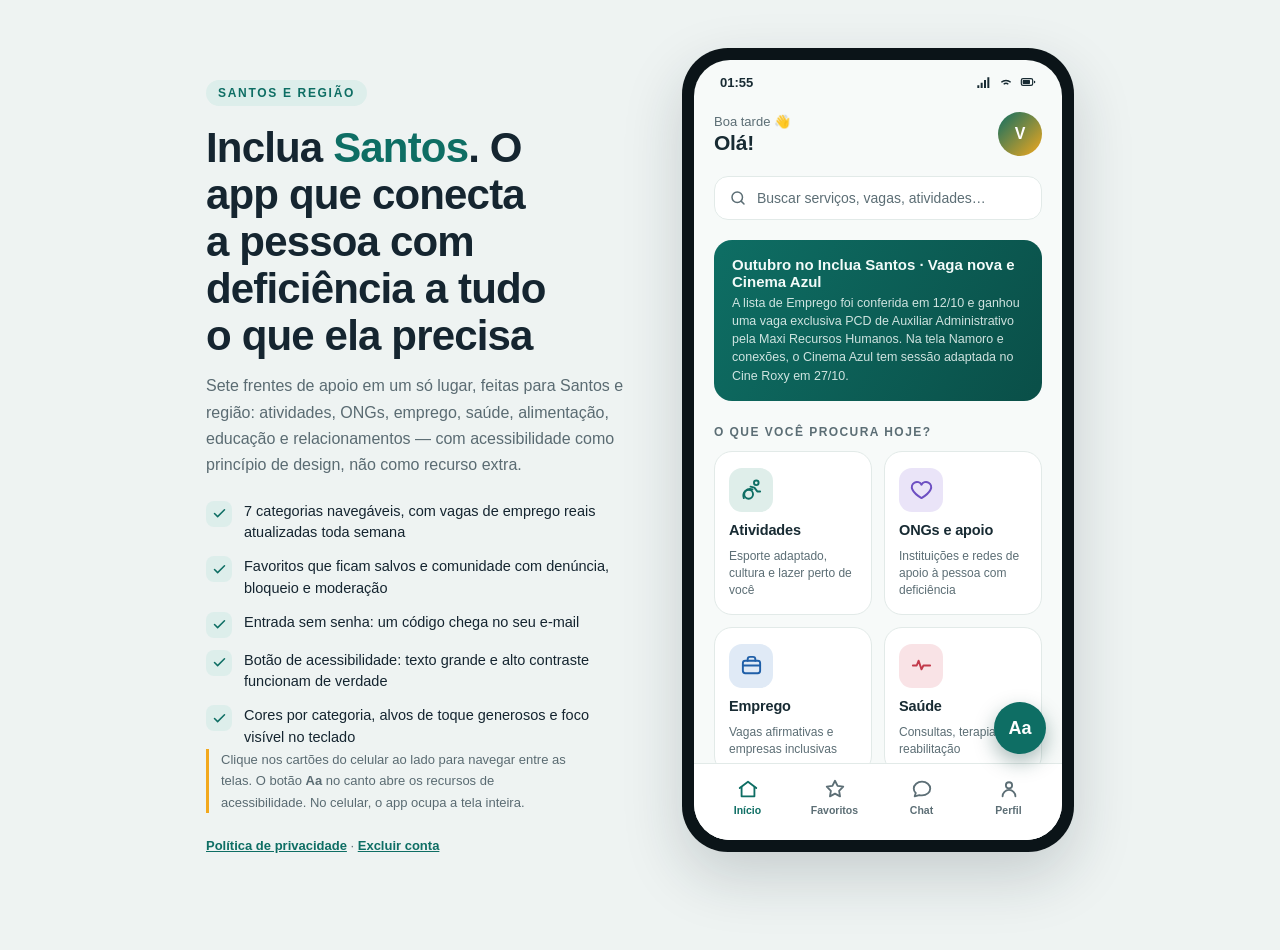
==== web/index.html @ 398074b0 "Versão web independente do Inclua Santos com Supabase - web/: o protótipo do artifact sem depender d" ====
<!doctype html>
<html lang="pt-BR">
<head>
<meta charset="utf-8">
<meta name="viewport" content="width=device-width, initial-scale=1, viewport-fit=cover">
<meta http-equiv="Content-Security-Policy" content="default-src 'self'; script-src 'self'; style-src 'self' 'unsafe-inline'; img-src 'self' data:; font-src 'self'; connect-src 'self' https://wfjssbmezfjyvngfvfmu.supabase.co wss://wfjssbmezfjyvngfvfmu.supabase.co; object-src 'none'; frame-src 'none'; base-uri 'self'; form-action 'self'">
<title>Inclua Santos</title>
<meta name="description" content="App gratuito que reúne atividades, ONGs, vagas de emprego, saúde, alimentação, cursos e conexões para pessoas com deficiência em Santos e região.">
<meta name="theme-color" content="#0E6E64">
<link rel="manifest" href="manifest.webmanifest">
<link rel="icon" href="icons/icon.svg" type="image/svg+xml">
<link rel="icon" href="icons/favicon-32.png" sizes="32x32" type="image/png">
<link rel="apple-touch-icon" href="icons/apple-touch-icon.png">
<link rel="stylesheet" href="css/app.css">
<script src="js/inicio.js"></script>
</head>
<body>
<div class="stage">
  <div class="intro">
    <span class="eyebrow">Santos e região</span>
    <h1>Inclua <em>Santos</em>. O app que conecta a pessoa com deficiência a tudo o que ela precisa</h1>
    <p>Sete frentes de apoio em um só lugar, feitas para Santos e região: atividades, ONGs, emprego, saúde, alimentação, educação e relacionamentos — com acessibilidade como princípio de design, não como recurso extra.</p>
    <ul class="feature-list">
      <li><span class="dot"><svg viewBox="0 0 24 24" fill="none" stroke="currentColor" stroke-width="2.4" stroke-linecap="round" stroke-linejoin="round"><path d="M20 6 9 17l-5-5"/></svg></span>7 categorias navegáveis, com vagas de emprego reais atualizadas toda semana</li>
      <li><span class="dot"><svg viewBox="0 0 24 24" fill="none" stroke="currentColor" stroke-width="2.4" stroke-linecap="round" stroke-linejoin="round"><path d="M20 6 9 17l-5-5"/></svg></span>Favoritos que ficam salvos e comunidade com denúncia, bloqueio e moderação</li>
      <li><span class="dot"><svg viewBox="0 0 24 24" fill="none" stroke="currentColor" stroke-width="2.4" stroke-linecap="round" stroke-linejoin="round"><path d="M20 6 9 17l-5-5"/></svg></span>Entrada sem senha: um código chega no seu e-mail</li>
      <li><span class="dot"><svg viewBox="0 0 24 24" fill="none" stroke="currentColor" stroke-width="2.4" stroke-linecap="round" stroke-linejoin="round"><path d="M20 6 9 17l-5-5"/></svg></span>Botão de acessibilidade: texto grande e alto contraste funcionam de verdade</li>
      <li><span class="dot"><svg viewBox="0 0 24 24" fill="none" stroke="currentColor" stroke-width="2.4" stroke-linecap="round" stroke-linejoin="round"><path d="M20 6 9 17l-5-5"/></svg></span>Cores por categoria, alvos de toque generosos e foco visível no teclado</li>
    </ul>
    <p class="hint">Clique nos cartões do celular ao lado para navegar entre as telas. O botão <strong>Aa</strong> no canto abre os recursos de acessibilidade. No celular, o app ocupa a tela inteira.</p>
    <p class="links-legais"><a href="privacidade.html">Política de privacidade</a> · <a href="excluir-conta.html">Excluir conta</a></p>
  </div>

  <div class="phone">
    <div class="screen-wrap" id="app">
      <div class="statusbar">
        <span id="hora-status">9:41</span>
        <span class="icons">
          <svg viewBox="0 0 24 24" fill="currentColor"><path d="M2 17h3v4H2zM7 13h3v8H7zM12 9h3v12h-3zM17 5h3v16h-3z"/></svg>
          <svg viewBox="0 0 24 24" fill="none" stroke="currentColor" stroke-width="2"><path d="M5 12.5C8.9 8.8 15.1 8.8 19 12.5M8.5 15.5c2-1.9 5-1.9 7 0M12 18.5h.01"/></svg>
          <svg viewBox="0 0 24 24" fill="currentColor"><rect x="2" y="7" width="17" height="10" rx="2.5" fill="none" stroke="currentColor" stroke-width="1.8"/><rect x="4" y="9" width="11" height="6" rx="1"/><path d="M21 10v4a2 2 0 0 0 0-4z"/></svg>
        </span>
      </div>

      <div class="screens">

        <!-- HOME -->
        <section class="screen active" id="scr-home" aria-label="Tela inicial">
          <div class="home-head">
            <div>
              <p class="hello">Boa tarde 👋</p>
              <p class="name" id="home-name">Olá!</p>
            </div>
            <button class="avatar" id="home-initial" aria-label="Abrir meu perfil" data-go="scr-perfil">V</button>
          </div>

          <div class="search" role="search">
            <svg viewBox="0 0 24 24" fill="none" stroke="currentColor" stroke-width="2" stroke-linecap="round"><circle cx="11" cy="11" r="7"/><path d="m20 20-3.5-3.5"/></svg>
            Buscar serviços, vagas, atividades…
          </div>

          <div class="banner">
            <strong>Outubro no Inclua Santos · Vaga nova e Cinema Azul</strong>
            <span>A lista de Emprego foi conferida em 12/10 e ganhou uma vaga exclusiva PCD de Auxiliar Administrativo pela Maxi Recursos Humanos. Na tela Namoro e conexões, o Cinema Azul tem sessão adaptada no Cine Roxy em 27/10.</span>
          </div>

          <p class="section-label">O que você procura hoje?</p>
          <div class="grid">
            <button class="cat" data-go="scr-ativ">
              <span class="ic" style="background:var(--c-ativ-bg); color:var(--c-ativ)">
                <svg viewBox="0 0 24 24" fill="none" stroke="currentColor" stroke-width="2" stroke-linecap="round" stroke-linejoin="round"><circle cx="17" cy="5" r="2.4"/><path d="M4 21a7 7 0 0 1 9-9"/><circle cx="9" cy="17" r="4.6"/><path d="M11 9l4 1 3 4h3"/></svg>
              </span>
              <h3>Atividades</h3>
              <p>Esporte adaptado, cultura e lazer perto de você</p>
            </button>
            <button class="cat" data-go="scr-ong">
              <span class="ic" style="background:var(--c-ong-bg); color:var(--c-ong)">
                <svg viewBox="0 0 24 24" fill="none" stroke="currentColor" stroke-width="2" stroke-linecap="round" stroke-linejoin="round"><path d="M12 21s-7.5-4.6-9.5-9A5.2 5.2 0 0 1 12 7a5.2 5.2 0 0 1 9.5 5c-2 4.4-9.5 9-9.5 9z"/></svg>
              </span>
              <h3>ONGs e apoio</h3>
              <p>Instituições e redes de apoio à pessoa com deficiência</p>
            </button>
            <button class="cat" data-go="scr-emp">
              <span class="ic" style="background:var(--c-emp-bg); color:var(--c-emp)">
                <svg viewBox="0 0 24 24" fill="none" stroke="currentColor" stroke-width="2" stroke-linecap="round" stroke-linejoin="round"><rect x="3" y="7" width="18" height="13" rx="2.5"/><path d="M8 7V5.5A2.5 2.5 0 0 1 10.5 3h3A2.5 2.5 0 0 1 16 5.5V7M3 12h18"/></svg>
              </span>
              <h3>Emprego</h3>
              <p>Vagas afirmativas e empresas inclusivas</p>
            </button>
            <button class="cat" data-go="scr-sau">
              <span class="ic" style="background:var(--c-sau-bg); color:var(--c-sau)">
                <svg viewBox="0 0 24 24" fill="none" stroke="currentColor" stroke-width="2" stroke-linecap="round" stroke-linejoin="round"><path d="M3 12h4l2-5 3 9 2-4h7"/></svg>
              </span>
              <h3>Saúde</h3>
              <p>Consultas, terapias e reabilitação</p>
            </button>
            <button class="cat" data-go="scr-ali">
              <span class="ic" style="background:var(--c-ali-bg); color:var(--c-ali)">
                <svg viewBox="0 0 24 24" fill="none" stroke="currentColor" stroke-width="2" stroke-linecap="round" stroke-linejoin="round"><path d="M12 20c-5 0-8-3-8-8 0-3 2-6 5-6 2 0 3 1 3 1s1-1 3-1c3 0 5 3 5 6 0 5-3 8-8 8z"/><path d="M12 7c0-2 1-3.5 3-4"/></svg>
              </span>
              <h3>Alimentação</h3>
              <p>Nutrição, restaurantes acessíveis e cestas</p>
            </button>
            <button class="cat" data-go="scr-edu">
              <span class="ic" style="background:var(--c-edu-bg); color:var(--c-edu)">
                <svg viewBox="0 0 24 24" fill="none" stroke="currentColor" stroke-width="2" stroke-linecap="round" stroke-linejoin="round"><path d="m12 4 10 5-10 5L2 9l10-5z"/><path d="M6 11.5V16c0 1.5 2.7 3 6 3s6-1.5 6-3v-4.5"/><path d="M22 9v5"/></svg>
              </span>
              <h3>Faculdades e cursos</h3>
              <p>Formação com acessibilidade e cotas</p>
            </button>
            <button class="cat wide" data-go="scr-nam">
              <span class="ic" style="background:var(--c-nam-bg); color:var(--c-nam)">
                <svg viewBox="0 0 24 24" fill="none" stroke="currentColor" stroke-width="2" stroke-linecap="round" stroke-linejoin="round"><path d="M12 21s-7.5-4.6-9.5-9A5.2 5.2 0 0 1 12 7a5.2 5.2 0 0 1 9.5 5c-2 4.4-9.5 9-9.5 9z"/><path d="m9 12 2 2 4-4"/></svg>
              </span>
              <span class="txt">
                <h3>Namoro e conexões</h3>
                <p>Um espaço seguro e respeitoso para conhecer pessoas</p>
              </span>
              <span class="chev"><svg viewBox="0 0 24 24" fill="none" stroke="currentColor" stroke-width="2.2" stroke-linecap="round" stroke-linejoin="round"><path d="m9 6 6 6-6 6"/></svg></span>
            </button>
          </div>
        </section>

        <!-- ATIVIDADES -->
        <section class="screen" id="scr-ativ" aria-label="Atividades">
          <header class="detail-head" style="background:linear-gradient(130deg,var(--c-ativ),#0A544C)">
            <div class="toprow">
              <button class="back" data-go="scr-home" aria-label="Voltar">
                <svg viewBox="0 0 24 24" fill="none" stroke="currentColor" stroke-width="2.4" stroke-linecap="round" stroke-linejoin="round"><path d="M15 6l-6 6 6 6"/></svg>
              </button>
              <h2>Atividades</h2>
            </div>
            <p>Esporte, cultura e lazer adaptados em Santos, com local acessível confirmado.</p>
            <div class="chips"><span class="chip">Praia</span><span class="chip">Gratuitas</span><span class="chip">Esporte</span><span class="chip">Cultura</span></div>
          </header>

          <p class="section-label">Atividades disponíveis</p>
          <div class="grid">
            <a data-fav data-fav-id="ativ-surf-prefeitura" class="cat" href="https://www.santos.sp.gov.br/?q=portal/escola-de-surfe-adaptado" target="_blank" rel="noopener">
              <span class="ic" style="background:var(--c-ativ-bg); color:var(--c-ativ)">
                <svg viewBox="0 0 24 24" fill="none" stroke="currentColor" stroke-width="2" stroke-linecap="round" stroke-linejoin="round"><path d="M20 4C12 6 6.5 11.5 4 20 12 18 17.5 12.5 20 4z"/><path d="m8 16 8-8"/></svg>
              </span>
              <h3>Surf Adaptado · Prefeitura de Santos</h3>
              <p>Aulas gratuitas na praia com equipe de apoio e pranchas adaptadas</p>
            </a>
            <a data-fav data-fav-id="ativ-surf-unifesp" class="cat" href="https://unifesp.br/campus/san7/todos-informes/3560-projeto-surfe-adaptado-esta-selecionando-bolsistas" target="_blank" rel="noopener">
              <span class="ic" style="background:var(--c-ativ-bg); color:var(--c-ativ)">
                <svg viewBox="0 0 24 24" fill="none" stroke="currentColor" stroke-width="2" stroke-linecap="round" stroke-linejoin="round"><path d="M2 17c2-2.5 4-2.5 6 0s4 2.5 6 0 4-2.5 6 0"/><path d="M13 12c3.5-1 6-3.5 7-8-4.5 1-7 3.5-8 7"/><path d="m9 15 4-4"/></svg>
              </span>
              <h3>Surf Adaptado · Unifesp</h3>
              <p>Projeto de extensão universitária com acompanhamento de profissionais</p>
            </a>
            <a data-fav data-fav-id="ativ-teatro-tamtam" class="cat" href="https://tamtam.art.br/radio-tamtam/" target="_blank" rel="noopener">
              <span class="ic" style="background:var(--c-ativ-bg); color:var(--c-ativ)">
                <svg viewBox="0 0 24 24" fill="none" stroke="currentColor" stroke-width="2" stroke-linecap="round" stroke-linejoin="round"><path d="M4 4h9v7.5A4.5 4.5 0 0 1 8.5 16 4.5 4.5 0 0 1 4 11.5V4z"/><path d="M11 8h9v7.5A4.5 4.5 0 0 1 15.5 20 4.5 4.5 0 0 1 11 15.5V8z" fill="var(--app-bg)"/><path d="M13.8 12h.01M17.8 12h.01M14.5 16.5c.8.7 2.2.7 3 0"/><path d="M6.2 7.5h.01M10.2 7.5h.01"/></svg>
              </span>
              <h3>Teatro TamTam</h3>
              <p>Oficinas e montagens teatrais inclusivas abertas à comunidade</p>
            </a>
            <a data-fav data-fav-id="ativ-musica-tamtam" class="cat" href="https://tamtam.art.br/radio-tamtam/" target="_blank" rel="noopener">
              <span class="ic" style="background:var(--c-ativ-bg); color:var(--c-ativ)">
                <svg viewBox="0 0 24 24" fill="none" stroke="currentColor" stroke-width="2" stroke-linecap="round" stroke-linejoin="round"><circle cx="7" cy="16" r="3.6"/><circle cx="17" cy="16" r="3.6"/><path d="M7 12.4V5l10-1.6V12"/></svg>
              </span>
              <h3>Musicalização TamTam</h3>
              <p>Aulas de música e percussão com instrumentos adaptados</p>
            </a>
          </div>
        </section>

        <!-- ONG -->
        <section class="screen" id="scr-ong" aria-label="ONGs e apoio">
          <header class="detail-head" style="background:linear-gradient(130deg,var(--c-ong),#4B3391)">
            <div class="toprow">
              <button class="back" data-go="scr-home" aria-label="Voltar">
                <svg viewBox="0 0 24 24" fill="none" stroke="currentColor" stroke-width="2.4" stroke-linecap="round" stroke-linejoin="round"><path d="M15 6l-6 6 6 6"/></svg>
              </button>
              <h2>ONGs e apoio</h2>
            </div>
            <p>Instituições e redes de apoio à pessoa com deficiência na sua região.</p>
            <div class="chips"><span class="chip">Santos e região</span><span class="chip">Acolhimento</span><span class="chip">Voluntariado</span><span class="chip">Doações</span></div>
          </header>

          <p class="section-label">Instituições</p>
          <div class="grid">
            <a data-fav data-fav-id="ong-tamtam" class="cat" href="https://tamtam.art.br/radio-tamtam/" target="_blank" rel="noopener">
              <span class="ic" style="background:var(--c-ong-bg); color:var(--c-ong)">
                <svg viewBox="0 0 24 24" fill="none" stroke="currentColor" stroke-width="2" stroke-linecap="round" stroke-linejoin="round"><circle cx="7" cy="16" r="3.6"/><circle cx="17" cy="16" r="3.6"/><path d="M7 12.4V5l10-1.6V12"/></svg>
              </span>
              <h3>TamTam</h3>
              <p>Arte, música e cultura como caminho de inclusão</p>
            </a>
            <a data-fav data-fav-id="ong-instituto-autismo" class="cat" href="https://institutoautismobrasil.com.br/" target="_blank" rel="noopener">
              <span class="ic" style="background:var(--c-ong-bg); color:var(--c-ong)">
                <svg viewBox="0 0 24 24" fill="none" stroke="currentColor" stroke-width="2" stroke-linecap="round" stroke-linejoin="round"><path d="M12 12c-2-3-4.5-4.5-6.5-3.2s-2 5.1 0 6.4S10 15 12 12zm0 0c2 3 4.5 4.5 6.5 3.2s2-5.1 0-6.4S14 9 12 12z"/></svg>
              </span>
              <h3>Instituto Autismo do Brasil</h3>
              <p>Apoio, orientação e terapias para pessoas autistas e famílias</p>
            </a>
            <a data-fav data-fav-id="ong-lar-mocas-cegas" class="cat" href="https://www.lmc.org.br/" target="_blank" rel="noopener">
              <span class="ic" style="background:var(--c-ong-bg); color:var(--c-ong)">
                <svg viewBox="0 0 24 24" fill="none" stroke="currentColor" stroke-width="2" stroke-linecap="round" stroke-linejoin="round"><path d="M2 12s3.5-6 10-6 10 6 10 6-3.5 6-10 6-10-6-10-6z"/><circle cx="12" cy="12" r="2.6"/></svg>
              </span>
              <h3>Lar das Moças Cegas</h3>
              <p>Reabilitação e autonomia para pessoas com deficiência visual</p>
            </a>
            <a data-fav data-fav-id="ong-apae-santos" class="cat" href="https://www.apaesantos.org.br/" target="_blank" rel="noopener">
              <span class="ic" style="background:var(--c-ong-bg); color:var(--c-ong)">
                <svg viewBox="0 0 24 24" fill="none" stroke="currentColor" stroke-width="2" stroke-linecap="round" stroke-linejoin="round"><circle cx="12" cy="12" r="2.4"/><path d="M12 9.6C10.8 7.5 11 4.5 12 3c1 1.5 1.2 4.5 0 6.6zM14.1 10.8c1.4-2 4.1-3.2 5.9-3.1-.6 1.7-2.9 3.7-5.3 4zM14.1 13.2c2.4.3 4.7 2.3 5.3 4-1.8.1-4.5-1.1-5.9-3.1zM12 14.4c1.2 2.1 1 5.1 0 6.6-1-1.5-1.2-4.5 0-6.6zM9.9 13.2c-1.4 2-4.1 3.2-5.9 3.1.6-1.7 2.9-3.7 5.3-4zM9.9 10.8c-2.4-.3-4.7-2.3-5.3-4 1.8-.1 4.5 1.1 5.9 3.1z"/></svg>
              </span>
              <h3>Apae Santos</h3>
              <p>Atendimento à pessoa com deficiência intelectual e múltipla</p>
            </a>
          </div>

          <p class="section-label">Como ajudar</p>
          <div class="items" style="margin-top:0">
            <button class="item" type="button" data-go="scr-ajudar">
              <span class="ic" style="background:var(--c-ong-bg); color:var(--c-ong)"><svg viewBox="0 0 24 24" fill="none" stroke="currentColor" stroke-width="2" stroke-linecap="round" stroke-linejoin="round"><path d="M12 21s-7.5-4.6-9.5-9A5.2 5.2 0 0 1 12 7a5.2 5.2 0 0 1 9.5 5c-2 4.4-9.5 9-9.5 9z"/></svg></span>
              <span>
                <h4>Seja voluntário ou doe</h4>
                <p>As quatro instituições recebem voluntários e doações — escolha uma e saiba como participar</p>
                <span class="tag" style="background:var(--c-ong-bg); color:var(--c-ong)">Participe</span>
              </span>
            </button>
          </div>
        </section>

        <!-- SEJA VOLUNTÁRIO OU DOE -->
        <section class="screen" id="scr-ajudar" aria-label="Seja voluntário ou doe">
          <header class="detail-head" style="background:linear-gradient(130deg,var(--c-ong),#4B3391)">
            <div class="toprow">
              <button class="back" type="button" data-go="scr-ong" aria-label="Voltar">
                <svg viewBox="0 0 24 24" fill="none" stroke="currentColor" stroke-width="2.4" stroke-linecap="round" stroke-linejoin="round"><path d="M15 6l-6 6 6 6"/></svg>
              </button>
              <h2>Seja voluntário ou doe</h2>
            </div>
            <p>Escolha uma instituição e como quer ajudar. Doações vão direto para a instituição.</p>
            <div class="chips"><span class="chip">Doação no canal oficial</span><span class="chip">Inscrição em 1 minuto</span></div>
          </header>

          <p class="section-label" id="ong-rotulo">1. Escolha a instituição</p>
          <div class="ong-opcoes" role="radiogroup" aria-labelledby="ong-rotulo">
            <label class="ong-opcao"><input type="radio" name="ong" value="tamtam"> TamTam</label>
            <label class="ong-opcao"><input type="radio" name="ong" value="autismo"> Instituto Autismo do Brasil</label>
            <label class="ong-opcao"><input type="radio" name="ong" value="lmc"> Lar das Moças Cegas</label>
            <label class="ong-opcao"><input type="radio" name="ong" value="apae"> Apae Santos</label>
          </div>

          <p class="section-label">2. Como você quer ajudar?</p>
          <div class="tabs" role="tablist" aria-label="Forma de ajudar" style="margin-top:0">
            <button class="tab" type="button" role="tab" id="tab-doar" aria-selected="true" aria-controls="panel-doar">
              <svg viewBox="0 0 24 24" fill="none" stroke="currentColor" stroke-width="2" stroke-linecap="round" stroke-linejoin="round" aria-hidden="true"><path d="M12 21s-7.5-4.6-9.5-9A5.2 5.2 0 0 1 12 7a5.2 5.2 0 0 1 9.5 5c-2 4.4-9.5 9-9.5 9z"/></svg>
              Doar
            </button>
            <button class="tab" type="button" role="tab" id="tab-vol" aria-selected="false" aria-controls="panel-vol">
              <svg viewBox="0 0 24 24" fill="none" stroke="currentColor" stroke-width="2" stroke-linecap="round" stroke-linejoin="round" aria-hidden="true"><path d="M8 11V6.5a1.5 1.5 0 0 1 3 0V11M11 10V4.5a1.5 1.5 0 0 1 3 0V10M14 10V5.5a1.5 1.5 0 0 1 3 0V12"/><path d="M17 9.5a1.5 1.5 0 0 1 3 0V14a7 7 0 0 1-7 7h-1a6 6 0 0 1-5-2.7l-2.4-3.7a1.6 1.6 0 0 1 2.6-1.9L8 14"/></svg>
              Ser voluntário
            </button>
          </div>

          <div class="ajudar-painel" id="panel-doar" role="tabpanel" aria-labelledby="tab-doar">
            <p class="hint-sm" id="doar-escolha">Escolha uma instituição acima para ver como doar.</p>
            <div class="items" style="margin-top:0" data-doar="tamtam" hidden>
              <a class="item" href="https://tamtam.art.br/" target="_blank" rel="noopener">
                <span class="ic" style="background:var(--c-ong-bg); color:var(--c-ong)"><svg viewBox="0 0 24 24" fill="none" stroke="currentColor" stroke-width="2" stroke-linecap="round" stroke-linejoin="round"><circle cx="12" cy="12" r="9"/><path d="M3 12h18M12 3c2.5 2.6 3.8 5.6 3.8 9s-1.3 6.4-3.8 9c-2.5-2.6-3.8-5.6-3.8-9S9.5 5.6 12 3z"/></svg></span>
                <span><h4>Apoie pelo site oficial do TamTam</h4><p>Veja no site do Projeto TamTam como doar ou apoiar a associação · Fonte: tamtam.art.br</p></span>
                <span class="ext" aria-hidden="true"><svg viewBox="0 0 24 24" fill="none" stroke="currentColor" stroke-width="2" stroke-linecap="round" stroke-linejoin="round"><path d="M14 4h6v6M20 4l-9 9"/><path d="M19 13v6a2 2 0 0 1-2 2H6a2 2 0 0 1-2-2V8a2 2 0 0 1 2-2h6"/></svg></span>
              </a>
              <a class="item" href="https://tamtam.art.br/transparencia/" target="_blank" rel="noopener">
                <span class="ic" style="background:var(--c-ong-bg); color:var(--c-ong)"><svg viewBox="0 0 24 24" fill="none" stroke="currentColor" stroke-width="2" stroke-linecap="round" stroke-linejoin="round"><path d="M6 3h8l4 4v14H6z"/><path d="M14 3v4h4M9 12h6M9 16h6"/></svg></span>
                <span><h4>Prestação de contas</h4><p>A página de transparência mostra os projetos e as verbas da associação · Fonte: tamtam.art.br</p></span>
                <span class="ext" aria-hidden="true"><svg viewBox="0 0 24 24" fill="none" stroke="currentColor" stroke-width="2" stroke-linecap="round" stroke-linejoin="round"><path d="M14 4h6v6M20 4l-9 9"/><path d="M19 13v6a2 2 0 0 1-2 2H6a2 2 0 0 1-2-2V8a2 2 0 0 1 2-2h6"/></svg></span>
              </a>
            </div>
            <div class="items" style="margin-top:0" data-doar="autismo" hidden>
              <a class="item" href="https://institutoautismobrasil.com.br/" target="_blank" rel="noopener">
                <span class="ic" style="background:var(--c-ong-bg); color:var(--c-ong)"><svg viewBox="0 0 24 24" fill="none" stroke="currentColor" stroke-width="2" stroke-linecap="round" stroke-linejoin="round"><circle cx="12" cy="12" r="9"/><path d="M3 12h18M12 3c2.5 2.6 3.8 5.6 3.8 9s-1.3 6.4-3.8 9c-2.5-2.6-3.8-5.6-3.8-9S9.5 5.6 12 3z"/></svg></span>
                <span><h4>Doar pelo site oficial</h4><p>O site do instituto tem uma opção de doação e de apoio de empresas · Fonte: institutoautismobrasil.com.br</p></span>
                <span class="ext" aria-hidden="true"><svg viewBox="0 0 24 24" fill="none" stroke="currentColor" stroke-width="2" stroke-linecap="round" stroke-linejoin="round"><path d="M14 4h6v6M20 4l-9 9"/><path d="M19 13v6a2 2 0 0 1-2 2H6a2 2 0 0 1-2-2V8a2 2 0 0 1 2-2h6"/></svg></span>
              </a>
            </div>
            <div class="items" style="margin-top:0" data-doar="lmc" hidden>
              <a class="item" href="https://www.lmc.org.br/" target="_blank" rel="noopener">
                <span class="ic" style="background:var(--c-ong-bg); color:var(--c-ong)"><svg viewBox="0 0 24 24" fill="none" stroke="currentColor" stroke-width="2" stroke-linecap="round" stroke-linejoin="round"><rect x="3" y="3" width="7" height="7" rx="1"/><rect x="14" y="3" width="7" height="7" rx="1"/><rect x="3" y="14" width="7" height="7" rx="1"/><path d="M14 14h3v3h-3zM20 14v.01M14 20h.01M17 20h4v-3"/></svg></span>
                <span><h4>PIX pelo site oficial do Lar</h4><p>No site, abra a aba "Quero doar" e leia o QR Code com o app do seu banco · Fonte: BoqNews</p></span>
                <span class="ext" aria-hidden="true"><svg viewBox="0 0 24 24" fill="none" stroke="currentColor" stroke-width="2" stroke-linecap="round" stroke-linejoin="round"><path d="M14 4h6v6M20 4l-9 9"/><path d="M19 13v6a2 2 0 0 1-2 2H6a2 2 0 0 1-2-2V8a2 2 0 0 1 2-2h6"/></svg></span>
              </a>
              <a class="item" href="tel:+551332262760">
                <span class="ic" style="background:var(--c-ong-bg); color:var(--c-ong)"><svg viewBox="0 0 24 24" fill="none" stroke="currentColor" stroke-width="2" stroke-linecap="round" stroke-linejoin="round"><path d="M3 7.5 12 3l9 4.5v9L12 21l-9-4.5z"/><path d="M3 7.5 12 12l9-4.5M12 12v9"/></svg></span>
                <span><h4>Doe objetos para o Bazar do Lar</h4><p>Itens em bom estado: Rua Carvalho de Mendonça, 233, Vila Mathias, de segunda a sexta, das 8h30 às 17h30. Para agendar a retirada, ligue (13) 3226-2760 · Fonte: imprensa de Santos</p></span>
              </a>
            </div>
            <div class="items" style="margin-top:0" data-doar="apae" hidden>
              <a class="item" href="https://www.apaesantos.org.br/" target="_blank" rel="noopener">
                <span class="ic" style="background:var(--c-ong-bg); color:var(--c-ong)"><svg viewBox="0 0 24 24" fill="none" stroke="currentColor" stroke-width="2" stroke-linecap="round" stroke-linejoin="round"><circle cx="12" cy="12" r="9"/><path d="M3 12h18M12 3c2.5 2.6 3.8 5.6 3.8 9s-1.3 6.4-3.8 9c-2.5-2.6-3.8-5.6-3.8-9S9.5 5.6 12 3z"/></svg></span>
                <span><h4>Como doar: site oficial da Apae Santos</h4><p>Veja no site como doar, ou pergunte pelo e-mail apae@apaesantos.org.br · Fonte: apaesantos.org.br</p></span>
                <span class="ext" aria-hidden="true"><svg viewBox="0 0 24 24" fill="none" stroke="currentColor" stroke-width="2" stroke-linecap="round" stroke-linejoin="round"><path d="M14 4h6v6M20 4l-9 9"/><path d="M19 13v6a2 2 0 0 1-2 2H6a2 2 0 0 1-2-2V8a2 2 0 0 1 2-2h6"/></svg></span>
              </a>
            </div>
            <div class="items" style="margin-top:0" id="doar-stripe" hidden></div>
            <p class="hint-sm" id="doar-sem-stripe" hidden>Cartão de crédito pelo app: o botão aparece aqui quando a instituição enviar o link de pagamento dela (Stripe).</p>
            <p class="notice">O dinheiro vai direto para a instituição. O Inclua Santos não recebe doações nem vê dados do seu cartão. Desconfie de chave PIX enviada por mensagem: use só a do site oficial.</p>
            <p class="hint-sm">Formas de doar conferidas em 18/10/2026 em fontes públicas. Confirme no site da instituição antes de doar.</p>
          </div>

          <div class="ajudar-painel" id="panel-vol" role="tabpanel" aria-labelledby="tab-vol" hidden>
            <p class="hint-sm" id="vol-escolha">Escolha uma instituição acima para se inscrever.</p>
            <p class="notice" id="vol-indisponivel" hidden>Para se inscrever, <button class="btn-inline" type="button" data-entrar="voluntario">entre com seu e-mail</button>. Assim a equipe do app guarda sua inscrição e você acompanha o andamento aqui.</p>
            <form class="vol-form" id="vol-form" novalidate hidden>
              <p class="notice" data-vol-nota="lmc" hidden>No Lar das Moças Cegas, o voluntariado começa com uma visita monitorada, às quintas, às 15h, e uma conversa com o Serviço Social. Há vagas em esportes, música, dança, artesanato, leitura, eventos e bazar · Fonte: Juicy Santos</p>
              <div class="field">
                <label for="vol-nome">Seu nome</label>
                <input id="vol-nome" type="text" maxlength="60" autocomplete="name" required>
              </div>
              <div class="field">
                <label for="vol-contato">Como a instituição fala com você?</label>
                <input id="vol-contato" type="text" maxlength="80" autocomplete="tel" placeholder="WhatsApp, telefone ou e-mail" required>
              </div>
              <div class="field" role="group" aria-labelledby="vol-quando-rotulo">
                <p class="rotulo" id="vol-quando-rotulo">Quando você pode ajudar?</p>
                <div class="opcoes-check" id="vol-quando">
                  <label class="check-chip"><input type="checkbox" value="semana-manha"> Dias de semana, de manhã</label>
                  <label class="check-chip"><input type="checkbox" value="semana-tarde"> Dias de semana, à tarde</label>
                  <label class="check-chip"><input type="checkbox" value="semana-noite"> Dias de semana, à noite</label>
                  <label class="check-chip"><input type="checkbox" value="fim-de-semana"> Fins de semana</label>
                </div>
              </div>
              <div class="field" role="group" aria-labelledby="vol-como-rotulo">
                <p class="rotulo" id="vol-como-rotulo">Como você quer ajudar?</p>
                <div class="opcoes-check" id="vol-como">
                  <label class="check-chip"><input type="checkbox" value="atividades"> Atividades com as pessoas atendidas</label>
                  <label class="check-chip"><input type="checkbox" value="eventos"> Eventos e bazar</label>
                  <label class="check-chip"><input type="checkbox" value="divulgacao"> Divulgação e redes sociais</label>
                  <label class="check-chip"><input type="checkbox" value="administrativo"> Apoio administrativo</label>
                  <label class="check-chip"><input type="checkbox" value="outra"> Outra forma</label>
                </div>
              </div>
              <div class="field">
                <label for="vol-acess">Precisa de algum recurso de acessibilidade? (opcional)</label>
                <input id="vol-acess" type="text" maxlength="160" placeholder="Ex.: intérprete de Libras, local sem escada">
              </div>
              <div class="field">
                <label for="vol-msg">Quer contar mais alguma coisa? (opcional)</label>
                <textarea id="vol-msg" rows="3" maxlength="400"></textarea>
              </div>
              <p class="hint-sm">Ao enviar, seu nome, seu contato e suas respostas ficam com a equipe do Inclua Santos e vão para <strong id="vol-ong-nome">a instituição escolhida</strong>. Você apaga tudo em Perfil &gt; Apagar meus dados.</p>
              <p class="vol-erro" id="vol-erro" role="alert" hidden></p>
              <button class="fav-cta" type="submit" id="vol-enviar" style="margin-top:0; background:#5B3FB0; box-shadow:0 8px 20px rgba(75,51,145,.25)">Enviar inscrição</button>
            </form>
            <div class="sucesso" id="vol-ok" tabindex="-1" hidden>
              <svg viewBox="0 0 24 24" fill="none" stroke="currentColor" stroke-width="2" stroke-linecap="round" stroke-linejoin="round" aria-hidden="true"><circle cx="12" cy="12" r="10"/><path d="m7.5 12.5 3 3 6-6.5"/></svg>
              <h3>Inscrição enviada!</h3>
              <p id="vol-ok-texto"></p>
              <button class="btn-line sec" type="button" id="vol-nova">Fazer outra inscrição</button>
            </div>
            <div id="vol-minhas-bloco" hidden>
              <p class="section-label">Suas inscrições</p>
              <div class="items" style="margin-top:0" id="vol-minhas"></div>
            </div>
          </div>
        </section>

        <!-- EMPREGO -->
        <section class="screen" id="scr-emp" aria-label="Emprego">
          <header class="detail-head" style="background:linear-gradient(130deg,var(--c-emp),#154478)">
            <div class="toprow">
              <button class="back" data-go="scr-home" aria-label="Voltar">
                <svg viewBox="0 0 24 24" fill="none" stroke="currentColor" stroke-width="2.4" stroke-linecap="round" stroke-linejoin="round"><path d="M15 6l-6 6 6 6"/></svg>
              </button>
              <h2>Emprego</h2>
            </div>
            <p>Vagas para PCD em Santos-SP, reunidas dos principais sites de emprego.</p>
            <div class="chips"><span class="chip">Exclusivas PCD</span><span class="chip">Santos-SP</span><span class="chip">Revisado toda semana</span></div>
          </header>

          <p class="section-label">Vagas abertas · Santos-SP</p>
          <!-- ATUALIZACAO SEMANAL: troque apenas os links de vaga (elementos a.item) daqui de
               baixo, mantendo o mesmo padrao interno (span.ic + span com h4/p/span.tag + span.ext).
               Nao acrescente wrappers nem atributos novos: a estrela de favoritar e injetada em
               tempo de execucao pelo js/app.js, que reconhece "#lista-vagas a.item"
               por conta propria. -->
          <div class="items" style="margin-top:0" id="lista-vagas">
            <a class="item" href="https://www.bne.com.br/vaga-de-emprego-na-area-administrativo-em-santos-sp/auxiliar-administrativo/6090955" target="_blank" rel="noopener">
              <span class="ic" style="background:var(--c-emp-bg); color:var(--c-emp)"><svg viewBox="0 0 24 24" fill="none" stroke="currentColor" stroke-width="2" stroke-linecap="round" stroke-linejoin="round"><rect x="4" y="4" width="16" height="16" rx="2"/><path d="M9 9h6M9 13h6M9 17h3"/></svg></span>
              <span>
                <h4>Auxiliar Administrativo (Exclusiva PCD) · Maxi Recursos Humanos</h4>
                <p>Presencial · Santos-SP · Contrato efetivo · Salário a combinar · organização e arquivo de documentos, apoio administrativo e contas a pagar · Fonte: BNE</p>
                <span class="tag" style="background:var(--c-emp-bg); color:var(--c-emp)">Exclusiva PCD</span>
              </span>
              <span class="ext" aria-hidden="true"><svg viewBox="0 0 24 24" fill="none" stroke="currentColor" stroke-width="2" stroke-linecap="round" stroke-linejoin="round"><path d="M14 4h6v6M20 4l-9 9"/><path d="M19 13v6a2 2 0 0 1-2 2H6a2 2 0 0 1-2-2V8a2 2 0 0 1 2-2h6"/></svg></span>
            </a>
            <a class="item" href="https://br.linkedin.com/jobs/view/auxiliar-administrativo-santos-at-della-volpe-transportes-4366071344" target="_blank" rel="noopener">
              <span class="ic" style="background:var(--c-emp-bg); color:var(--c-emp)"><svg viewBox="0 0 24 24" fill="none" stroke="currentColor" stroke-width="2" stroke-linecap="round" stroke-linejoin="round"><path d="M12 2 2 7l10 5 10-5-10-5z"/><path d="M2 17l10 5 10-5"/><path d="M2 12l10 5 10-5"/></svg></span>
              <span>
                <h4>Auxiliar Administrativo (Exclusiva PCD) · Della Volpe Transportes</h4>
                <p>Presencial · Santos-SP · VT, VA, cesta básica, assistência médica (90% empresa), PLR, parceria Sest Senat · Fonte: LinkedIn</p>
                <span class="tag" style="background:var(--c-emp-bg); color:var(--c-emp)">Exclusiva PCD</span>
              </span>
              <span class="ext" aria-hidden="true"><svg viewBox="0 0 24 24" fill="none" stroke="currentColor" stroke-width="2" stroke-linecap="round" stroke-linejoin="round"><path d="M14 4h6v6M20 4l-9 9"/><path d="M19 13v6a2 2 0 0 1-2 2H6a2 2 0 0 1-2-2V8a2 2 0 0 1 2-2h6"/></svg></span>
            </a>
            <a class="item" href="https://esrh.selecty.com.br/vaga/1287/vaga-para-auxiliar-administrativo-rh-pcd-em-santos-sp" target="_blank" rel="noopener">
              <span class="ic" style="background:var(--c-emp-bg); color:var(--c-emp)"><svg viewBox="0 0 24 24" fill="none" stroke="currentColor" stroke-width="2" stroke-linecap="round" stroke-linejoin="round"><path d="M3 7l9-4 9 4-9 4-9-4z"/><path d="M3 7v10l9 4 9-4V7"/><path d="M12 11v10"/></svg></span>
              <span>
                <h4>Auxiliar Administrativo RH (PCD) · Selecty</h4>
                <p>Presencial · Santos-SP · recepção, controle de chaves e apoio administrativo · VR, VA, VT, Gympass · Fonte: Selecty</p>
                <span class="tag" style="background:var(--c-emp-bg); color:var(--c-emp)">Exclusiva PCD</span>
              </span>
              <span class="ext" aria-hidden="true"><svg viewBox="0 0 24 24" fill="none" stroke="currentColor" stroke-width="2" stroke-linecap="round" stroke-linejoin="round"><path d="M14 4h6v6M20 4l-9 9"/><path d="M19 13v6a2 2 0 0 1-2 2H6a2 2 0 0 1-2-2V8a2 2 0 0 1 2-2h6"/></svg></span>
            </a>
            <a class="item" href="https://www.infojobs.com.br/vaga-de-assistente-logistica-pcd-pessoa-deficiencia-santossp-em-sao-paulo__10040420.aspx" target="_blank" rel="noopener">
              <span class="ic" style="background:var(--c-emp-bg); color:var(--c-emp)"><svg viewBox="0 0 24 24" fill="none" stroke="currentColor" stroke-width="2" stroke-linecap="round" stroke-linejoin="round"><path d="M12 2 2 7l10 5 10-5-10-5z"/><path d="M2 17l10 5 10-5"/><path d="M2 12l10 5 10-5"/></svg></span>
              <span>
                <h4>Assistente de Logística (PCD) · Manpower</h4>
                <p>Presencial · Santos-SP · Salário R$ 2.500,00 · Assistência médica e odontológica, VT, VR, auxílio-creche · Fonte: Infojobs</p>
                <span class="tag" style="background:var(--c-emp-bg); color:var(--c-emp)">Exclusiva PCD</span>
              </span>
              <span class="ext" aria-hidden="true"><svg viewBox="0 0 24 24" fill="none" stroke="currentColor" stroke-width="2" stroke-linecap="round" stroke-linejoin="round"><path d="M14 4h6v6M20 4l-9 9"/><path d="M19 13v6a2 2 0 0 1-2 2H6a2 2 0 0 1-2-2V8a2 2 0 0 1 2-2h6"/></svg></span>
            </a>
            <a class="item" href="https://www.catho.com.br/vagas/auxiliar-de-laboratorio-pcd-santos-sp/30686255/" target="_blank" rel="noopener">
              <span class="ic" style="background:var(--c-emp-bg); color:var(--c-emp)"><svg viewBox="0 0 24 24" fill="none" stroke="currentColor" stroke-width="2" stroke-linecap="round" stroke-linejoin="round"><rect x="4" y="4" width="16" height="16" rx="2"/><path d="M9 9h6M9 13h6M9 17h3"/></svg></span>
              <span>
                <h4>Auxiliar de Laboratório (PCD) · Manpower</h4>
                <p>Presencial · Santos-SP · Salário a combinar · Fonte: Catho</p>
                <span class="tag" style="background:var(--c-emp-bg); color:var(--c-emp)">Vaga afirmativa PCD</span>
              </span>
              <span class="ext" aria-hidden="true"><svg viewBox="0 0 24 24" fill="none" stroke="currentColor" stroke-width="2" stroke-linecap="round" stroke-linejoin="round"><path d="M14 4h6v6M20 4l-9 9"/><path d="M19 13v6a2 2 0 0 1-2 2H6a2 2 0 0 1-2-2V8a2 2 0 0 1 2-2h6"/></svg></span>
            </a>
          </div>

          <p class="hint-sm" id="vagas-stamp" data-conferido="2026-10-12" data-oque="Lista de vagas" data-extra="Uma vaga pode encerrar a qualquer momento: se o link não abrir, ela já foi preenchida.">Lista de vagas conferida em 12/10/2026. Uma vaga pode encerrar a qualquer momento: se o link não abrir, ela já foi preenchida.</p>

          <p class="section-label">Vagas de agora</p>
          <div class="items" style="margin-top:0" id="lista-busca">
            <a class="item" href="https://www.vagas.com.br/vagas-de-deficientes-em-santos" target="_blank" rel="noopener">
              <span class="ic" style="background:var(--c-emp-bg); color:var(--c-emp)"><svg viewBox="0 0 24 24" fill="none" stroke="currentColor" stroke-width="2" stroke-linecap="round" stroke-linejoin="round"><circle cx="11" cy="11" r="7"/><path d="m20 20-3.5-3.5"/></svg></span>
              <span>
                <h4>Vagas.com · exclusivas PCD em Santos</h4>
                <p>Lista que o próprio site atualiza sozinha, sempre com o que está aberto hoje</p>
              </span>
              <span class="ext" aria-hidden="true"><svg viewBox="0 0 24 24" fill="none" stroke="currentColor" stroke-width="2" stroke-linecap="round" stroke-linejoin="round"><path d="M14 4h6v6M20 4l-9 9"/><path d="M19 13v6a2 2 0 0 1-2 2H6a2 2 0 0 1-2-2V8a2 2 0 0 1 2-2h6"/></svg></span>
            </a>
            <a class="item" href="https://www.pcd.com.br/vagas-para-pcd-em-santos-sp" target="_blank" rel="noopener">
              <span class="ic" style="background:var(--c-emp-bg); color:var(--c-emp)"><svg viewBox="0 0 24 24" fill="none" stroke="currentColor" stroke-width="2" stroke-linecap="round" stroke-linejoin="round"><circle cx="11" cy="11" r="7"/><path d="m20 20-3.5-3.5"/></svg></span>
              <span>
                <h4>PCD Online · vagas em Santos-SP</h4>
                <p>Portal só de vagas para pessoa com deficiência, atualizado direto pelas empresas</p>
              </span>
              <span class="ext" aria-hidden="true"><svg viewBox="0 0 24 24" fill="none" stroke="currentColor" stroke-width="2" stroke-linecap="round" stroke-linejoin="round"><path d="M14 4h6v6M20 4l-9 9"/><path d="M19 13v6a2 2 0 0 1-2 2H6a2 2 0 0 1-2-2V8a2 2 0 0 1 2-2h6"/></svg></span>
            </a>
            <a class="item" href="https://www.infojobs.com.br/vagas-de-emprego-pcd-em-santos,-sp.aspx" target="_blank" rel="noopener">
              <span class="ic" style="background:var(--c-emp-bg); color:var(--c-emp)"><svg viewBox="0 0 24 24" fill="none" stroke="currentColor" stroke-width="2" stroke-linecap="round" stroke-linejoin="round"><circle cx="11" cy="11" r="7"/><path d="m20 20-3.5-3.5"/></svg></span>
              <span>
                <h4>Infojobs · PCD em Santos-SP</h4>
                <p>Busca com filtro de deficiência já aplicado, incluindo home office</p>
              </span>
              <span class="ext" aria-hidden="true"><svg viewBox="0 0 24 24" fill="none" stroke="currentColor" stroke-width="2" stroke-linecap="round" stroke-linejoin="round"><path d="M14 4h6v6M20 4l-9 9"/><path d="M19 13v6a2 2 0 0 1-2 2H6a2 2 0 0 1-2-2V8a2 2 0 0 1 2-2h6"/></svg></span>
            </a>
          </div>
          <p class="hint-sm">Estes três links nunca envelhecem: eles mostram o que está aberto no momento em que você tocar.</p>

          <p class="section-label">Notícias e direitos</p>
          <div class="items" style="margin-top:0" id="lista-noticias">
            <a data-fav data-fav-id="not-mutirao-215-vagas-out-2026" class="item" href="https://www.santos.sp.gov.br/?q=noticia%2Fproximo-mutirao-do-emprego-de-santos-oferece-215-vagas-cartas-para-entrevistas-devem-ser-retiradas-ate-segunda" target="_blank" rel="noopener">
              <span class="ic" style="background:var(--c-emp-bg); color:var(--c-emp)"><svg viewBox="0 0 24 24" fill="none" stroke="currentColor" stroke-width="2" stroke-linecap="round" stroke-linejoin="round"><rect x="3" y="5" width="18" height="16" rx="2"/><path d="M16 3v4M8 3v4M3 10h18"/><path d="M8 14h3v3H8z"/></svg></span>
              <span>
                <h4>Mutirão do Emprego com 215 vagas na terça (20/10)</h4>
                <p>A partir das 9h no Resolve Aqui, Rua Amador Bueno, 249, Centro. Antes, retire a carta de encaminhamento no CPET, dentro do Poupatempo, até segunda (19/10), com carteira de trabalho, RG, CPF e comprovante de residência. As vagas são para todos, não só para PCD · Fonte: Prefeitura de Santos</p>
                <span class="tag" style="background:var(--c-emp-bg); color:var(--c-emp)">20 de outubro</span>
              </span>
              <span class="ext" aria-hidden="true"><svg viewBox="0 0 24 24" fill="none" stroke="currentColor" stroke-width="2" stroke-linecap="round" stroke-linejoin="round"><path d="M14 4h6v6M20 4l-9 9"/><path d="M19 13v6a2 2 0 0 1-2 2H6a2 2 0 0 1-2-2V8a2 2 0 0 1 2-2h6"/></svg></span>
            </a>
            <a data-fav data-fav-id="not-pei-sao-vicente" class="item" href="https://www.bs9.com.br/litoral/2026/10/05/sao-vicente-amplia-atendimento-do-polo-de-empregabilidade-inclusiva.html" target="_blank" rel="noopener">
              <span class="ic" style="background:var(--c-emp-bg); color:var(--c-emp)"><svg viewBox="0 0 24 24" fill="none" stroke="currentColor" stroke-width="2" stroke-linecap="round" stroke-linejoin="round"><path d="M12 21s-7-6.2-7-11.5a7 7 0 0 1 14 0C19 14.8 12 21 12 21z"/><circle cx="12" cy="9.5" r="2.5"/></svg></span>
              <span>
                <h4>Polo de Empregabilidade agora também atende em São Vicente</h4>
                <p>Em outubro, o Polo de Empregabilidade Inclusiva passou a receber pessoas com deficiência a partir de 16 anos às terças e quintas, na Rua José Bonifácio, 404, 8º andar, sala 81, Centro de São Vicente. Faz entrevista, indica vagas que combinam com o seu perfil e acompanha a adaptação no trabalho. Só com hora marcada pelo WhatsApp (13) 99140-9528 · Fonte: BS9</p>
                <span class="tag" style="background:var(--c-emp-bg); color:var(--c-emp)">Novidade de outubro</span>
              </span>
              <span class="ext" aria-hidden="true"><svg viewBox="0 0 24 24" fill="none" stroke="currentColor" stroke-width="2" stroke-linecap="round" stroke-linejoin="round"><path d="M14 4h6v6M20 4l-9 9"/><path d="M19 13v6a2 2 0 0 1-2 2H6a2 2 0 0 1-2-2V8a2 2 0 0 1 2-2h6"/></svg></span>
            </a>
            <a data-fav data-fav-id="not-pei-santos" class="item" href="https://www.pessoacomdeficiencia.sp.gov.br/pei-baixada-oferece-vagas-para-pessoas-com-deficiencia-conectando-empresas-e-candidatos/" target="_blank" rel="noopener">
              <span class="ic" style="background:var(--c-emp-bg); color:var(--c-emp)"><svg viewBox="0 0 24 24" fill="none" stroke="currentColor" stroke-width="2" stroke-linecap="round" stroke-linejoin="round"><circle cx="8" cy="9" r="2.6"/><circle cx="16" cy="9" r="2.6"/><path d="M3 19c0-2.8 2.2-5 5-5M21 19c0-2.8-2.2-5-5-5"/></svg></span>
              <span>
                <h4>Polo de Empregabilidade Inclusiva · apoio de graça em Santos</h4>
                <p>Avalia seu perfil, indica cursos e encaminha para vagas em empresas. Funciona no CPET, dentro do Poupatempo, no Centro. O atendimento presencial é com hora marcada: agende pelo WhatsApp (13) 99140-9528 · Fonte: Secretaria estadual dos Direitos da Pessoa com Deficiência</p>
                <span class="tag" style="background:var(--c-emp-bg); color:var(--c-emp)">Atendimento gratuito</span>
              </span>
              <span class="ext" aria-hidden="true"><svg viewBox="0 0 24 24" fill="none" stroke="currentColor" stroke-width="2" stroke-linecap="round" stroke-linejoin="round"><path d="M14 4h6v6M20 4l-9 9"/><path d="M19 13v6a2 2 0 0 1-2 2H6a2 2 0 0 1-2-2V8a2 2 0 0 1 2-2h6"/></svg></span>
            </a>
            <a data-fav data-fav-id="not-meu-emprego-inclusivo" class="item" href="http://empregoinclusivo.sedpcd.sp.gov.br/" target="_blank" rel="noopener">
              <span class="ic" style="background:var(--c-emp-bg); color:var(--c-emp)"><svg viewBox="0 0 24 24" fill="none" stroke="currentColor" stroke-width="2" stroke-linecap="round" stroke-linejoin="round"><circle cx="12" cy="12" r="9"/><path d="M3 12h18"/><path d="M12 3c2.5 2.6 2.5 15.4 0 18"/><path d="M12 3c-2.5 2.6-2.5 15.4 0 18"/></svg></span>
              <span>
                <h4>Cadastre seu currículo sem sair de casa</h4>
                <p>O programa estadual Meu Emprego Inclusivo atende pessoa com deficiência a partir de 16 anos que more no Estado de São Paulo. Você se cadastra pela internet e um técnico entra em contato. Tenha em mãos o laudo médico ou o comprovante de que começou o diagnóstico · Fonte: Governo do Estado de São Paulo</p>
                <span class="tag" style="background:var(--c-emp-bg); color:var(--c-emp)">Cadastro online</span>
              </span>
              <span class="ext" aria-hidden="true"><svg viewBox="0 0 24 24" fill="none" stroke="currentColor" stroke-width="2" stroke-linecap="round" stroke-linejoin="round"><path d="M14 4h6v6M20 4l-9 9"/><path d="M19 13v6a2 2 0 0 1-2 2H6a2 2 0 0 1-2-2V8a2 2 0 0 1 2-2h6"/></svg></span>
            </a>
            <a data-fav data-fav-id="not-cpet-carta" class="item" href="https://www.santos.sp.gov.br/?q=portal/centro-publico-de-emprego" target="_blank" rel="noopener">
              <span class="ic" style="background:var(--c-emp-bg); color:var(--c-emp)"><svg viewBox="0 0 24 24" fill="none" stroke="currentColor" stroke-width="2" stroke-linecap="round" stroke-linejoin="round"><path d="M4 21V9l8-6 8 6v12"/><path d="M4 21h16"/><rect x="9" y="13" width="6" height="8"/></svg></span>
              <span>
                <h4>Mutirão de emprego: a carta de encaminhamento sai no CPET</h4>
                <p>Santos faz mutirões durante o ano e a entrada é a carta retirada antes no CPET, dentro do Poupatempo — Rua João Pessoa, 246, Centro (há entrada também pela Rua Amador Bueno, 249). Leve carteira de trabalho, RG, CPF e comprovante de residência. Atende de segunda a sexta, das 9h às 17h, e aos sábados, das 9h às 13h · Fonte: Prefeitura de Santos</p>
                <span class="tag" style="background:var(--c-emp-bg); color:var(--c-emp)">Serviço da cidade</span>
              </span>
              <span class="ext" aria-hidden="true"><svg viewBox="0 0 24 24" fill="none" stroke="currentColor" stroke-width="2" stroke-linecap="round" stroke-linejoin="round"><path d="M14 4h6v6M20 4l-9 9"/><path d="M19 13v6a2 2 0 0 1-2 2H6a2 2 0 0 1-2-2V8a2 2 0 0 1 2-2h6"/></svg></span>
            </a>
            <a data-fav data-fav-id="not-carteira-pcd-santos" class="item" href="https://www.santos.sp.gov.br/?q=servico%2Fcarteira-da-pessoa-com-deficiencia" target="_blank" rel="noopener">
              <span class="ic" style="background:var(--c-emp-bg); color:var(--c-emp)"><svg viewBox="0 0 24 24" fill="none" stroke="currentColor" stroke-width="2" stroke-linecap="round" stroke-linejoin="round"><rect x="3" y="5" width="18" height="14" rx="2"/><circle cx="8.5" cy="11" r="2"/><path d="M5.5 16c.7-1.5 1.8-2.2 3-2.2s2.3.7 3 2.2"/><path d="M14.5 10h4M14.5 13.5h4"/></svg></span>
              <span>
                <h4>Carteira da Pessoa com Deficiência sai de graça em Santos</h4>
                <p>Documento gratuito, válido por cinco anos. O pedido é no Poupatempo, Rua João Pessoa, 246, com agendamento pelo site do Poupatempo. Leve foto 3x4, RG, CPF, comprovante de residência em Santos e o laudo médico com o CID — o mesmo laudo que as empresas pedem na vaga reservada para PCD · Fonte: Prefeitura de Santos</p>
                <span class="tag" style="background:var(--c-emp-bg); color:var(--c-emp)">Documento gratuito</span>
              </span>
              <span class="ext" aria-hidden="true"><svg viewBox="0 0 24 24" fill="none" stroke="currentColor" stroke-width="2" stroke-linecap="round" stroke-linejoin="round"><path d="M14 4h6v6M20 4l-9 9"/><path d="M19 13v6a2 2 0 0 1-2 2H6a2 2 0 0 1-2-2V8a2 2 0 0 1 2-2h6"/></svg></span>
            </a>
            <a data-fav data-fav-id="not-auxilio-inclusao" class="item" href="https://www.gov.br/inss/pt-br/direitos-e-deveres/beneficios-assistenciais/auxilio-inclusao-a-pessoa-com-deficiencia" target="_blank" rel="noopener">
              <span class="ic" style="background:var(--c-emp-bg); color:var(--c-emp)"><svg viewBox="0 0 24 24" fill="none" stroke="currentColor" stroke-width="2" stroke-linecap="round" stroke-linejoin="round"><path d="M12 3v18"/><path d="M5 7h14"/><path d="M7 7l-3 6h6zM17 7l-3 6h6z"/><path d="M8 21h8"/></svg></span>
              <span>
                <h4>Conseguiu carteira assinada? O BPC não é cancelado</h4>
                <p>Quem recebe BPC, tem deficiência moderada ou grave e é contratado com salário de até dois salários mínimos pode receber o auxílio-inclusão, de meio salário mínimo por mês (R$ 810,50 em 2026). Uma portaria do MDS com o INSS prevê a troca automática quando o INSS identifica o novo emprego; se ela não acontecer, peça no Meu INSS ou pelo telefone 135. O BPC fica suspenso, não cancelado, e pode voltar se você perder o emprego · Fonte: INSS e MDS</p>
                <span class="tag" style="background:var(--c-emp-bg); color:var(--c-emp)">Seus direitos</span>
              </span>
              <span class="ext" aria-hidden="true"><svg viewBox="0 0 24 24" fill="none" stroke="currentColor" stroke-width="2" stroke-linecap="round" stroke-linejoin="round"><path d="M14 4h6v6M20 4l-9 9"/><path d="M19 13v6a2 2 0 0 1-2 2H6a2 2 0 0 1-2-2V8a2 2 0 0 1 2-2h6"/></svg></span>
            </a>
            <a data-fav data-fav-id="not-trampolim-cursos" class="item" href="https://www.trampolim.sp.gov.br" target="_blank" rel="noopener">
              <span class="ic" style="background:var(--c-emp-bg); color:var(--c-emp)"><svg viewBox="0 0 24 24" fill="none" stroke="currentColor" stroke-width="2" stroke-linecap="round" stroke-linejoin="round"><path d="m12 4 10 5-10 5L2 9l10-5z"/><path d="M6 11.5V16c0 1.5 2.7 3 6 3s6-1.5 6-3v-4.5"/><path d="M22 9v5"/></svg></span>
              <span>
                <h4>Curso gratuito do Estado dá prioridade a quem é PCD</h4>
                <p>O portal Trampolim abre turmas gratuitas de qualificação várias vezes por ano, com inscrição pelo login gov.br. Quando há mais candidatos do que vagas, a pessoa com deficiência entra na frente no desempate. As turmas da Baixada nem sempre são em Santos — já houve em Praia Grande, Guarujá e São Vicente · Fonte: Governo do Estado de São Paulo</p>
                <span class="tag" style="background:var(--c-emp-bg); color:var(--c-emp)">Curso gratuito</span>
              </span>
              <span class="ext" aria-hidden="true"><svg viewBox="0 0 24 24" fill="none" stroke="currentColor" stroke-width="2" stroke-linecap="round" stroke-linejoin="round"><path d="M14 4h6v6M20 4l-9 9"/><path d="M19 13v6a2 2 0 0 1-2 2H6a2 2 0 0 1-2-2V8a2 2 0 0 1 2-2h6"/></svg></span>
            </a>
            <a data-fav data-fav-id="not-acordo-porto-2026" class="item" href="https://www.cbnsantos.com.br/noticias/noticias/acordo-amplia-capacitacao-de-empresas-portuarias-para-fortalecer-inclusao-de-pessoas-com-deficiencia-em-santos.html" target="_blank" rel="noopener">
              <span class="ic" style="background:var(--c-emp-bg); color:var(--c-emp)"><svg viewBox="0 0 24 24" fill="none" stroke="currentColor" stroke-width="2" stroke-linecap="round" stroke-linejoin="round"><path d="M4 5h13v14H4z"/><path d="M17 8h3v9a2 2 0 0 1-2 2h-1z"/><path d="M7 9h7M7 12h7M7 15h4"/></svg></span>
              <span>
                <h4>Porto de Santos vai treinar empresas para contratar PCD</h4>
                <p>Em agosto de 2026, a Secretaria estadual dos Direitos da Pessoa com Deficiência e o sindicato dos operadores portuários assinaram acordo para capacitar as empresas do porto em contratação inclusiva. O curso é para as empresas, não tem inscrição para trabalhador, mas sinaliza mais vagas PCD no porto adiante · Fonte: CBN Santos</p>
                <span class="tag" style="background:var(--c-emp-bg); color:var(--c-emp)">Novidade na cidade</span>
              </span>
              <span class="ext" aria-hidden="true"><svg viewBox="0 0 24 24" fill="none" stroke="currentColor" stroke-width="2" stroke-linecap="round" stroke-linejoin="round"><path d="M14 4h6v6M20 4l-9 9"/><path d="M19 13v6a2 2 0 0 1-2 2H6a2 2 0 0 1-2-2V8a2 2 0 0 1 2-2h6"/></svg></span>
            </a>
          </div>
          <p class="hint-sm" id="noticias-stamp" data-conferido="2026-10-17" data-oque="Notícias" data-extra="Serviços e direitos mudam: confirme no link antes de sair de casa.">Notícias conferidas em 17/10/2026. Serviços e direitos mudam: confirme no link antes de sair de casa.</p>

          <p class="section-label">Apoio ao candidato</p>
          <div class="items" style="margin-top:0">
            <a data-fav data-fav-id="emp-polo-inclusiva" class="item" href="https://www.santos.sp.gov.br/?q=noticia/mutirao-do-emprego-inedito-atende-290-pessoas-com-deficiencia-e-tem-instalacao-de-polo-de-empregabilidade-inclusiva-em-santos" target="_blank" rel="noopener">
              <span class="ic" style="background:var(--c-emp-bg); color:var(--c-emp)"><svg viewBox="0 0 24 24" fill="none" stroke="currentColor" stroke-width="2" stroke-linecap="round" stroke-linejoin="round"><path d="M3 21V8l7-5 7 5v13"/><path d="M3 21h18M8 21v-6h4v6"/></svg></span>
              <span>
                <h4>Polo de Empregabilidade Inclusiva</h4>
                <p>Serviço da Prefeitura de Santos com mutirões de emprego e cadastro de currículos para PCD</p>
                <span class="tag" style="background:var(--c-emp-bg); color:var(--c-emp)">Gratuito</span>
              </span>
              <span class="ext" aria-hidden="true"><svg viewBox="0 0 24 24" fill="none" stroke="currentColor" stroke-width="2" stroke-linecap="round" stroke-linejoin="round"><path d="M14 4h6v6M20 4l-9 9"/><path d="M19 13v6a2 2 0 0 1-2 2H6a2 2 0 0 1-2-2V8a2 2 0 0 1 2-2h6"/></svg></span>
            </a>
          </div>
        </section>

        <!-- SAÚDE -->
        <section class="screen" id="scr-sau" aria-label="Saúde">
          <header class="detail-head" style="background:linear-gradient(130deg,var(--c-sau),#8F2837)">
            <div class="toprow">
              <button class="back" data-go="scr-home" aria-label="Voltar">
                <svg viewBox="0 0 24 24" fill="none" stroke="currentColor" stroke-width="2.4" stroke-linecap="round" stroke-linejoin="round"><path d="M15 6l-6 6 6 6"/></svg>
              </button>
              <h2>Saúde</h2>
            </div>
            <p>Em breve: agendamento com profissionais que atendem PCD, presencial ou on-line.</p>
            <div class="chips"><span class="chip">Em breve</span><span class="chip">SUS</span><span class="chip">Convênios</span><span class="chip">Libras</span></div>
          </header>

          <p class="notice">Esta tela ainda está sendo preparada: o agendamento ainda não funciona. Você já pode salvar as especialidades nos Favoritos.</p>

          <p class="section-label">Especialidades</p>
          <div class="grid">
            <button data-fav data-fav-id="sau-psiquiatra" class="cat" data-toast="Em breve: agenda de Psiquiatria">
              <span class="ic" style="background:var(--c-sau-bg); color:var(--c-sau)">
                <svg viewBox="0 0 24 24" fill="none" stroke="currentColor" stroke-width="2" stroke-linecap="round" stroke-linejoin="round"><path d="M14 3a6 6 0 0 1 6 6c0 1.5-.5 2.7-1.3 3.7.2.7.3 1.5.3 2.3a6 6 0 0 1-6 6h-1v-3"/><path d="M14 3a6.5 6.5 0 0 0-8.8 8C4.4 12 4 13.2 4 14.5 4 17 6 19 8.5 19H12"/><path d="M10 9h4M12 7v4"/></svg>
              </span>
              <h3>Psiquiatra</h3>
              <p>Consultas e acompanhamento de medicação</p>
            </button>
            <button data-fav data-fav-id="sau-psicologo" class="cat" data-toast="Em breve: agenda de Psicologia">
              <span class="ic" style="background:var(--c-sau-bg); color:var(--c-sau)">
                <svg viewBox="0 0 24 24" fill="none" stroke="currentColor" stroke-width="2" stroke-linecap="round" stroke-linejoin="round"><path d="M21 11.5c0 4.1-4 7.5-9 7.5-1 0-2-.1-2.9-.4L4 20l1.2-3.6C3.8 15.1 3 13.4 3 11.5 3 7.4 7 4 12 4s9 3.4 9 7.5z"/><path d="M8.5 11.5h.01M12 11.5h.01M15.5 11.5h.01"/></svg>
              </span>
              <h3>Psicólogo</h3>
              <p>Terapia individual e em grupo, com valores sociais</p>
            </button>
            <button data-fav data-fav-id="sau-nutricionista" class="cat" data-toast="Em breve: agenda de Nutrição">
              <span class="ic" style="background:var(--c-sau-bg); color:var(--c-sau)">
                <svg viewBox="0 0 24 24" fill="none" stroke="currentColor" stroke-width="2" stroke-linecap="round" stroke-linejoin="round"><path d="M12 20c-5 0-8-3-8-8 0-3 2-6 5-6 2 0 3 1 3 1s1-1 3-1c3 0 5 3 5 6 0 5-3 8-8 8z"/><path d="M12 7c0-2 1-3.5 3-4"/></svg>
              </span>
              <h3>Nutricionista</h3>
              <p>Planos alimentares adaptados às suas necessidades</p>
            </button>
            <button data-fav data-fav-id="sau-terapia-ocupacional" class="cat" data-toast="Em breve: agenda de Terapia Ocupacional">
              <span class="ic" style="background:var(--c-sau-bg); color:var(--c-sau)">
                <svg viewBox="0 0 24 24" fill="none" stroke="currentColor" stroke-width="2" stroke-linecap="round" stroke-linejoin="round"><path d="M11 3h2a2 2 0 0 1 2 2v2h2a2 2 0 0 1 2 2v2h-2.2a2.3 2.3 0 0 0 0 4.6H19V21a2 2 0 0 1-2 2h-2v-2.2a2.3 2.3 0 0 0-4.6 0V23"/><path d="M11 3v2.2a2.3 2.3 0 0 1-4.6 0V3"/><path d="M3 9h2.2a2.3 2.3 0 0 1 0 4.6H3"/><path d="M3 9a2 2 0 0 1 2-2h4M3 13.6V19a2 2 0 0 0 2 2h5.4"/></svg>
              </span>
              <h3>Terapia ocupacional</h3>
              <p>Autonomia nas atividades do dia a dia</p>
            </button>
            <button data-fav data-fav-id="sau-fisioterapeuta" class="cat wide" data-toast="Em breve: agenda de Fisioterapia">
              <span class="ic" style="background:var(--c-sau-bg); color:var(--c-sau)">
                <svg viewBox="0 0 24 24" fill="none" stroke="currentColor" stroke-width="2" stroke-linecap="round" stroke-linejoin="round"><path d="M3 12h4l2-5 3 9 2-4h7"/></svg>
              </span>
              <span class="txt">
                <h3>Fisioterapeuta</h3>
                <p>Reabilitação e fortalecimento</p>
              </span>
              <span class="chev"><svg viewBox="0 0 24 24" fill="none" stroke="currentColor" stroke-width="2.2" stroke-linecap="round" stroke-linejoin="round"><path d="m9 6 6 6-6 6"/></svg></span>
            </button>
          </div>

          <p class="section-label">Em destaque</p>
          <div class="items" style="margin-top:0">
            <button data-fav data-fav-id="sau-teleconsulta" class="item" data-toast="Em breve: teleconsulta acessível">
              <span class="ic" style="background:var(--c-sau-bg); color:var(--c-sau)"><svg viewBox="0 0 24 24" fill="none" stroke="currentColor" stroke-width="2" stroke-linecap="round" stroke-linejoin="round"><rect x="4" y="3" width="16" height="18" rx="2.5"/><path d="M9 8h6M9 12h6M9 16h4"/></svg></span>
              <span>
                <h4>Teleconsulta acessível</h4>
                <p>Atendimento por vídeo com legenda automática e intérprete de Libras, em preparação</p>
                <span class="tag" style="background:var(--c-sau-bg); color:var(--c-sau)">Em breve</span>
              </span>
            </button>
          </div>
        </section>

        <!-- ALIMENTAÇÃO -->
        <section class="screen" id="scr-ali" aria-label="Alimentação">
          <header class="detail-head" style="background:linear-gradient(130deg,var(--c-ali),#38661F)">
            <div class="toprow">
              <button class="back" data-go="scr-home" aria-label="Voltar">
                <svg viewBox="0 0 24 24" fill="none" stroke="currentColor" stroke-width="2.4" stroke-linecap="round" stroke-linejoin="round"><path d="M15 6l-6 6 6 6"/></svg>
              </button>
              <h2>Alimentação</h2>
            </div>
            <p>Lugares para comer bem em Santos, com acessibilidade e opções para restrições alimentares.</p>
            <div class="chips"><span class="chip">Acessível</span><span class="chip">Sem glúten</span><span class="chip">Delivery</span></div>
          </header>

          <p class="section-label">Onde comer</p>
          <div class="grid">
            <a data-fav data-fav-id="ali-dai-costa" class="cat" href="https://dai-costa.goomer.app/" target="_blank" rel="noopener">
              <span class="ic" style="background:var(--c-ali-bg); color:var(--c-ali)">
                <svg viewBox="0 0 24 24" fill="none" stroke="currentColor" stroke-width="2" stroke-linecap="round" stroke-linejoin="round"><path d="M7 10a4 4 0 0 1 .3-3A4.5 4.5 0 0 1 12 5a4.5 4.5 0 0 1 4.7 2 4 4 0 0 1 .3 3"/><path d="M7 10a2.5 2.5 0 0 0-.5 5V19a1.5 1.5 0 0 0 1.5 1.5h8A1.5 1.5 0 0 0 17.5 19v-4a2.5 2.5 0 0 0-.5-5"/><path d="M6.5 16.5h11"/></svg>
              </span>
              <h3>Dai Costa</h3>
              <p>Restaurante com espaço acessível, cardápio adaptado e equipe treinada</p>
            </a>
            <a data-fav data-fav-id="ali-fateri-sem-gluten" class="cat" href="https://faterividasemgluten.menuintegrado.com.br/#/categorias/almoco" target="_blank" rel="noopener">
              <span class="ic" style="background:var(--c-ali-bg); color:var(--c-ali)">
                <svg viewBox="0 0 24 24" fill="none" stroke="currentColor" stroke-width="2" stroke-linecap="round" stroke-linejoin="round"><path d="M12 21v-9"/><path d="M12 12c-2.5 0-4.5-2-4.5-4.5C10 7.5 12 9.5 12 12zm0 0c2.5 0 4.5-2 4.5-4.5C14 7.5 12 9.5 12 12zm0-5c-2 0-3.5-1.6-3.5-3.5C10.5 3.5 12 5 12 7zm0 0c2 0 3.5-1.6 3.5-3.5C13.5 3.5 12 5 12 7zM12 17c-2.5 0-4.5-2-4.5-4.5"/><path d="m4 20 16-16" stroke-width="2.4"/></svg>
              </span>
              <h3>Fatéri Vida sem Glúten</h3>
              <p>Padaria e confeitaria 100% sem glúten, com opções sem lactose</p>
            </a>
          </div>
        </section>

        <!-- EDUCAÇÃO -->
        <section class="screen" id="scr-edu" aria-label="Faculdades e cursos">
          <header class="detail-head" style="background:linear-gradient(130deg,var(--c-edu),#7C4E00)">
            <div class="toprow">
              <button class="back" data-go="scr-home" aria-label="Voltar">
                <svg viewBox="0 0 24 24" fill="none" stroke="currentColor" stroke-width="2.4" stroke-linecap="round" stroke-linejoin="round"><path d="M15 6l-6 6 6 6"/></svg>
              </button>
              <h2>Faculdades e cursos</h2>
            </div>
            <p>Formação superior e profissionalizante em Santos, com estrutura acessível, cotas e bolsas.</p>
            <div class="chips"><span class="chip">Cotas PCD</span><span class="chip">Gratuito</span><span class="chip">Profissionalizante</span></div>
          </header>

          <p class="section-label">Instituições e programas</p>
          <div class="grid">
            <a data-fav data-fav-id="edu-pip-tea" class="cat" href="https://www.unisantos.br/clinicapsicologia/tea-inclusao-profissional/" target="_blank" rel="noopener">
              <span class="ic" style="background:var(--c-edu-bg); color:var(--c-edu)">
                <svg viewBox="0 0 24 24" fill="none" stroke="currentColor" stroke-width="2" stroke-linecap="round" stroke-linejoin="round"><rect x="3" y="8" width="18" height="12" rx="2"/><path d="M9 8V6.5A1.5 1.5 0 0 1 10.5 5h3A1.5 1.5 0 0 1 15 6.5V8"/><path d="M12 14c-1.2-1.8-2.7-2.7-3.9-1.9s-1.2 3 0 3.8 2.7-.1 3.9-1.9zm0 0c1.2 1.8 2.7 2.7 3.9 1.9s1.2-3 0-3.8-2.7.1-3.9 1.9z"/></svg>
              </span>
              <h3>PIP TEA · Inclusão Profissional</h3>
              <p>Preparação e inclusão no mercado de trabalho para pessoas autistas</p>
            </a>
            <a data-fav data-fav-id="edu-unifesp-santos" class="cat" href="https://unifesp.br/campus/san7/" target="_blank" rel="noopener">
              <span class="ic" style="background:var(--c-edu-bg); color:var(--c-edu)">
                <svg viewBox="0 0 24 24" fill="none" stroke="currentColor" stroke-width="2" stroke-linecap="round" stroke-linejoin="round"><path d="m12 4 10 5-10 5L2 9l10-5z"/><path d="M6 11.5V16c0 1.5 2.7 3 6 3s6-1.5 6-3v-4.5"/><path d="M22 9v5"/></svg>
              </span>
              <h3>Unifesp Santos</h3>
              <p>Universidade pública com cotas PCD e núcleo de acessibilidade</p>
            </a>
            <a data-fav data-fav-id="edu-senac-santos" class="cat wide" href="https://www.sp.senac.br/web/senac-santos" target="_blank" rel="noopener">
              <span class="ic" style="background:var(--c-edu-bg); color:var(--c-edu)">
                <svg viewBox="0 0 24 24" fill="none" stroke="currentColor" stroke-width="2" stroke-linecap="round" stroke-linejoin="round"><path d="M12 6c-1.5-1.5-3.5-2-6-2v14c2.5 0 4.5.5 6 2 1.5-1.5 3.5-2 6-2V4c-2.5 0-4.5.5-6 2z"/><path d="M12 6v14"/></svg>
              </span>
              <span class="txt">
                <h3>Senac Santos</h3>
                <p>Cursos profissionalizantes com bolsas gratuitas e turmas inclusivas</p>
              </span>
              <span class="chev"><svg viewBox="0 0 24 24" fill="none" stroke="currentColor" stroke-width="2.2" stroke-linecap="round" stroke-linejoin="round"><path d="m9 6 6 6-6 6"/></svg></span>
            </a>
          </div>
        </section>

        <!-- NAMORO -->
        <section class="screen" id="scr-nam" aria-label="Namoro e conexões">
          <header class="detail-head" style="background:linear-gradient(130deg,var(--c-nam),#8F2E5C)">
            <div class="toprow">
              <button class="back" data-go="scr-home" aria-label="Voltar">
                <svg viewBox="0 0 24 24" fill="none" stroke="currentColor" stroke-width="2.4" stroke-linecap="round" stroke-linejoin="round"><path d="M15 6l-6 6 6 6"/></svg>
              </button>
              <h2>Namoro e conexões</h2>
            </div>
            <p>Encontros reais em Santos e pessoas que usam o app e escolheram aparecer aqui.</p>
            <div class="chips"><span class="chip">Você escolhe aparecer</span><span class="chip">Só maiores de 18 anos</span><span class="chip">Sem telefone nem endereço</span></div>
          </header>

          <p class="section-label">Encontros em Santos</p>
          <div class="items" style="margin-top:0" id="nam-eventos-lista">
            <a data-fav data-fav-id="nam-cinema-azul-roxy" class="item" href="https://www.juicysantos.com.br/noticias-da-regiao/roxy-cine-azul-sessao-adaptada-e-gratuita-na-baixada/" target="_blank" rel="noopener">
              <span class="ic" style="background:var(--c-nam-bg); color:var(--c-nam)"><svg viewBox="0 0 24 24" fill="none" stroke="currentColor" stroke-width="2" stroke-linecap="round" stroke-linejoin="round"><rect x="3" y="9" width="18" height="11" rx="2"/><path d="M3 9l1.5-4.5 16 3L21 9"/><path d="M8 5.4 9.5 8.4M13.5 6.3 15 9.3"/></svg></span>
              <span>
                <h4>Cinema Azul · sessão adaptada no Cine Roxy</h4>
                <p>Última terça de cada mês (em outubro, dia 27), no Roxy do Gonzaga e no de São Vicente. Sessão com menos estímulos e liberdade para se mexer, para quem tem autismo ou deficiência intelectual. PCD com laudo não paga; acompanhante paga meia. Confira filme e horário no site do Roxy · Fonte: Juicy Santos</p>
                <span class="tag" style="background:var(--c-nam-bg); color:var(--c-nam)">27 de outubro</span>
              </span>
              <span class="ext" aria-hidden="true"><svg viewBox="0 0 24 24" fill="none" stroke="currentColor" stroke-width="2" stroke-linecap="round" stroke-linejoin="round"><path d="M14 4h6v6M20 4l-9 9"/><path d="M19 13v6a2 2 0 0 1-2 2H6a2 2 0 0 1-2-2V8a2 2 0 0 1 2-2h6"/></svg></span>
            </a>
            <a data-fav data-fav-id="nam-esporte-adaptado-sespad" class="item" href="https://www.santos.sp.gov.br/?q=portal%2Fesportes-adaptados" target="_blank" rel="noopener">
              <span class="ic" style="background:var(--c-nam-bg); color:var(--c-nam)"><svg viewBox="0 0 24 24" fill="none" stroke="currentColor" stroke-width="2" stroke-linecap="round" stroke-linejoin="round"><circle cx="17" cy="5" r="2.4"/><path d="M4 21a7 7 0 0 1 9-9"/><circle cx="9" cy="17" r="4.6"/><path d="M11 9l4 1 3 4h3"/></svg></span>
              <span>
                <h4>Aulas de esporte adaptado da Prefeitura</h4>
                <p>A Seção de Esportes Adaptados tem aulas gratuitas para pessoas com deficiência, como natação, basquete adaptado e a nova modalidade de tênis em cadeira de rodas, no Rebouças e na Zona Noroeste. Inscrição presencial, com laudo médico recente · Fonte: Prefeitura de Santos</p>
                <span class="tag" style="background:var(--c-nam-bg); color:var(--c-nam)">Gratuito</span>
              </span>
              <span class="ext" aria-hidden="true"><svg viewBox="0 0 24 24" fill="none" stroke="currentColor" stroke-width="2" stroke-linecap="round" stroke-linejoin="round"><path d="M14 4h6v6M20 4l-9 9"/><path d="M19 13v6a2 2 0 0 1-2 2H6a2 2 0 0 1-2-2V8a2 2 0 0 1 2-2h6"/></svg></span>
            </a>
            <a data-fav data-fav-id="nam-praia-acessivel" class="item" href="https://www.santos.sp.gov.br/?q=servico/programa-praia-acessivel" target="_blank" rel="noopener">
              <span class="ic" style="background:var(--c-nam-bg); color:var(--c-nam)"><svg viewBox="0 0 24 24" fill="none" stroke="currentColor" stroke-width="2" stroke-linecap="round" stroke-linejoin="round"><path d="M2 18c2-2 4-2 6 0s4 2 6 0 4-2 6 0"/><circle cx="17" cy="6" r="3"/><path d="M3 14c3-6 8-8 12-7"/></svg></span>
              <span>
                <h4>Praia Acessível · tenda do Canal 3</h4>
                <p>Sábados, domingos e feriados prolongados, 9h às 15h · banho de mar assistido em cadeira anfíbia, esporte adaptado e lazer na areia. Desde março de 2026, a Lei Municipal 4.729 garante acessibilidade permanente nas praias de Santos · Fonte: Prefeitura de Santos</p>
                <span class="tag" style="background:var(--c-nam-bg); color:var(--c-nam)">Todo fim de semana</span>
              </span>
              <span class="ext" aria-hidden="true"><svg viewBox="0 0 24 24" fill="none" stroke="currentColor" stroke-width="2" stroke-linecap="round" stroke-linejoin="round"><path d="M14 4h6v6M20 4l-9 9"/><path d="M19 13v6a2 2 0 0 1-2 2H6a2 2 0 0 1-2-2V8a2 2 0 0 1 2-2h6"/></svg></span>
            </a>
            <a data-fav data-fav-id="nam-condefi" class="item" href="https://www.santos.sp.gov.br/?q=content/condefi-conselho-dos-direitos-das-pessoas-com-deficiencia" target="_blank" rel="noopener">
              <span class="ic" style="background:var(--c-nam-bg); color:var(--c-nam)"><svg viewBox="0 0 24 24" fill="none" stroke="currentColor" stroke-width="2" stroke-linecap="round" stroke-linejoin="round"><circle cx="8" cy="9" r="2.6"/><circle cx="16" cy="9" r="2.6"/><path d="M3 19c0-2.8 2.2-5 5-5M21 19c0-2.8-2.2-5-5-5"/></svg></span>
              <span>
                <h4>CONDEFI · reuniões abertas do conselho</h4>
                <p>Assembleias abertas à comunidade · a próxima data sai na página oficial · Fonte: Prefeitura de Santos</p>
                <span class="tag" style="background:var(--c-nam-bg); color:var(--c-nam)">Participação aberta</span>
              </span>
              <span class="ext" aria-hidden="true"><svg viewBox="0 0 24 24" fill="none" stroke="currentColor" stroke-width="2" stroke-linecap="round" stroke-linejoin="round"><path d="M14 4h6v6M20 4l-9 9"/><path d="M19 13v6a2 2 0 0 1-2 2H6a2 2 0 0 1-2-2V8a2 2 0 0 1 2-2h6"/></svg></span>
            </a>
          </div>
          <p class="hint-sm" id="nam-stamp">Programação conferida em 12/10/2026 no site da Prefeitura de Santos e na imprensa local. Datas mudam: confirme no link antes de sair de casa.</p>

          <p class="section-label" id="nam-pessoas-rotulo" tabindex="-1">Pessoas que escolheram aparecer</p>
          <div class="items" style="margin-top:0" id="nam-pessoas"></div>
          <div class="empty" id="nam-pessoas-vazio" hidden>
            <svg viewBox="0 0 24 24" fill="none" stroke="currentColor" stroke-width="1.8" stroke-linecap="round" stroke-linejoin="round" aria-hidden="true"><circle cx="12" cy="8" r="3.4"/><path d="M5 20c0-3.9 3.1-7 7-7s7 3.1 7 7"/></svg>
            Ninguém apareceu aqui ainda.<br>Quem quiser ser visto ativa isso no Perfil — nada é preenchido automaticamente.
          </div>
          <p class="notice" id="nam-entrar" hidden>Para ver as pessoas da lista, <button class="btn-inline" type="button" data-entrar="namoro">entre com seu e-mail</button>. A lista só aparece para quem entrou na conta.</p>
          <p class="notice" id="nam-indisponivel" hidden>Não deu para carregar a lista agora. Confira sua internet e abra esta tela de novo.</p>
          <button class="fav-cta" type="button" id="btn-nam-aparecer" style="background:#A6336B; box-shadow:0 8px 20px rgba(140,40,90,.25)">
            <svg viewBox="0 0 24 24" fill="currentColor" aria-hidden="true"><path d="M12 21s-7.5-4.6-9.5-9A5.2 5.2 0 0 1 12 7a5.2 5.2 0 0 1 9.5 5c-2 4.4-9.5 9-9.5 9z"/></svg>
            Quero aparecer nesta lista
          </button>
          <p class="hint-sm" style="margin-top:12px">Aqui ninguém publica telefone, endereço nem documento. A conversa acontece na Comunidade, na aba Chat. Se um perfil incomodar você, toque em <strong>Denunciar perfil</strong>: ele some da sua lista na hora e a moderação analisa. Na denúncia, você também pode bloquear a pessoa.</p>
        </section>

        <!-- FAVORITOS -->
        <section class="screen" id="scr-fav" aria-label="Favoritos">
          <header class="detail-head" style="background:linear-gradient(130deg,#17803D,#0B4F26)">
            <div class="toprow">
              <button class="back" data-go="scr-home" aria-label="Voltar">
                <svg viewBox="0 0 24 24" fill="none" stroke="currentColor" stroke-width="2.4" stroke-linecap="round" stroke-linejoin="round"><path d="M15 6l-6 6 6 6"/></svg>
              </button>
              <h2>Favoritos</h2>
            </div>
            <p>Tudo o que você marcar com a estrela fica guardado aqui, pronto para abrir de novo.</p>
            <div class="chips"><span class="chip" id="fav-count">0 itens salvos</span><span class="chip" id="fav-sync">Salvo no seu aparelho</span></div>
          </header>

          <button class="fav-cta" type="button" id="btn-fav-mode" aria-pressed="false">
            <svg viewBox="0 0 24 24" fill="currentColor" aria-hidden="true"><path d="m12 17.3-5.4 3 1-6.1-4.4-4.2 6.1-.9L12 3.6l2.7 5.5 6.1.9-4.4 4.2 1 6.1z"/></svg>
            Bote seus favoritos
          </button>
          <p class="notice" id="fav-mode-note" hidden>
            Modo favoritar ligado: toque na <strong>estrela</strong> de qualquer atividade, ONG, vaga, serviço de saúde, restaurante ou curso.
            <button class="btn-inline" type="button" id="btn-fav-mode-off">Desligar</button>
          </p>

          <p class="section-label">Seus itens salvos</p>
          <div class="items" style="margin-top:0" id="fav-list"></div>
          <p class="hint-sm" id="fav-aviso-vagas" hidden>Vagas saem do ar com o tempo. Se um link salvo não abrir, a vaga já foi encerrada.</p>
          <div class="empty" id="fav-empty">
            <svg viewBox="0 0 24 24" fill="none" stroke="currentColor" stroke-width="1.8" stroke-linecap="round" stroke-linejoin="round" aria-hidden="true"><path d="m12 17.3-5.4 3 1-6.1-4.4-4.2 6.1-.9L12 3.6l2.7 5.5 6.1.9-4.4 4.2 1 6.1z"/></svg>
            Você ainda não salvou nada.<br>Toque em <strong>Bote seus favoritos</strong> e escolha o que quiser guardar.
          </div>
        </section>

        <!-- CHAT (Comunidade) -->
        <section class="screen" id="scr-chat" aria-label="Chat">
          <header class="detail-head" style="background:linear-gradient(130deg,#2E6F8E,#173D52)">
            <div class="toprow">
              <button class="back" data-go="scr-home" aria-label="Voltar">
                <svg viewBox="0 0 24 24" fill="none" stroke="currentColor" stroke-width="2.4" stroke-linecap="round" stroke-linejoin="round"><path d="M15 6l-6 6 6 6"/></svg>
              </button>
              <h2>Chat</h2>
            </div>
            <p>Converse com outras pessoas da comunidade de Santos e região.</p>
            <div class="chips"><span class="chip">Comunidade PCD</span><span class="chip">Com moderação</span></div>
          </header>

          <div class="chat-panel" id="panel-comm">
            <div class="comm-topo">
              <p class="chat-meta"><span class="dot-live off" id="comm-dot" aria-hidden="true"></span> <span id="comm-online">Vendo quem está online...</span></p>
              <button class="btn-denunciar-geral" type="button" id="comm-denunciar" hidden>
                <svg viewBox="0 0 24 24" fill="none" stroke="currentColor" stroke-width="2" stroke-linecap="round" stroke-linejoin="round" aria-hidden="true"><path d="M5 21V4"/><path d="M5 4h12l-2.5 4.5L17 13H5"/></svg>
                Denunciar mensagem
              </button>
            </div>
            <div class="chat-log" id="log-comm" aria-live="polite"></div>
            <p class="notice" id="comm-unavailable" hidden>Não deu para carregar a conversa agora. Confira sua internet: a conversa volta sozinha quando a conexão voltar.</p>
            <p class="notice" id="comm-entrar" hidden>Para escrever, <button class="btn-inline" type="button" data-entrar="comunidade">entre com seu e-mail</button>. Ler as mensagens continua livre.</p>
            <p class="notice" id="comm-name" hidden>Escolha um nome no <button class="btn-inline" type="button" id="btn-comm-perfil">Perfil</button> para as outras pessoas saberem quem está falando.</p>
            <p class="notice" id="comm-priv" hidden>Para escrever na Comunidade, leia e aceite a <button class="btn-inline" type="button" id="btn-comm-aceitar">Política de privacidade</button>. Ler as mensagens continua livre.</p>
            <p class="notice" id="comm-bloqueado" hidden>A moderação bloqueou sua conta. Você não pode mais escrever na Comunidade nem aparecer em Namoro e conexões.</p>
            <div class="composer">
              <label class="sr-only" for="comm-input">Escreva uma mensagem para a comunidade</label>
              <textarea id="comm-input" rows="1" maxlength="600" placeholder="Escreva para a comunidade..."></textarea>
              <button class="btn-send" type="button" id="comm-send" aria-label="Enviar mensagem">
                <svg viewBox="0 0 24 24" fill="none" stroke="currentColor" stroke-width="2" stroke-linecap="round" stroke-linejoin="round" aria-hidden="true"><path d="M4 12l16-8-6 8 6 8z"/></svg>
              </button>
            </div>
            <p class="hint-sm">As mensagens ficam visíveis para todas as pessoas que abrem o Inclua Santos. Não escreva documentos, telefone nem endereço. Viu algo errado? Toque em <strong>Denunciar mensagem</strong>, no alto da conversa, ou em <strong>Denunciar</strong> na própria mensagem. Na denúncia, você também pode bloquear a pessoa.</p>
          </div>
        </section>

        <!-- PERFIL -->
        <section class="screen" id="scr-perfil" aria-label="Perfil">
          <header class="detail-head" style="background:linear-gradient(130deg,var(--brand),#0A4F48)">
            <div class="toprow">
              <button class="back" data-go="scr-home" aria-label="Voltar">
                <svg viewBox="0 0 24 24" fill="none" stroke="currentColor" stroke-width="2.4" stroke-linecap="round" stroke-linejoin="round"><path d="M15 6l-6 6 6 6"/></svg>
              </button>
              <h2>Perfil</h2>
            </div>
            <p>Sua conta, seu nome no app, o que você já usou por aqui e os ajustes de acessibilidade.</p>
          </header>

          <div class="prof-top">
            <span class="avatar-lg" id="prof-initial" aria-hidden="true">V</span>
            <div>
              <p class="prof-name" id="prof-name">Visitante</p>
              <p class="prof-sub" id="prof-sync">Salvo no seu aparelho</p>
            </div>
          </div>

          <p class="section-label">Sua conta</p>
          <div class="items" style="margin-top:0">
            <button class="item" type="button" id="btn-conta-entrar" data-entrar="perfil">
              <span class="ic" style="background:var(--brand-soft); color:var(--brand)"><svg viewBox="0 0 24 24" fill="none" stroke="currentColor" stroke-width="2" stroke-linecap="round" stroke-linejoin="round"><rect x="3" y="5" width="18" height="14" rx="2.5"/><path d="m4 7 8 6 8-6"/></svg></span>
              <span>
                <h4>Entrar com seu e-mail</h4>
                <p>Sem senha: mandamos um código para o seu e-mail. Precisa para escrever na Comunidade, aparecer em Namoro e se inscrever como voluntário.</p>
              </span>
              <span class="ext" aria-hidden="true"><svg viewBox="0 0 24 24" fill="none" stroke="currentColor" stroke-width="2.2" stroke-linecap="round" stroke-linejoin="round"><path d="m9 6 6 6-6 6"/></svg></span>
            </button>
            <div class="item estatico" id="conta-logada" hidden>
              <span class="ic" style="background:var(--fav-bg); color:var(--fav)"><svg viewBox="0 0 24 24" fill="none" stroke="currentColor" stroke-width="2" stroke-linecap="round" stroke-linejoin="round"><circle cx="10" cy="8" r="3.4"/><path d="M3.5 20c0-3.6 2.9-6.5 6.5-6.5 1.5 0 2.9.5 4 1.4"/><path d="m15 18 2 2 4-4.5"/></svg></span>
              <span>
                <h4>Você entrou na sua conta</h4>
                <p><span id="conta-email"></span> · só você vê este e-mail</p>
              </span>
            </div>
            <button class="item" type="button" id="btn-sair" hidden>
              <span class="ic" style="background:var(--brand-soft); color:var(--brand)"><svg viewBox="0 0 24 24" fill="none" stroke="currentColor" stroke-width="2" stroke-linecap="round" stroke-linejoin="round"><path d="M14 4h4a2 2 0 0 1 2 2v12a2 2 0 0 1-2 2h-4"/><path d="M10 16l-4-4 4-4M6 12h10"/></svg></span>
              <span>
                <h4>Sair da conta</h4>
                <p>Seus favoritos e ajustes de acessibilidade continuam neste aparelho.</p>
              </span>
            </button>
          </div>

          <div id="perfil-mod" hidden>
            <p class="section-label">Administração</p>
            <div class="items" style="margin-top:0">
              <button class="item" type="button" id="btn-perfil-insc">
                <span class="ic" style="background:var(--c-ong-bg); color:var(--c-ong)"><svg viewBox="0 0 24 24" fill="none" stroke="currentColor" stroke-width="2" stroke-linecap="round" stroke-linejoin="round"><path d="M8 11V6.5a1.5 1.5 0 0 1 3 0V11M11 10V4.5a1.5 1.5 0 0 1 3 0V10M14 10V5.5a1.5 1.5 0 0 1 3 0V12"/><path d="M17 9.5a1.5 1.5 0 0 1 3 0V14a7 7 0 0 1-7 7h-1a6 6 0 0 1-5-2.7l-2.4-3.7a1.6 1.6 0 0 1 2.6-1.9L8 14"/></svg></span>
                <span>
                  <h4>Inscrições de voluntariado</h4>
                  <p id="perfil-insc-resumo">Nenhuma inscrição nova</p>
                </span>
                <span class="ext" aria-hidden="true"><svg viewBox="0 0 24 24" fill="none" stroke="currentColor" stroke-width="2.2" stroke-linecap="round" stroke-linejoin="round"><path d="m9 6 6 6-6 6"/></svg></span>
              </button>
              <button class="item" type="button" id="btn-perfil-mod">
                <span class="ic" style="background:var(--c-sau-bg); color:var(--c-sau)"><svg viewBox="0 0 24 24" fill="none" stroke="currentColor" stroke-width="2" stroke-linecap="round" stroke-linejoin="round"><path d="M12 3 4.5 6v5.5c0 4.6 3.2 8.4 7.5 9.5 4.3-1.1 7.5-4.9 7.5-9.5V6z"/><path d="M12 8v4.5M12 15.8h.01"/></svg></span>
                <span>
                  <h4>Painel de moderação</h4>
                  <p id="perfil-mod-resumo">Nenhuma denúncia para revisar</p>
                </span>
                <span class="ext" aria-hidden="true"><svg viewBox="0 0 24 24" fill="none" stroke="currentColor" stroke-width="2.2" stroke-linecap="round" stroke-linejoin="round"><path d="m9 6 6 6-6 6"/></svg></span>
              </button>
            </div>
            <p class="hint-sm" style="margin-top:10px">Só aparece para quem modera o app.</p>
          </div>

          <p class="section-label">Seu nome no app</p>
          <div class="field">
            <label class="sr-only" for="prof-input">Nome de exibição</label>
            <div class="row">
              <input id="prof-input" type="text" maxlength="40" autocomplete="nickname" placeholder="Como você quer ser chamado?">
              <button class="btn-line" type="button" id="prof-save">Salvar</button>
            </div>
            <label class="sr-only" for="prof-sobre">Uma frase sobre você</label>
            <input id="prof-sobre" type="text" maxlength="120" placeholder="Uma frase sobre você (opcional)">
            <p class="hint-sm">É você quem escolhe o nome. Ele aparece nas suas mensagens da Comunidade e, se você quiser, na tela Namoro e conexões. Seu e-mail nunca aparece para as outras pessoas.</p>
          </div>

          <p class="section-label">Suas estatísticas</p>
          <div class="stats">
            <div class="stat"><b id="st-sessoes">1</b><span>Sessões no app</span></div>
            <div class="stat"><b id="st-favoritos">0</b><span>Favoritos salvos</span></div>
            <div class="stat"><b id="st-msgs">0</b><span>Mensagens enviadas</span></div>
            <div class="stat"><b id="st-desde">hoje</b><span>Usando desde</span></div>
          </div>

          <p class="section-label">Seus favoritos</p>
          <div class="items" style="margin-top:0">
            <button class="item" type="button" id="btn-perfil-fav">
              <span class="ic" style="background:var(--fav-bg); color:var(--fav)"><svg viewBox="0 0 24 24" fill="currentColor"><path d="m12 17.3-5.4 3 1-6.1-4.4-4.2 6.1-.9L12 3.6l2.7 5.5 6.1.9-4.4 4.2 1 6.1z"/></svg></span>
              <span>
                <h4>Ver meus favoritos</h4>
                <p><span id="perfil-fav-resumo">Nenhum item salvo ainda</span></p>
              </span>
            </button>
          </div>

          <p class="section-label">Namoro e conexões</p>
          <div class="items" style="margin-top:0">
            <button class="item" type="button" id="prof-aparecer" aria-pressed="false">
              <span class="ic" style="background:var(--c-nam-bg); color:var(--c-nam)"><svg viewBox="0 0 24 24" fill="none" stroke="currentColor" stroke-width="2" stroke-linecap="round" stroke-linejoin="round"><path d="M12 21s-7.5-4.6-9.5-9A5.2 5.2 0 0 1 12 7a5.2 5.2 0 0 1 9.5 5c-2 4.4-9.5 9-9.5 9z"/></svg></span>
              <span>
                <h4>Aparecer na lista de pessoas</h4>
                <p>Mostra seu nome e sua frase para quem entrou na conta e abre a tela Namoro e conexões. Só para maiores de 18 anos. Você sai da lista quando quiser.</p>
              </span>
              <span class="state">Desligado</span>
            </button>
          </div>

          <div id="bloq-bloco" hidden>
            <p class="section-label">Pessoas que você bloqueou</p>
            <div class="items" style="margin-top:0" id="bloq-lista"></div>
            <p class="hint-sm" style="margin-top:10px">Você não vê as mensagens nem o perfil delas. Elas não ficam sabendo.</p>
          </div>

          <p class="section-label">Acessibilidade</p>
          <div class="items" style="margin-top:0">
            <button class="item" type="button" data-a11y="big">
              <span class="ic" style="background:var(--brand-soft); color:var(--brand)"><svg viewBox="0 0 24 24" fill="none" stroke="currentColor" stroke-width="2" stroke-linecap="round"><path d="M4 19 10 5l6 14M6.3 14h7.4"/><path d="M16 19l3-7 3 7"/></svg></span>
              <span>
                <h4>Texto grande</h4>
                <p>Aumenta o tamanho das letras em todas as telas</p>
              </span>
              <span class="state">Desligado</span>
            </button>
            <button class="item" type="button" data-a11y="contrast">
              <span class="ic" style="background:var(--brand-soft); color:var(--brand)"><svg viewBox="0 0 24 24" fill="none" stroke="currentColor" stroke-width="2"><circle cx="12" cy="12" r="9"/><path d="M12 3v18A9 9 0 0 0 12 3z" fill="currentColor" stroke="none"/></svg></span>
              <span>
                <h4>Alto contraste</h4>
                <p>Cores mais fortes e bordas mais marcadas</p>
              </span>
              <span class="state">Desligado</span>
            </button>
          </div>

          <p class="section-label">Seus dados</p>
          <div class="items" style="margin-top:0">
            <button class="item" type="button" id="btn-perfil-priv">
              <span class="ic" style="background:var(--brand-soft); color:var(--brand)"><svg viewBox="0 0 24 24" fill="none" stroke="currentColor" stroke-width="2" stroke-linecap="round" stroke-linejoin="round"><path d="M12 3 4.5 6v5.5c0 4.6 3.2 8.4 7.5 9.5 4.3-1.1 7.5-4.9 7.5-9.5V6z"/><rect x="9" y="11" width="6" height="5" rx="1"/><path d="M10.2 11V9.6a1.8 1.8 0 0 1 3.6 0V11"/></svg></span>
              <span>
                <h4>Política de privacidade</h4>
                <p id="perfil-priv-resumo">Leia e aceite para escrever na Comunidade e aparecer em Namoro</p>
              </span>
              <span class="ext" aria-hidden="true"><svg viewBox="0 0 24 24" fill="none" stroke="currentColor" stroke-width="2.2" stroke-linecap="round" stroke-linejoin="round"><path d="m9 6 6 6-6 6"/></svg></span>
            </button>
            <button class="item danger" type="button" id="btn-wipe">
              <span class="ic" style="background:var(--c-sau-bg); color:var(--c-sau)"><svg viewBox="0 0 24 24" fill="none" stroke="currentColor" stroke-width="2" stroke-linecap="round" stroke-linejoin="round"><path d="M4 7h16M9 7V5h6v2M6 7l1 13h10l1-13"/><path d="M10 11v6M14 11v6"/></svg></span>
              <span>
                <h4 id="wipe-title">Apagar meus dados deste app</h4>
                <p id="wipe-sub">Remove seu nome, favoritos, estatísticas, seu cartão em Namoro, suas mensagens na Comunidade e suas inscrições de voluntariado.</p>
              </span>
            </button>
            <button class="item danger" type="button" id="btn-apagar-conta" hidden>
              <span class="ic" style="background:var(--c-sau-bg); color:var(--c-sau)"><svg viewBox="0 0 24 24" fill="none" stroke="currentColor" stroke-width="2" stroke-linecap="round" stroke-linejoin="round"><circle cx="10" cy="8" r="3.4"/><path d="M3.5 20c0-3.6 2.9-6.5 6.5-6.5 1.3 0 2.5.4 3.5 1"/><path d="m16 15 5 5M21 15l-5 5"/></svg></span>
              <span>
                <h4>Apagar minha conta</h4>
                <p>Apaga sua conta de login e tudo o que é seu no app. Não dá para desfazer.</p>
              </span>
            </button>
          </div>
        </section>

        <!-- POLÍTICA DE PRIVACIDADE (o texto vem de privacidade.html) -->
        <section class="screen" id="scr-priv" aria-label="Política de privacidade">
          <header class="detail-head" style="background:linear-gradient(130deg,var(--brand),#0A4F48)">
            <div class="toprow">
              <button class="back" type="button" id="btn-priv-voltar" aria-label="Voltar">
                <svg viewBox="0 0 24 24" fill="none" stroke="currentColor" stroke-width="2.4" stroke-linecap="round" stroke-linejoin="round"><path d="M15 6l-6 6 6 6"/></svg>
              </button>
              <h2>Política de privacidade</h2>
            </div>
            <p>O que o Inclua Santos guarda, quem vê e como apagar, em linguagem simples.</p>
            <div class="chips"><span class="chip">LGPD</span><span class="chip" id="priv-versao">Regras da comunidade</span></div>
          </header>

          <div class="politica" id="politica-app">
            <p class="hint-sm" style="margin-top:18px">Carregando a política...</p>
          </div>
          <p class="hint-sm" style="margin-top:12px"><a href="privacidade.html" class="link-ext">Abrir a política numa página separada</a></p>

          <p class="hint-sm" id="priv-aceito" style="margin-top:16px" hidden></p>
          <button class="fav-cta" type="button" id="btn-priv-aceitar">
            <svg viewBox="0 0 24 24" fill="none" stroke="currentColor" stroke-width="2.6" stroke-linecap="round" stroke-linejoin="round" aria-hidden="true"><path d="M20 6 9 17l-5-5"/></svg>
            Li e aceito a política
          </button>
        </section>

        <!-- MODERAÇÃO (só quem administra o app) -->
        <section class="screen" id="scr-mod" aria-label="Moderação">
          <header class="detail-head" style="background:linear-gradient(130deg,#9E2F40,#5A1C26)">
            <div class="toprow">
              <button class="back" type="button" data-go="scr-perfil" aria-label="Voltar">
                <svg viewBox="0 0 24 24" fill="none" stroke="currentColor" stroke-width="2.4" stroke-linecap="round" stroke-linejoin="round"><path d="M15 6l-6 6 6 6"/></svg>
              </button>
              <h2>Moderação</h2>
            </div>
            <p>Denúncias da Comunidade e de Namoro e conexões. Só quem administra o app vê esta tela.</p>
            <div class="chips"><span class="chip">Quem denunciou fica em sigilo</span></div>
          </header>

          <p class="section-label" id="mod-rotulo" tabindex="-1">Para revisar</p>
          <div class="items" style="margin-top:0" id="mod-pendentes"></div>
          <div class="empty" id="mod-vazio">
            <svg viewBox="0 0 24 24" fill="none" stroke="currentColor" stroke-width="1.8" stroke-linecap="round" stroke-linejoin="round" aria-hidden="true"><path d="M12 3 4.5 6v5.5c0 4.6 3.2 8.4 7.5 9.5 4.3-1.1 7.5-4.9 7.5-9.5V6z"/><path d="m9 12 2 2 4-4"/></svg>
            Nenhuma denúncia para revisar.
          </div>

          <p class="section-label">Escondidos para todos</p>
          <div class="items" style="margin-top:0" id="mod-ocultos"></div>
          <p class="hint-sm" id="mod-ocultos-vazio">Nada escondido por enquanto.</p>

          <p class="section-label">Contas bloqueadas</p>
          <div class="items" style="margin-top:0" id="mod-bloqueados"></div>
          <p class="hint-sm" id="mod-bloq-vazio">Nenhuma conta bloqueada.</p>

          <p class="hint-sm" style="margin-top:18px">Conta bloqueada não escreve na Comunidade, sai de Namoro e conexões, e o que ela escreveu some para as outras pessoas.</p>
        </section>

        <!-- INSCRIÇÕES DE VOLUNTARIADO (só quem administra o app) -->
        <section class="screen" id="scr-insc" aria-label="Inscrições de voluntariado">
          <header class="detail-head" style="background:linear-gradient(130deg,var(--c-ong),#4B3391)">
            <div class="toprow">
              <button class="back" type="button" data-go="scr-perfil" aria-label="Voltar">
                <svg viewBox="0 0 24 24" fill="none" stroke="currentColor" stroke-width="2.4" stroke-linecap="round" stroke-linejoin="round"><path d="M15 6l-6 6 6 6"/></svg>
              </button>
              <h2>Inscrições de voluntariado</h2>
            </div>
            <p>Encaminhe cada inscrição para a instituição escolhida e marque como enviada. A pessoa acompanha o andamento no app.</p>
            <div class="chips"><span class="chip">Só quem administra o app vê</span></div>
          </header>

          <p class="section-label" id="insc-rotulo" tabindex="-1">Para encaminhar</p>
          <div class="items" style="margin-top:0" id="insc-pendentes"></div>
          <div class="empty" id="insc-vazio">
            <svg viewBox="0 0 24 24" fill="none" stroke="currentColor" stroke-width="1.8" stroke-linecap="round" stroke-linejoin="round" aria-hidden="true"><circle cx="12" cy="12" r="10"/><path d="m7.5 12.5 3 3 6-6.5"/></svg>
            Nenhuma inscrição nova.
          </div>

          <p class="section-label">Já enviadas para a instituição</p>
          <div class="items" style="margin-top:0" id="insc-enviadas"></div>
          <p class="hint-sm" id="insc-enviadas-vazio">Nenhuma ainda.</p>
        </section>

        <!-- ENTRAR (código no e-mail) -->
        <section class="screen" id="scr-entrar" aria-label="Entrar">
          <header class="detail-head" style="background:linear-gradient(130deg,var(--brand),#0A4F48)">
            <div class="toprow">
              <button class="back" type="button" id="btn-entrar-voltar" aria-label="Voltar">
                <svg viewBox="0 0 24 24" fill="none" stroke="currentColor" stroke-width="2.4" stroke-linecap="round" stroke-linejoin="round"><path d="M15 6l-6 6 6 6"/></svg>
              </button>
              <h2>Entrar</h2>
            </div>
            <p>Sem senha: você recebe um código no seu e-mail e digita aqui.</p>
            <div class="chips"><span class="chip">Seu e-mail não aparece para ninguém</span></div>
          </header>

          <p class="notice" id="entrar-motivo" hidden></p>

          <form class="vol-form entrar-form" id="form-email" novalidate>
            <div class="field">
              <label for="entrar-email">Seu e-mail</label>
              <input id="entrar-email" type="email" inputmode="email" autocomplete="email" maxlength="120" placeholder="voce@exemplo.com" required>
            </div>
            <p class="vol-erro" id="entrar-erro-email" role="alert" hidden></p>
            <button class="fav-cta" type="submit" id="btn-enviar-codigo">Enviar código</button>
          </form>

          <form class="vol-form entrar-form" id="form-codigo" novalidate hidden>
            <p class="notice" id="entrar-enviado" tabindex="-1"></p>
            <div class="field">
              <label for="entrar-codigo">Código que chegou no e-mail</label>
              <input id="entrar-codigo" type="text" inputmode="numeric" autocomplete="one-time-code" maxlength="10" pattern="[0-9]*" required>
            </div>
            <p class="vol-erro" id="entrar-erro-codigo" role="alert" hidden></p>
            <button class="fav-cta" type="submit" id="btn-confirmar-codigo">Entrar</button>
            <div class="mod-botoes">
              <button type="button" id="btn-reenviar">Reenviar código</button>
              <button type="button" id="btn-trocar-email">Trocar e-mail</button>
            </div>
            <p class="hint-sm">Não chegou? Olhe a caixa de spam ou lixo eletrônico. O código vale por pouco tempo.</p>
          </form>

          <p class="hint-sm" style="margin-top:18px">Ao entrar, você cria uma conta no Inclua Santos com este e-mail. Veja na <button class="btn-inline" type="button" id="btn-entrar-politica">Política de privacidade</button> o que guardamos e como apagar.</p>
        </section>

      </div>

      <!-- Accessibility -->
      <button class="a11y-fab" id="a11yBtn" aria-label="Recursos de acessibilidade" aria-expanded="false">Aa</button>
      <div class="a11y-menu" id="a11yMenu" role="menu" aria-label="Acessibilidade">
        <button class="a11y-opt" role="menuitem" data-a11y="big">
          <svg viewBox="0 0 24 24" fill="none" stroke="currentColor" stroke-width="2" stroke-linecap="round"><path d="M4 19 10 5l6 14M6.3 14h7.4"/><path d="M16 19l3-7 3 7"/></svg>
          Texto grande <span class="state">Desligado</span>
        </button>
        <button class="a11y-opt" role="menuitem" data-a11y="contrast">
          <svg viewBox="0 0 24 24" fill="none" stroke="currentColor" stroke-width="2"><circle cx="12" cy="12" r="9"/><path d="M12 3v18A9 9 0 0 0 12 3z" fill="currentColor" stroke="none"/></svg>
          Alto contraste <span class="state">Desligado</span>
        </button>
        <button class="a11y-opt" role="menuitem" data-toast="Leitor de tela: use o do seu celular — o app é 100% compatível">
          <svg viewBox="0 0 24 24" fill="none" stroke="currentColor" stroke-width="2" stroke-linecap="round" stroke-linejoin="round"><path d="M11 5 6 9H3v6h3l5 4V5z"/><path d="M15.5 8.5a5 5 0 0 1 0 7M18.4 6a9 9 0 0 1 0 12"/></svg>
          Leitor de tela
        </button>
      </div>

      <div class="toast" id="toast"></div>
      <p class="sr-only" id="avisos" aria-live="polite"></p>

      <!-- Janela de denúncia -->
      <div class="modal-fundo" id="denuncia-fundo" hidden>
        <div class="modal-caixa" role="dialog" aria-modal="true" aria-labelledby="denuncia-titulo" aria-describedby="denuncia-ajuda">
          <div class="modal-corpo">
          <h3 id="denuncia-titulo">Denunciar</h3>
          <p class="hint-sm" id="denuncia-ajuda">A pessoa denunciada não fica sabendo que foi você. Você deixa de ver o conteúdo na hora, e a moderação decide se esconde para todos.</p>
          <p class="citacao" id="denuncia-resumo"></p>
          <fieldset class="motivos" id="denuncia-escolha" hidden>
            <legend>Qual mensagem?</legend>
            <div class="escolhas" id="denuncia-opcoes"></div>
          </fieldset>
          <p class="notice" id="denuncia-vazio" hidden>Ainda não há mensagens de outras pessoas para denunciar. Se alguém escrever algo que incomode você, volte aqui ou toque em <strong>Denunciar</strong> na própria mensagem.</p>
          <fieldset class="motivos" id="denuncia-motivos">
            <legend>Qual é o problema?</legend>
            <label class="motivo"><input type="radio" name="motivo" value="assedio"> Assédio ou conteúdo sexual</label>
            <label class="motivo"><input type="radio" name="motivo" value="ofensa"> Ofensa, discriminação ou capacitismo</label>
            <label class="motivo"><input type="radio" name="motivo" value="golpe"> Golpe ou pedido de dinheiro</label>
            <label class="motivo"><input type="radio" name="motivo" value="dados"> Expõe ou pede dados pessoais</label>
            <label class="motivo"><input type="radio" name="motivo" value="falso"> Perfil falso ou se passando por outra pessoa</label>
            <label class="motivo"><input type="radio" name="motivo" value="outro"> Outro motivo</label>
          </fieldset>
          <label class="motivo bloquear-tambem" id="denuncia-bloquear-linha"><input type="checkbox" id="denuncia-bloquear"> Também bloquear esta pessoa: você não vê mais nada dela, e ela não fica sabendo</label>
          </div>
          <div class="modal-botoes">
            <button class="btn-line sec" type="button" id="denuncia-cancelar">Cancelar</button>
            <button class="btn-line perigo" type="button" id="denuncia-enviar" disabled>Enviar denúncia</button>
          </div>
        </div>
      </div>

      <!-- Janela de confirmação -->
      <div class="modal-fundo" id="dialogo-fundo" hidden>
        <div class="modal-caixa" role="alertdialog" aria-modal="true" aria-labelledby="dialogo-titulo" aria-describedby="dialogo-texto">
          <div class="modal-corpo">
            <h3 id="dialogo-titulo"></h3>
            <p class="hint-sm" id="dialogo-texto"></p>
          </div>
          <div class="modal-botoes">
            <button class="btn-line sec" type="button" id="dialogo-cancelar">Cancelar</button>
            <button class="btn-line" type="button" id="dialogo-ok">Confirmar</button>
          </div>
        </div>
      </div>

      <!-- Bottom nav -->
      <nav class="navbar" aria-label="Navegação principal">
        <button class="navbtn on" id="nav-home" aria-current="page" data-go="scr-home">
          <svg viewBox="0 0 24 24" fill="none" stroke="currentColor" stroke-width="2" stroke-linecap="round" stroke-linejoin="round"><path d="M3 11 12 4l9 7"/><path d="M5 10v10h14V10"/></svg>
          Início
        </button>
        <button class="navbtn" id="nav-fav" data-go="scr-fav">
          <svg viewBox="0 0 24 24" fill="none" stroke="currentColor" stroke-width="2" stroke-linecap="round" stroke-linejoin="round"><path d="m12 17-5.5 3 1-6-4.5-4.5 6.2-.9L12 3l2.8 5.6 6.2.9L16.5 14l1 6z"/></svg>
          Favoritos
        </button>
        <button class="navbtn" id="nav-chat" data-go="scr-chat">
          <svg viewBox="0 0 24 24" fill="none" stroke="currentColor" stroke-width="2" stroke-linecap="round" stroke-linejoin="round"><path d="M21 11.5c0 4.1-4 7.5-9 7.5-1 0-2-.1-2.9-.4L4 20l1.2-3.6C3.8 15.1 3 13.4 3 11.5 3 7.4 7 4 12 4s9 3.4 9 7.5z"/></svg>
          Chat
        </button>
        <button class="navbtn" id="nav-perfil" data-go="scr-perfil">
          <svg viewBox="0 0 24 24" fill="none" stroke="currentColor" stroke-width="2" stroke-linecap="round" stroke-linejoin="round"><circle cx="12" cy="8" r="3.4"/><path d="M5 20c0-3.9 3.1-7 7-7s7 3.1 7 7"/></svg>
          Perfil
        </button>
      </nav>
    </div>
  </div>
</div>

<script src="vendor/supabase-2.117.2.js"></script>
<script src="js/config.js"></script>
<script src="js/app.js"></script>
</body>
</html>
---- web/css/app.css ----
:root{
    --page-bg:#EEF3F2;
    --page-ink:#152530;
    --page-muted:#5A6B72;
    --card-shadow:0 24px 60px rgba(21,37,48,.18);

    --app-bg:#F7FAF9;
    --app-surface:#FFFFFF;
    --app-ink:#182B33;
    --app-muted:#5C6E75;
    --app-line:#E2EAE8;
    --brand:#0E6E64;
    --brand-soft:#DDEEEB;
    --accent:#F2A81D;

    --c-ativ:#0E6E64;   --c-ativ-bg:#DFEEEA;
    --c-ong:#6D4FC2;    --c-ong-bg:#EAE4F8;
    --c-emp:#1F5FA8;    --c-emp-bg:#E0EAF6;
    --c-sau:#C23A4B;    --c-sau-bg:#F9E3E6;
    --c-ali:#4C8A2F;    --c-ali-bg:#E4F0DC;
    --c-edu:#A96A00;    --c-edu-bg:#F7EBD4;
    --c-nam:#C2447E;    --c-nam-bg:#F9E2EE;

    --fav:#17803D;      --fav-bg:#DCF2E4;      --fav-deep:#0B4F26;
    --chat:#2E6F8E;     --chat-bg:#DFEAF1;
    --fav-solid:#17803D; --fav-on:#FFFFFF;
  }
  @media (prefers-color-scheme: dark){
    :root{
      --page-bg:#101B21;
      --page-ink:#E8F0EF;
      --page-muted:#93A6AC;
      --card-shadow:0 24px 60px rgba(0,0,0,.5);
      --app-bg:#15242B;
      --app-surface:#1C3039;
      --app-ink:#EAF3F1;
      --app-muted:#9EB3B8;
      --app-line:#2A404A;
      --brand:#3FB3A5;
      --brand-soft:#1E3C40;
      --c-ativ:#4FC0B0; --c-ativ-bg:#1D3B3C;
      --c-ong:#A98FE8;  --c-ong-bg:#33304E;
      --c-emp:#6FA8E0;  --c-emp-bg:#22374E;
      --c-sau:#E8798A;  --c-sau-bg:#452B33;
      --c-ali:#8BC46A;  --c-ali-bg:#2B3D26;
      --c-edu:#E0A94F;  --c-edu-bg:#43371F;
      --c-nam:#E883B4;  --c-nam-bg:#452B3B;
      --fav:#48B872;    --fav-bg:#1C3A28;      --fav-deep:#0E5C2E;
      --chat:#74AECD;   --chat-bg:#1E3746;
      --fav-solid:#1E8049; --fav-on:#FFFFFF;
    }
  }
  :root[data-theme="light"]{
    --page-bg:#EEF3F2; --page-ink:#152530; --page-muted:#5A6B72;
    --card-shadow:0 24px 60px rgba(21,37,48,.18);
    --app-bg:#F7FAF9; --app-surface:#FFFFFF; --app-ink:#182B33; --app-muted:#5C6E75;
    --app-line:#E2EAE8; --brand:#0E6E64; --brand-soft:#DDEEEB; --accent:#F2A81D;
    --c-ativ:#0E6E64; --c-ativ-bg:#DFEEEA; --c-ong:#6D4FC2; --c-ong-bg:#EAE4F8;
    --c-emp:#1F5FA8; --c-emp-bg:#E0EAF6; --c-sau:#C23A4B; --c-sau-bg:#F9E3E6;
    --c-ali:#4C8A2F; --c-ali-bg:#E4F0DC; --c-edu:#A96A00; --c-edu-bg:#F7EBD4;
    --c-nam:#C2447E; --c-nam-bg:#F9E2EE;
    --fav:#17803D;      --fav-bg:#DCF2E4;      --fav-deep:#0B4F26;
    --chat:#2E6F8E;     --chat-bg:#DFEAF1;
    --fav-solid:#17803D; --fav-on:#FFFFFF;
  }
  :root[data-theme="dark"]{
    --page-bg:#101B21; --page-ink:#E8F0EF; --page-muted:#93A6AC;
    --card-shadow:0 24px 60px rgba(0,0,0,.5);
    --app-bg:#15242B; --app-surface:#1C3039; --app-ink:#EAF3F1; --app-muted:#9EB3B8;
    --app-line:#2A404A; --brand:#3FB3A5; --brand-soft:#1E3C40;
    --c-ativ:#4FC0B0; --c-ativ-bg:#1D3B3C; --c-ong:#A98FE8; --c-ong-bg:#33304E;
    --c-emp:#6FA8E0; --c-emp-bg:#22374E; --c-sau:#E8798A; --c-sau-bg:#452B33;
    --c-ali:#8BC46A; --c-ali-bg:#2B3D26; --c-edu:#E0A94F; --c-edu-bg:#43371F;
    --c-nam:#E883B4; --c-nam-bg:#452B3B;
      --fav:#48B872;    --fav-bg:#1C3A28;      --fav-deep:#0E5C2E;
      --chat:#74AECD;   --chat-bg:#1E3746;
      --fav-solid:#1E8049; --fav-on:#FFFFFF;
  }

  *{box-sizing:border-box}
  body{
    margin:0;
    font-family:"Segoe UI",-apple-system,BlinkMacSystemFont,Roboto,"Helvetica Neue",Arial,sans-serif;
    background:var(--page-bg);
    color:var(--page-ink);
    min-height:100vh;
  }

  .stage{
    max-width:1100px;
    margin:0 auto;
    padding:48px 24px 72px;
    display:flex;
    gap:56px;
    align-items:flex-start;
    justify-content:center;
    flex-wrap:wrap;
  }
  .intro{flex:1 1 340px; max-width:420px; padding-top:32px}
  .intro .eyebrow{
    display:inline-block;
    font-size:12px; font-weight:700; letter-spacing:.14em; text-transform:uppercase;
    color:var(--brand);
    background:var(--brand-soft);
    padding:6px 12px; border-radius:999px;
    margin-bottom:18px;
  }
  .intro h1{
    font-size:clamp(30px,4vw,42px);
    line-height:1.12;
    margin:0 0 14px;
    letter-spacing:-.02em;
    text-wrap:balance;
  }
  .intro h1 em{font-style:normal; color:var(--brand)}
  .intro p{color:var(--page-muted); line-height:1.65; margin:0 0 22px; max-width:52ch}
  .feature-list{list-style:none; margin:0; padding:0; display:flex; flex-direction:column; gap:12px}
  .feature-list li{
    display:flex; gap:12px; align-items:flex-start;
    font-size:14.5px; line-height:1.5; color:var(--page-ink);
  }
  .feature-list .dot{
    flex:none; width:26px; height:26px; border-radius:8px;
    display:grid; place-items:center;
    background:var(--brand-soft); color:var(--brand);
  }
  .feature-list .dot svg{width:15px;height:15px}
  .hint{
    margin-top:26px; font-size:13px; color:var(--page-muted);
    border-left:3px solid var(--accent); padding-left:12px; line-height:1.55;
  }

  /* ---------- Phone ---------- */
  .phone{
    flex:none;
    width:392px; max-width:100%;
    background:#0B1418;
    border-radius:46px;
    padding:12px;
    box-shadow:var(--card-shadow);
  }
  .screen-wrap{
    background:var(--app-bg);
    border-radius:36px;
    overflow:hidden;
    height:780px;
    display:flex; flex-direction:column;
    position:relative;
    color:var(--app-ink);
  }
  .statusbar{
    flex:none;
    display:flex; justify-content:space-between; align-items:center;
    padding:14px 26px 8px;
    font-size:13px; font-weight:600;
    color:var(--app-ink);
  }
  .statusbar .icons{display:flex; gap:6px; align-items:center}
  .statusbar svg{width:16px; height:16px}

  .screens{flex:1; position:relative; overflow:hidden}
  .screen{
    position:absolute; inset:0;
    display:none;
    flex-direction:column;
    overflow-y:auto;
    scrollbar-width:thin;
    padding:8px 20px 96px;
    animation:slide .28s ease;
  }
  .screen.active{display:flex}
  @keyframes slide{from{opacity:0; transform:translateX(14px)} to{opacity:1; transform:none}}
  @media (prefers-reduced-motion: reduce){
    .screen{animation:none}
  }

  /* ---------- Home ---------- */
  .home-head{display:flex; align-items:center; justify-content:space-between; margin:6px 0 4px}
  .home-head .hello{font-size:13px; color:var(--app-muted); margin:0}
  .home-head .name{font-size:21px; font-weight:700; margin:2px 0 0; letter-spacing:-.01em}
  .avatar{
    width:44px; height:44px; border-radius:50%;
    background:linear-gradient(135deg,var(--brand),var(--accent));
    color:#fff; font-weight:700; font-size:16px;
    display:grid; place-items:center;
    border:none; cursor:pointer;
  }
  .search{
    margin:16px 0 6px;
    display:flex; align-items:center; gap:10px;
    background:var(--app-surface);
    border:1px solid var(--app-line);
    border-radius:14px;
    padding:12px 14px;
    color:var(--app-muted); font-size:14px;
  }
  .search svg{width:18px; height:18px; flex:none}

  .banner{
    margin:14px 0 4px;
    background:linear-gradient(120deg,var(--brand),#0A4F48);
    border-radius:18px;
    padding:16px 18px;
    color:#F2FBF9;
  }
  :root[data-theme="dark"] .banner{background:linear-gradient(120deg,#0E6E64,#0A4038)}
  .banner strong{display:block; font-size:15px; margin-bottom:4px}
  .banner span{font-size:12.5px; opacity:.85; line-height:1.45; display:block}

  .section-label{
    font-size:12px; font-weight:700; letter-spacing:.12em; text-transform:uppercase;
    color:var(--app-muted);
    margin:20px 0 12px;
  }
  .grid{display:grid; grid-template-columns:1fr 1fr; gap:12px}
  .cat{
    background:var(--app-surface);
    border:1px solid var(--app-line);
    border-radius:18px;
    padding:16px 14px 14px;
    text-align:left;
    cursor:pointer;
    font:inherit; color:var(--app-ink);
    display:flex; flex-direction:column; gap:10px;
    transition:transform .15s ease, box-shadow .15s ease;
  }
  .cat:hover{transform:translateY(-2px); box-shadow:0 10px 24px rgba(15,40,50,.10)}
  a.cat{text-decoration:none}
  .cat:focus-visible, .navbtn:focus-visible, .back:focus-visible, .avatar:focus-visible,
  .a11y-fab:focus-visible, .a11y-opt:focus-visible, .item:focus-visible{
    outline:3px solid var(--accent); outline-offset:2px;
  }
  .cat .ic{
    width:44px; height:44px; border-radius:13px;
    display:grid; place-items:center;
  }
  .cat .ic svg{width:23px; height:23px}
  .cat h3{margin:0; font-size:14.5px; font-weight:700; letter-spacing:-.01em}
  .cat p{margin:0; font-size:12px; color:var(--app-muted); line-height:1.45}
  .cat.wide{grid-column:1 / -1; flex-direction:row; align-items:center; gap:14px}
  .cat.wide .txt{display:flex; flex-direction:column; gap:3px}
  .cat .chev{margin-left:auto; color:var(--app-muted)}
  .cat .chev svg{width:18px;height:18px}

  /* ---------- Detail screens ---------- */
  .detail-head{
    margin:4px -20px 0;
    padding:14px 20px 18px;
    color:#fff;
    border-radius:0 0 26px 26px;
  }
  .detail-head .toprow{display:flex; align-items:center; gap:10px; margin-bottom:12px}
  .back{
    width:38px; height:38px; border-radius:12px; border:none; cursor:pointer;
    background:rgba(255,255,255,.22); color:#fff;
    display:grid; place-items:center;
  }
  .back svg{width:20px; height:20px}
  .detail-head h2{margin:0; font-size:22px; letter-spacing:-.01em}
  .detail-head p{margin:6px 0 0; font-size:13px; opacity:.92; line-height:1.5; max-width:40ch}
  .chips{display:flex; gap:8px; margin-top:14px; flex-wrap:wrap}
  .chip{
    font-size:11.5px; font-weight:600;
    background:rgba(255,255,255,.2); color:#fff;
    padding:5px 11px; border-radius:999px;
  }
  .items{display:flex; flex-direction:column; gap:12px; margin-top:18px}
  .item{
    background:var(--app-surface);
    border:1px solid var(--app-line);
    border-radius:16px;
    padding:14px;
    display:flex; gap:12px; align-items:flex-start;
    cursor:pointer; font:inherit; color:var(--app-ink); text-align:left;
    text-decoration:none;
  }
  .item .ext{margin-left:auto; flex:none; color:var(--app-muted); padding-top:2px}
  .item .ext svg{width:16px; height:16px}
  .item .ic{
    flex:none; width:42px; height:42px; border-radius:12px;
    display:grid; place-items:center;
  }
  .item .ic svg{width:21px; height:21px}
  .item h4{margin:0 0 3px; font-size:14px; font-weight:700}
  .item p{margin:0; font-size:12.5px; color:var(--app-muted); line-height:1.5}
  .tag{
    display:inline-block; margin-top:8px;
    font-size:10.5px; font-weight:700; letter-spacing:.06em; text-transform:uppercase;
    padding:3px 9px; border-radius:999px;
  }

  /* ---------- Bottom nav ---------- */
  .navbar{
    position:absolute; left:0; right:0; bottom:0;
    background:var(--app-surface);
    border-top:1px solid var(--app-line);
    display:flex;
    padding:8px 10px 18px;
  }
  .navbtn{
    flex:1; border:none; background:none; cursor:pointer;
    display:flex; flex-direction:column; align-items:center; gap:4px;
    font-size:10.5px; font-weight:600; color:var(--app-muted);
    padding:6px 0; border-radius:12px;
  }
  .navbtn svg{width:22px; height:22px}
  .navbtn.on{color:var(--brand)}

  /* ---------- Accessibility FAB ---------- */
  .a11y-fab{
    position:absolute; right:16px; bottom:86px; z-index:30;
    width:52px; height:52px; border-radius:50%;
    border:none; cursor:pointer;
    background:var(--brand); color:#fff;
    display:grid; place-items:center;
    box-shadow:0 8px 20px rgba(10,60,55,.35);
    font-weight:800; font-size:18px;
  }
  .a11y-menu{
    position:absolute; right:16px; bottom:146px; z-index:30;
    background:var(--app-surface);
    border:1px solid var(--app-line);
    border-radius:16px;
    box-shadow:0 14px 34px rgba(10,30,40,.25);
    padding:8px;
    display:none; flex-direction:column; gap:4px;
    min-width:190px;
  }
  .a11y-menu.open{display:flex}
  .a11y-opt{
    border:none; background:none; cursor:pointer;
    display:flex; align-items:center; gap:10px;
    font:inherit; font-size:13.5px; font-weight:600; color:var(--app-ink);
    padding:10px 12px; border-radius:11px;
  }
  .a11y-opt:hover{background:var(--brand-soft)}
  .a11y-opt svg{width:18px; height:18px; color:var(--brand)}
  .a11y-opt .state{margin-left:auto; font-size:11px; color:var(--app-muted); font-weight:700}

  /* in-app accessibility modes */
  .screen-wrap.big-text{font-size:117%}
  .screen-wrap.big-text .cat h3{font-size:16.5px}
  .screen-wrap.big-text .cat p{font-size:13.5px}
  .screen-wrap.big-text .item h4{font-size:16px}
  .screen-wrap.big-text .item p{font-size:14px}
  .screen-wrap.big-text .detail-head p{font-size:15px}
  .screen-wrap.contrast{
    --app-bg:#FFFFFF; --app-surface:#FFFFFF; --app-ink:#000000;
    --app-muted:#1E2A30; --app-line:#000000; --brand:#004A42; --brand-soft:#D2E8E4;
    --fav:#0A5C2B; --fav-bg:#FFFFFF; --fav-deep:#06371A;
    --chat:#12455C; --chat-bg:#FFFFFF;
    --fav-solid:#0A5C2B; --fav-on:#FFFFFF;
    --accent:#8A5A00;
  }
  .screen-wrap.contrast .fav-star[aria-pressed="true"]{
    background:#8A5A00; border-color:#8A5A00; color:#fff;
  }
  .screen-wrap.contrast .cat, .screen-wrap.contrast .item, .screen-wrap.contrast .search{border-width:2px}

  .toast{
    position:absolute; left:50%; bottom:150px; transform:translateX(-50%) translateY(8px);
    background:#132A2F; color:#EFF8F6;
    font-size:13px; font-weight:600;
    padding:11px 18px; border-radius:12px;
    opacity:0; pointer-events:none;
    transition:opacity .25s, transform .25s;
    z-index:40; white-space:nowrap;
  }
  .toast.show{opacity:1; transform:translateX(-50%) translateY(0)}

  @media (max-width:860px){
    .stage{padding-top:28px; gap:32px}
    .intro{max-width:560px; padding-top:0; text-align:center}
    .intro p{margin-inline:auto}
    .feature-list{display:none}
    .hint{border-left:none; border-top:3px solid var(--accent); padding:12px 0 0; text-align:center}
  }

  /* ---------- utilitários ---------- */
  [hidden]{display:none !important}
  .sr-only{
    position:absolute; width:1px; height:1px; padding:0; margin:-1px;
    overflow:hidden; clip:rect(0 0 0 0); white-space:nowrap; border:0;
  }
  .btn-inline{
    border:none; background:none; padding:0; font:inherit; font-weight:700;
    color:var(--brand); text-decoration:underline; cursor:pointer;
  }
  .btn-inline:focus-visible{outline:3px solid var(--accent); outline-offset:2px}
  .hint-sm{margin:0; font-size:12px; line-height:1.5; color:var(--app-muted)}
  .hint-sm.velho{
    color:var(--c-sau); font-weight:600;
    background:var(--c-sau-bg); border-radius:10px; padding:9px 11px;
  }
  .notice{
    margin:12px 0 0; font-size:12.5px; line-height:1.55; color:var(--app-ink);
    background:var(--app-surface); border:1px solid var(--app-line);
    border-left:3px solid var(--accent); border-radius:12px; padding:11px 13px;
  }
  .empty{
    text-align:center; padding:28px 18px; color:var(--app-muted);
    font-size:13.5px; line-height:1.6;
  }
  .empty svg{width:34px; height:34px; opacity:.55; margin-bottom:10px}
  .item .state{
    margin-left:auto; align-self:center; flex:none;
    font-size:11px; font-weight:700; letter-spacing:.06em;
    text-transform:uppercase; color:var(--app-muted);
  }

  /* ---------- estrela de favoritar ---------- */
  .fav-wrap{position:relative; display:flex; min-width:0}
  .fav-wrap.wide{grid-column:1 / -1}
  .fav-wrap > .cat, .fav-wrap > .item{flex:1; min-width:0}
  .fav-wrap.card > .cat{padding-right:56px}
  .fav-wrap.row > .item, .fav-wrap.row > .cat{padding-right:58px}
  .fav-wrap > .cat:hover{transform:none}
  .fav-wrap:has(> .cat:hover){transform:translateY(-2px)}
  .fav-star{
    position:absolute; z-index:2; padding:0; cursor:pointer;
    top:9px; right:9px;
    width:44px; height:44px; border-radius:13px;
    border:1px solid var(--app-line);
    background:var(--app-surface); color:var(--app-muted);
    display:grid; place-items:center;
  }
  .fav-star svg{width:21px; height:21px; pointer-events:none}
  .fav-star:hover{border-color:var(--accent); color:var(--accent)}
  .fav-star[aria-pressed="true"]{
    background:var(--accent); border-color:var(--accent); color:#3A2600;
  }
  .fav-star:focus-visible{outline:3px solid var(--accent); outline-offset:2px}
  .screen-wrap.pick-mode .fav-star:not([aria-pressed="true"]){
    border-color:var(--fav); color:var(--fav); animation:starPulse 1.8s ease-in-out infinite;
  }
  @keyframes starPulse{
    0%,100%{box-shadow:0 0 0 0 rgba(23,128,61,.34)}
    50%{box-shadow:0 0 0 7px rgba(23,128,61,0)}
  }
  @media (prefers-reduced-motion: reduce){
    .screen-wrap.pick-mode .fav-star:not([aria-pressed="true"]){animation:none}
  }

  /* ---------- Favoritos ---------- */
  .fav-cta{
    margin-top:18px; width:100%; border:none; cursor:pointer; font:inherit;
    background:var(--fav-solid); color:var(--fav-on);
    font-size:15.5px; font-weight:700;
    padding:16px 18px; border-radius:16px;
    display:flex; align-items:center; justify-content:center; gap:10px;
    box-shadow:0 8px 20px rgba(11,79,38,.25);
  }
  .fav-cta svg{width:20px; height:20px; flex:none}
  .fav-cta:hover{background:var(--fav-deep)}
  .fav-cta:focus-visible{outline:3px solid var(--accent); outline-offset:3px}
  .fav-cta[aria-pressed="true"]{background:var(--fav-deep)}

  /* ---------- Chat ---------- */
  .tabs{
    display:flex; gap:6px; margin-top:18px; padding:5px;
    background:var(--app-surface); border:1px solid var(--app-line); border-radius:15px;
  }
  .tab{
    flex:1; border:none; background:none; font:inherit; cursor:pointer;
    font-size:13px; font-weight:700; color:var(--app-muted);
    padding:11px 8px; border-radius:11px;
    display:flex; align-items:center; justify-content:center; gap:7px;
  }
  .tab svg{width:16px; height:16px; flex:none}
  .tab[aria-selected="true"]{background:var(--brand); color:#fff}
  .tab:focus-visible{outline:3px solid var(--accent); outline-offset:2px}
  .chat-panel{display:flex; flex-direction:column; gap:12px; margin-top:16px; padding-bottom:66px}
  .chat-meta{
    margin:0; display:flex; align-items:center; gap:8px;
    font-size:12px; line-height:1.5; color:var(--app-muted);
  }
  .dot-live{width:8px; height:8px; border-radius:50%; background:#2FA85C; flex:none}
  .dot-live.off{background:var(--app-muted)}
  .chat-log{display:flex; flex-direction:column; gap:10px; min-height:120px}
  .msg{
    max-width:88%; padding:10px 13px; border-radius:15px;
    font-size:13.5px; line-height:1.55; overflow-wrap:anywhere; white-space:pre-wrap;
  }
  .msg .who{
    display:block; margin-bottom:3px;
    font-size:10.5px; font-weight:700; letter-spacing:.07em; text-transform:uppercase;
    opacity:.8;
  }
  .msg.them{align-self:flex-start; background:var(--app-surface); border:1px solid var(--app-line)}
  .msg.me{align-self:flex-end; background:var(--brand); color:#fff}
  .msg.sys{
    align-self:center; text-align:center; max-width:100%;
    background:none; color:var(--app-muted); font-size:12px; padding:2px 0;
  }
  .composer{
    display:flex; gap:8px; align-items:flex-end;
    border-top:1px solid var(--app-line); padding-top:12px;
  }
  .composer textarea{
    flex:1; min-width:0; resize:none; font:inherit; font-size:14px; line-height:1.45;
    color:var(--app-ink); background:var(--app-surface);
    border:1px solid var(--app-line); border-radius:13px;
    padding:11px 12px; min-height:46px; max-height:130px;
  }
  .composer textarea:focus-visible{outline:3px solid var(--accent); outline-offset:1px}
  .btn-send{
    flex:none; width:46px; height:46px; border-radius:13px; border:none; cursor:pointer;
    background:var(--brand); color:#fff; display:grid; place-items:center;
  }
  .btn-send svg{width:20px; height:20px}
  .btn-send:disabled{opacity:.45; cursor:not-allowed}
  .btn-send:focus-visible{outline:3px solid var(--accent); outline-offset:2px}

  /* ---------- Perfil ---------- */
  .prof-top{display:flex; align-items:center; gap:14px; margin-top:18px}
  .avatar-lg{
    flex:none; width:66px; height:66px; border-radius:50%;
    background:linear-gradient(140deg,var(--brand),#0A4F48);
    color:#fff; font-weight:700; font-size:25px;
    display:grid; place-items:center;
  }
  .prof-name{margin:0; font-size:19px; font-weight:700; letter-spacing:-.01em}
  .prof-sub{margin:3px 0 0; font-size:12.5px; color:var(--app-muted)}
  .stats{display:grid; grid-template-columns:1fr 1fr; gap:10px; margin-top:0}
  .stat{
    background:var(--app-surface); border:1px solid var(--app-line);
    border-radius:15px; padding:13px 14px;
  }
  .stat b{
    display:block; font-size:23px; line-height:1.15; letter-spacing:-.02em;
    font-variant-numeric:tabular-nums;
  }
  .stat span{
    display:block; margin-top:3px;
    font-size:11px; font-weight:700; letter-spacing:.07em; text-transform:uppercase;
    color:var(--app-muted);
  }
  .field{display:flex; flex-direction:column; gap:8px; margin-top:0}
  .field label{
    font-size:11.5px; font-weight:700; letter-spacing:.07em; text-transform:uppercase;
    color:var(--app-muted);
  }
  .field .row{display:flex; gap:8px; align-items:stretch}
  .field input{
    flex:1; min-width:0; font:inherit; font-size:14px;
    color:var(--app-ink); background:var(--app-surface);
    border:1px solid var(--app-line); border-radius:13px; padding:12px;
  }
  .field input:focus-visible{outline:3px solid var(--accent); outline-offset:1px}
  .btn-line{
    flex:none; border:1px solid var(--brand); background:var(--brand); color:#fff;
    font:inherit; font-size:13.5px; font-weight:700; cursor:pointer;
    padding:12px 16px; border-radius:13px;
  }
  .btn-line:focus-visible{outline:3px solid var(--accent); outline-offset:2px}
  .danger h4{color:var(--c-sau)}

  /* modo texto grande alcança as telas novas */
  .screen-wrap.big-text .msg{font-size:15.5px}
  .screen-wrap.big-text .composer textarea{font-size:15.5px}
  .screen-wrap.big-text .stat b{font-size:25px}
  .screen-wrap.big-text .prof-name{font-size:21px}
  .screen-wrap.big-text .notice,
  .screen-wrap.big-text .hint-sm,
  .screen-wrap.big-text .chat-meta{font-size:14px}
  .screen-wrap.big-text .tab{font-size:14.5px}
  .screen-wrap.big-text .field label,
  .screen-wrap.big-text .stat span{font-size:12.5px}
  .screen-wrap.big-text .empty{font-size:15px}
  .screen-wrap.big-text .fav-cta{font-size:17px}
  .screen-wrap.big-text .field input,
  .screen-wrap.big-text .btn-line{font-size:15.5px}
  .screen-wrap.big-text .msg .who{font-size:12px}

  /* ---------- denúncia ---------- */
  .msg .acoes{display:flex; justify-content:flex-end; margin:8px -4px -4px 0}
  .msg .nota{display:block; margin-top:6px; font-size:11px; font-weight:700; opacity:.85}
  .btn-denunciar{
    display:inline-flex; align-items:center; gap:5px;
    border:1px solid var(--app-line); background:var(--app-surface); cursor:pointer;
    font:inherit; font-size:12px; font-weight:700; color:var(--app-muted); white-space:nowrap;
    min-height:32px; padding:5px 11px; border-radius:999px;
  }
  .btn-denunciar svg{width:13px; height:13px; flex:none}
  .btn-denunciar:hover{color:var(--c-sau); border-color:var(--c-sau)}
  .btn-denunciar:focus-visible{outline:3px solid var(--accent); outline-offset:1px}
  .pessoa-linha{display:flex; flex-direction:column}
  .pessoa-linha > .btn-denunciar{align-self:flex-end; margin-top:6px}

  .comm-topo{display:flex; align-items:center; justify-content:space-between; gap:8px 10px; flex-wrap:wrap}
  .btn-denunciar-geral{
    display:inline-flex; align-items:center; gap:6px; flex:none;
    border:1px solid var(--c-sau); background:var(--app-surface); color:var(--c-sau);
    font:inherit; font-size:12.5px; font-weight:700; cursor:pointer; white-space:nowrap;
    min-height:36px; padding:7px 13px; border-radius:999px;
  }
  .btn-denunciar-geral svg{width:15px; height:15px; flex:none}
  .btn-denunciar-geral:hover{background:var(--c-sau-bg)}
  .btn-denunciar-geral:focus-visible{outline:3px solid var(--accent); outline-offset:2px}
  .escolhas{display:flex; flex-direction:column; gap:8px}
  .motivo.escolha{align-items:flex-start}
  .motivo.escolha input{margin-top:2px}
  .escolha-txt{display:flex; flex-direction:column; gap:3px; min-width:0}
  .escolha-txt b{font-size:10.5px; font-weight:700; letter-spacing:.07em; text-transform:uppercase; color:var(--app-muted)}
  .escolha-txt span{overflow-wrap:anywhere}
  .modal-caixa .notice{margin:14px 0 16px}
  .section-label:focus{outline:none}

  .modal-fundo{
    position:absolute; inset:0; z-index:50;
    background:rgba(8,20,24,.55);
    display:flex; align-items:flex-end;
  }
  .modal-caixa{
    width:100%; max-height:90%;
    display:flex; flex-direction:column;
    background:var(--app-surface); color:var(--app-ink);
    border-radius:24px 24px 0 0;
    box-shadow:0 -12px 30px rgba(0,0,0,.25);
  }
  .modal-corpo{flex:1 1 auto; min-height:0; overflow-y:auto; padding:20px 20px 2px}
  .modal-caixa h3{margin:0 0 6px; font-size:17px; letter-spacing:-.01em}
  .citacao{
    margin:12px 0 0; font-size:13px; line-height:1.5; color:var(--app-ink);
    background:var(--app-bg); border-left:3px solid var(--c-sau);
    border-radius:10px; padding:9px 11px;
    white-space:pre-wrap; overflow-wrap:anywhere;
  }
  .motivos{border:none; margin:14px 0 16px; padding:0; display:flex; flex-direction:column; gap:8px}
  .motivos legend{
    padding:0; margin-bottom:8px;
    font-size:11.5px; font-weight:700; letter-spacing:.07em; text-transform:uppercase;
    color:var(--app-muted);
  }
  .motivo{
    display:flex; align-items:center; gap:11px; cursor:pointer;
    font-size:13.5px; line-height:1.35;
    border:1px solid var(--app-line); border-radius:12px; padding:11px 12px;
  }
  .motivo input{flex:none; width:18px; height:18px; margin:0; accent-color:var(--c-sau)}
  .motivo:has(input:checked){border-color:var(--c-sau); background:var(--c-sau-bg)}
  .motivo:has(input:focus-visible){outline:3px solid var(--accent); outline-offset:2px}
  .modal-botoes{flex:none; display:flex; gap:10px; padding:12px 20px 22px; border-top:1px solid var(--app-line)}
  .modal-botoes .btn-line{flex:1}
  .btn-line.sec{background:var(--app-surface); color:var(--app-ink); border-color:var(--app-line)}
  .btn-line.perigo{background:var(--c-sau); border-color:var(--c-sau); color:var(--app-surface)}
  .btn-line:disabled{opacity:.45; cursor:not-allowed}

  /* ---------- moderação ---------- */
  .mod-item{
    background:var(--app-surface); border:1px solid var(--app-line);
    border-radius:16px; padding:14px;
  }
  .mod-item h4{margin:0; font-size:14px; font-weight:700}
  .mod-item > p{margin:8px 0 0; font-size:12.5px; line-height:1.5; color:var(--app-muted)}
  .mod-item > p.citacao{color:var(--app-ink)}
  .mod-botoes{display:flex; flex-wrap:wrap; gap:8px; margin-top:12px}
  .mod-botoes button{
    border:1px solid var(--brand); background:var(--app-surface); color:var(--brand);
    font:inherit; font-size:12.5px; font-weight:700; cursor:pointer;
    min-height:40px; padding:9px 12px; border-radius:11px;
  }
  .mod-botoes button.perigo{border-color:var(--c-sau); color:var(--c-sau)}
  .mod-botoes button:focus-visible{outline:3px solid var(--accent); outline-offset:2px}

  /* ---------- política de privacidade ---------- */
  .politica h3{margin:20px 0 6px; font-size:14.5px; letter-spacing:-.01em}
  .politica p, .politica li{margin:0 0 8px; font-size:13px; line-height:1.6; color:var(--app-ink)}
  .politica ul{margin:0; padding-left:18px}
  .politica .notice{margin-top:16px}

  .screen-wrap.big-text .btn-denunciar{font-size:14px}
  .screen-wrap.big-text .btn-denunciar-geral{font-size:14.5px}
  .screen-wrap.big-text .escolha-txt b{font-size:12px}
  .screen-wrap.big-text .motivo,
  .screen-wrap.big-text .citacao,
  .screen-wrap.big-text .mod-item > p,
  .screen-wrap.big-text .mod-botoes button{font-size:15px}
  .screen-wrap.big-text .politica p,
  .screen-wrap.big-text .politica li{font-size:15px}
  .screen-wrap.big-text .politica h3{font-size:16.5px}
  .screen-wrap.contrast .mod-item, .screen-wrap.contrast .motivo{border-width:2px}
  .screen-wrap.contrast .btn-denunciar{color:var(--app-ink); border-width:2px}
  .screen-wrap.contrast .btn-denunciar-geral{border:2px solid #9E1B2E; color:#9E1B2E}
  .screen-wrap.contrast .btn-line.perigo{background:#9E1B2E; border-color:#9E1B2E; color:#FFFFFF}
  .screen-wrap.contrast .motivo:has(input:checked){background:#FFFFFF; border-color:#000000; border-width:3px}
  .screen-wrap.contrast .mod-botoes button.perigo{border-color:#9E1B2E; color:#9E1B2E}

  /* ---------- seja voluntário ou doe ---------- */
  .ong-opcoes{display:grid; grid-template-columns:1fr 1fr; gap:10px}
  .ong-opcao{
    display:flex; align-items:center; gap:10px; cursor:pointer;
    background:var(--app-surface); border:1px solid var(--app-line); border-radius:14px;
    padding:12px; min-height:58px;
    font-size:13px; font-weight:700; line-height:1.3; color:var(--app-ink);
  }
  .ong-opcao input{flex:none; width:18px; height:18px; margin:0; accent-color:#5B3FB0}
  .ong-opcao:has(input:checked){border-color:var(--c-ong); background:var(--c-ong-bg)}
  .ong-opcao:has(input:focus-visible){outline:3px solid var(--accent); outline-offset:2px}
  #scr-ajudar .tab[aria-selected="true"]{background:#5B3FB0; color:#fff}
  .ajudar-painel{display:flex; flex-direction:column; gap:12px; margin-top:16px}
  .ajudar-painel .notice{margin-top:0}
  .item.estatico{cursor:default}
  .vol-form{display:flex; flex-direction:column; gap:18px}
  .field .rotulo{
    margin:0; font-size:11.5px; font-weight:700; letter-spacing:.07em; text-transform:uppercase;
    color:var(--app-muted);
  }
  .field textarea{
    font:inherit; font-size:14px; line-height:1.45; resize:vertical; min-height:84px;
    color:var(--app-ink); background:var(--app-surface);
    border:1px solid var(--app-line); border-radius:13px; padding:12px;
  }
  .field textarea:focus-visible{outline:3px solid var(--accent); outline-offset:1px}
  .opcoes-check{display:flex; flex-wrap:wrap; gap:8px}
  .check-chip{
    display:inline-flex; align-items:center; gap:9px; cursor:pointer;
    background:var(--app-surface); border:1px solid var(--app-line); border-radius:12px;
    padding:10px 12px; min-height:44px; font-size:13px; line-height:1.3; color:var(--app-ink);
  }
  .field label.check-chip{font-size:13px; font-weight:500; letter-spacing:normal; text-transform:none; color:var(--app-ink)}
  .check-chip input{flex:none; width:18px; height:18px; margin:0; accent-color:#5B3FB0}
  .check-chip:has(input:checked){border-color:var(--c-ong); background:var(--c-ong-bg)}
  .check-chip:has(input:focus-visible){outline:3px solid var(--accent); outline-offset:2px}
  .vol-erro{margin:0; font-size:13px; font-weight:700; line-height:1.45; color:var(--c-sau)}
  .sucesso{
    text-align:center; background:var(--app-surface); border:1px solid var(--app-line);
    border-radius:18px; padding:22px 18px;
  }
  .sucesso:focus{outline:none}
  .sucesso svg{width:46px; height:46px; color:var(--fav)}
  .sucesso h3{margin:8px 0 6px; font-size:18px; letter-spacing:-.01em}
  .sucesso p{margin:0 0 16px; font-size:13.5px; line-height:1.55; color:var(--app-muted)}
  .mod-botoes a{
    display:inline-flex; align-items:center; text-decoration:none;
    border:1px solid var(--brand); background:var(--app-surface); color:var(--brand);
    font-size:12.5px; font-weight:700; min-height:40px; padding:9px 12px; border-radius:11px;
  }
  .mod-botoes a:focus-visible{outline:3px solid var(--accent); outline-offset:2px}
  .screen-wrap.big-text .ong-opcao,
  .screen-wrap.big-text .field label.check-chip,
  .screen-wrap.big-text .field textarea{font-size:15px}
  .screen-wrap.big-text .field .rotulo{font-size:12.5px}
  .screen-wrap.contrast .ong-opcao, .screen-wrap.contrast .check-chip{border-width:2px}
  .screen-wrap.contrast .ong-opcao:has(input:checked),
  .screen-wrap.contrast .check-chip:has(input:checked){background:#FFFFFF; border-color:#000000; border-width:3px}

  /* ---------- tela cheia: celular e app Android ---------- */
  @media (max-width: 699px){
    body{background:var(--app-bg)}
    .stage{display:block; padding:0; max-width:none}
    .intro{display:none}
    .phone{width:100%; padding:0; border-radius:0; background:none; box-shadow:none}
    .screen-wrap{height:100vh; height:100dvh; border-radius:0}
    .statusbar{display:none}
    .screens{margin-top:env(safe-area-inset-top)}
    .navbar{padding-bottom:calc(18px + env(safe-area-inset-bottom))}
  }
  html.app-nativo body{background:var(--app-bg)}
  html.app-nativo .stage{display:block; padding:0; max-width:none}
  html.app-nativo .intro{display:none}
  html.app-nativo .phone{width:100%; max-width:none; padding:0; border-radius:0; background:none; box-shadow:none}
  html.app-nativo .screen-wrap{height:100vh; height:100dvh; border-radius:0}
  html.app-nativo .statusbar{display:none}

  /* ---------- links da apresentação e da política ---------- */
  .links-legais{margin:14px 0 0; font-size:13px; color:var(--page-muted)}
  .links-legais a{color:var(--brand); font-weight:600}
  .politica a, .link-ext{color:var(--brand); font-weight:700}
  .politica a:focus-visible, .link-ext:focus-visible, .links-legais a:focus-visible{outline:3px solid var(--accent); outline-offset:2px}

  /* ---------- entrar com e-mail ---------- */
  .entrar-form{margin-top:18px}
  .entrar-form .fav-cta, .entrar-form .mod-botoes{margin-top:0}
  .entrar-form .notice{margin-top:0}
  .entrar-form .notice:focus{outline:none}

  /* ---------- denúncia: bloquear também; janela de confirmação ---------- */
  .motivo.bloquear-tambem{margin:0 0 16px; align-items:flex-start}
  .motivo.bloquear-tambem input{margin-top:1px}
  #dialogo-texto{margin:0 0 16px; font-size:13.5px; color:var(--app-ink)}
  .screen-wrap.big-text #dialogo-texto{font-size:15px}
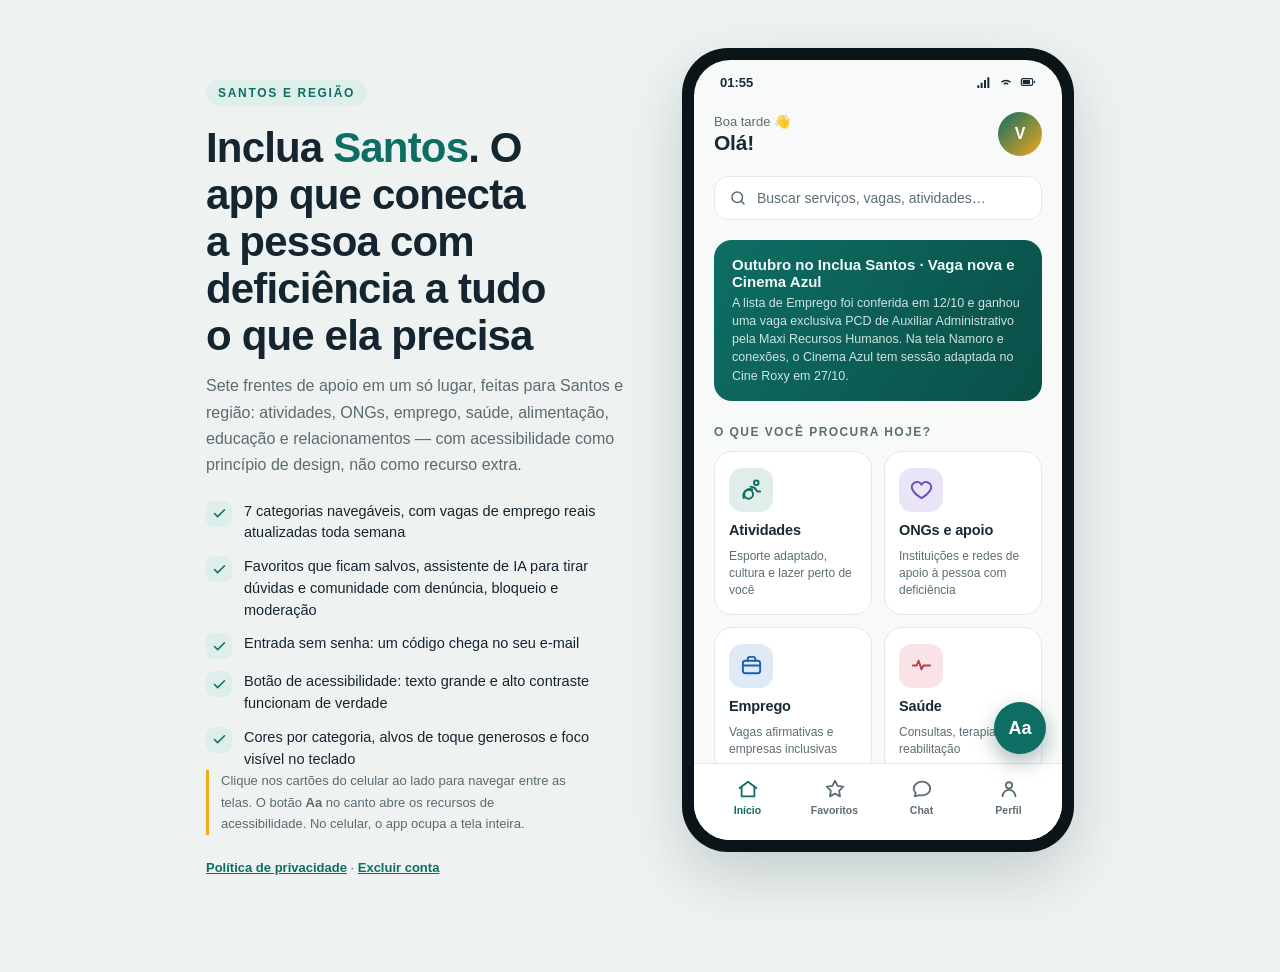
==== commit 4c9750b2: "Volta o assistente de IA, agora com o Claude via função do Supabase - supabase/functions/assistente:" ====
--- a/web/index.html
+++ b/web/index.html
@@ -22,7 +22,7 @@
     <p>Sete frentes de apoio em um só lugar, feitas para Santos e região: atividades, ONGs, emprego, saúde, alimentação, educação e relacionamentos — com acessibilidade como princípio de design, não como recurso extra.</p>
     <ul class="feature-list">
       <li><span class="dot"><svg viewBox="0 0 24 24" fill="none" stroke="currentColor" stroke-width="2.4" stroke-linecap="round" stroke-linejoin="round"><path d="M20 6 9 17l-5-5"/></svg></span>7 categorias navegáveis, com vagas de emprego reais atualizadas toda semana</li>
-      <li><span class="dot"><svg viewBox="0 0 24 24" fill="none" stroke="currentColor" stroke-width="2.4" stroke-linecap="round" stroke-linejoin="round"><path d="M20 6 9 17l-5-5"/></svg></span>Favoritos que ficam salvos e comunidade com denúncia, bloqueio e moderação</li>
+      <li><span class="dot"><svg viewBox="0 0 24 24" fill="none" stroke="currentColor" stroke-width="2.4" stroke-linecap="round" stroke-linejoin="round"><path d="M20 6 9 17l-5-5"/></svg></span>Favoritos que ficam salvos, assistente de IA para tirar dúvidas e comunidade com denúncia, bloqueio e moderação</li>
       <li><span class="dot"><svg viewBox="0 0 24 24" fill="none" stroke="currentColor" stroke-width="2.4" stroke-linecap="round" stroke-linejoin="round"><path d="M20 6 9 17l-5-5"/></svg></span>Entrada sem senha: um código chega no seu e-mail</li>
       <li><span class="dot"><svg viewBox="0 0 24 24" fill="none" stroke="currentColor" stroke-width="2.4" stroke-linecap="round" stroke-linejoin="round"><path d="M20 6 9 17l-5-5"/></svg></span>Botão de acessibilidade: texto grande e alto contraste funcionam de verdade</li>
       <li><span class="dot"><svg viewBox="0 0 24 24" fill="none" stroke="currentColor" stroke-width="2.4" stroke-linecap="round" stroke-linejoin="round"><path d="M20 6 9 17l-5-5"/></svg></span>Cores por categoria, alvos de toque generosos e foco visível no teclado</li>
@@ -567,49 +567,47 @@
               </button>
               <h2>Saúde</h2>
             </div>
-            <p>Em breve: agendamento com profissionais que atendem PCD, presencial ou on-line.</p>
-            <div class="chips"><span class="chip">Em breve</span><span class="chip">SUS</span><span class="chip">Convênios</span><span class="chip">Libras</span></div>
-          </header>
-
-          <p class="notice">Esta tela ainda está sendo preparada: o agendamento ainda não funciona. Você já pode salvar as especialidades nos Favoritos.</p>
+            <p>Escolha a especialidade e agende com profissionais que atendem PCD, presencial ou on-line.</p>
+            <div class="chips"><span class="chip">SUS</span><span class="chip">Convênios</span><span class="chip">Teleconsulta</span><span class="chip">Libras</span></div>
+          </header>
 
           <p class="section-label">Especialidades</p>
           <div class="grid">
-            <button data-fav data-fav-id="sau-psiquiatra" class="cat" data-toast="Em breve: agenda de Psiquiatria">
+            <button data-fav data-fav-id="sau-psiquiatra" class="cat" data-toast="Agenda de Psiquiatria disponível na versão completa">
               <span class="ic" style="background:var(--c-sau-bg); color:var(--c-sau)">
                 <svg viewBox="0 0 24 24" fill="none" stroke="currentColor" stroke-width="2" stroke-linecap="round" stroke-linejoin="round"><path d="M14 3a6 6 0 0 1 6 6c0 1.5-.5 2.7-1.3 3.7.2.7.3 1.5.3 2.3a6 6 0 0 1-6 6h-1v-3"/><path d="M14 3a6.5 6.5 0 0 0-8.8 8C4.4 12 4 13.2 4 14.5 4 17 6 19 8.5 19H12"/><path d="M10 9h4M12 7v4"/></svg>
               </span>
               <h3>Psiquiatra</h3>
               <p>Consultas e acompanhamento de medicação</p>
             </button>
-            <button data-fav data-fav-id="sau-psicologo" class="cat" data-toast="Em breve: agenda de Psicologia">
+            <button data-fav data-fav-id="sau-psicologo" class="cat" data-toast="Agenda de Psicologia disponível na versão completa">
               <span class="ic" style="background:var(--c-sau-bg); color:var(--c-sau)">
                 <svg viewBox="0 0 24 24" fill="none" stroke="currentColor" stroke-width="2" stroke-linecap="round" stroke-linejoin="round"><path d="M21 11.5c0 4.1-4 7.5-9 7.5-1 0-2-.1-2.9-.4L4 20l1.2-3.6C3.8 15.1 3 13.4 3 11.5 3 7.4 7 4 12 4s9 3.4 9 7.5z"/><path d="M8.5 11.5h.01M12 11.5h.01M15.5 11.5h.01"/></svg>
               </span>
               <h3>Psicólogo</h3>
               <p>Terapia individual e em grupo, com valores sociais</p>
             </button>
-            <button data-fav data-fav-id="sau-nutricionista" class="cat" data-toast="Em breve: agenda de Nutrição">
+            <button data-fav data-fav-id="sau-nutricionista" class="cat" data-toast="Agenda de Nutrição disponível na versão completa">
               <span class="ic" style="background:var(--c-sau-bg); color:var(--c-sau)">
                 <svg viewBox="0 0 24 24" fill="none" stroke="currentColor" stroke-width="2" stroke-linecap="round" stroke-linejoin="round"><path d="M12 20c-5 0-8-3-8-8 0-3 2-6 5-6 2 0 3 1 3 1s1-1 3-1c3 0 5 3 5 6 0 5-3 8-8 8z"/><path d="M12 7c0-2 1-3.5 3-4"/></svg>
               </span>
               <h3>Nutricionista</h3>
               <p>Planos alimentares adaptados às suas necessidades</p>
             </button>
-            <button data-fav data-fav-id="sau-terapia-ocupacional" class="cat" data-toast="Em breve: agenda de Terapia Ocupacional">
+            <button data-fav data-fav-id="sau-terapia-ocupacional" class="cat" data-toast="Agenda de Terapia Ocupacional disponível na versão completa">
               <span class="ic" style="background:var(--c-sau-bg); color:var(--c-sau)">
                 <svg viewBox="0 0 24 24" fill="none" stroke="currentColor" stroke-width="2" stroke-linecap="round" stroke-linejoin="round"><path d="M11 3h2a2 2 0 0 1 2 2v2h2a2 2 0 0 1 2 2v2h-2.2a2.3 2.3 0 0 0 0 4.6H19V21a2 2 0 0 1-2 2h-2v-2.2a2.3 2.3 0 0 0-4.6 0V23"/><path d="M11 3v2.2a2.3 2.3 0 0 1-4.6 0V3"/><path d="M3 9h2.2a2.3 2.3 0 0 1 0 4.6H3"/><path d="M3 9a2 2 0 0 1 2-2h4M3 13.6V19a2 2 0 0 0 2 2h5.4"/></svg>
               </span>
               <h3>Terapia ocupacional</h3>
               <p>Autonomia nas atividades do dia a dia</p>
             </button>
-            <button data-fav data-fav-id="sau-fisioterapeuta" class="cat wide" data-toast="Em breve: agenda de Fisioterapia">
+            <button data-fav data-fav-id="sau-fisioterapeuta" class="cat wide" data-toast="Agenda de Fisioterapia disponível na versão completa">
               <span class="ic" style="background:var(--c-sau-bg); color:var(--c-sau)">
                 <svg viewBox="0 0 24 24" fill="none" stroke="currentColor" stroke-width="2" stroke-linecap="round" stroke-linejoin="round"><path d="M3 12h4l2-5 3 9 2-4h7"/></svg>
               </span>
               <span class="txt">
                 <h3>Fisioterapeuta</h3>
-                <p>Reabilitação e fortalecimento</p>
+                <p>Reabilitação, fortalecimento e primeira avaliação sem custo</p>
               </span>
               <span class="chev"><svg viewBox="0 0 24 24" fill="none" stroke="currentColor" stroke-width="2.2" stroke-linecap="round" stroke-linejoin="round"><path d="m9 6 6 6-6 6"/></svg></span>
             </button>
@@ -617,12 +615,12 @@
 
           <p class="section-label">Em destaque</p>
           <div class="items" style="margin-top:0">
-            <button data-fav data-fav-id="sau-teleconsulta" class="item" data-toast="Em breve: teleconsulta acessível">
+            <button data-fav data-fav-id="sau-teleconsulta" class="item">
               <span class="ic" style="background:var(--c-sau-bg); color:var(--c-sau)"><svg viewBox="0 0 24 24" fill="none" stroke="currentColor" stroke-width="2" stroke-linecap="round" stroke-linejoin="round"><rect x="4" y="3" width="16" height="18" rx="2.5"/><path d="M9 8h6M9 12h6M9 16h4"/></svg></span>
               <span>
                 <h4>Teleconsulta acessível</h4>
-                <p>Atendimento por vídeo com legenda automática e intérprete de Libras, em preparação</p>
-                <span class="tag" style="background:var(--c-sau-bg); color:var(--c-sau)">Em breve</span>
+                <p>Atendimento por vídeo com legenda automática e intérprete de Libras em todas as especialidades</p>
+                <span class="tag" style="background:var(--c-sau-bg); color:var(--c-sau)">On-line</span>
               </span>
             </button>
           </div>
@@ -811,11 +809,47 @@
               </button>
               <h2>Chat</h2>
             </div>
-            <p>Converse com outras pessoas da comunidade de Santos e região.</p>
-            <div class="chips"><span class="chip">Comunidade PCD</span><span class="chip">Com moderação</span></div>
-          </header>
-
-          <div class="chat-panel" id="panel-comm">
+            <p>Tire dúvidas com a assistente do app a qualquer hora, ou converse com outras pessoas da comunidade.</p>
+            <div class="chips"><span class="chip">Assistente 24 h</span><span class="chip">Comunidade PCD</span></div>
+          </header>
+
+          <div class="tabs" role="tablist" aria-label="Tipo de conversa">
+            <button class="tab" type="button" role="tab" id="tab-ia" aria-selected="true" aria-controls="panel-ia">
+              <svg viewBox="0 0 24 24" fill="none" stroke="currentColor" stroke-width="2" stroke-linecap="round" stroke-linejoin="round" aria-hidden="true"><rect x="4" y="7" width="16" height="12" rx="3"/><path d="M12 3v4M8.5 12.5h.01M15.5 12.5h.01M9.5 16c1.6 1.1 3.4 1.1 5 0"/></svg>
+              Assistente IA
+            </button>
+            <button class="tab" type="button" role="tab" id="tab-comm" aria-selected="false" aria-controls="panel-comm">
+              <svg viewBox="0 0 24 24" fill="none" stroke="currentColor" stroke-width="2" stroke-linecap="round" stroke-linejoin="round" aria-hidden="true"><circle cx="9" cy="8" r="3"/><path d="M3 19c0-3.3 2.7-6 6-6s6 2.7 6 6"/><path d="M16 5.2a3 3 0 0 1 0 5.6M18.5 19c0-2.2-.9-4.2-2.3-5.6"/></svg>
+              Comunidade
+            </button>
+          </div>
+
+          <div class="chat-panel" id="panel-ia" role="tabpanel" aria-labelledby="tab-ia" tabindex="0">
+            <p class="chat-meta"><span class="dot-live" id="ia-dot" aria-hidden="true"></span> <span id="ia-status">Assistente do app · disponível 24 horas</span></p>
+            <div class="chat-log" id="log-ia"></div>
+            <p class="sr-only" id="ia-live" aria-live="polite"></p>
+            <p class="notice" id="ia-entrar" hidden>Para conversar com a assistente, <button class="btn-inline" type="button" data-entrar="assistente">entre com seu e-mail</button>. Leva um minuto e não precisa de senha.</p>
+            <p class="notice" id="ia-unavailable" hidden>A assistente está sendo ligada pela equipe do app e logo volta a responder.</p>
+            <div class="chips-ask" id="ia-sugestoes">
+              <button class="chip-ask" type="button">Como funciona a tela de Emprego?</button>
+              <button class="chip-ask" type="button">Como salvo um item nos favoritos?</button>
+              <button class="chip-ask" type="button">Que documentos preciso para uma vaga PCD?</button>
+              <button class="chip-ask" type="button">O que tem na tela de Saúde?</button>
+            </div>
+            <div class="composer">
+              <label class="sr-only" for="ia-input">Escreva sua dúvida para a assistente</label>
+              <textarea id="ia-input" rows="1" maxlength="1000" placeholder="Escreva sua dúvida..."></textarea>
+              <button class="btn-send" type="button" id="ia-send" aria-label="Enviar pergunta">
+                <svg viewBox="0 0 24 24" fill="none" stroke="currentColor" stroke-width="2" stroke-linecap="round" stroke-linejoin="round" aria-hidden="true"><path d="M4 12l16-8-6 8 6 8z"/></svg>
+              </button>
+              <button class="btn-send stop" type="button" id="ia-stop" aria-label="Parar resposta" hidden>
+                <svg viewBox="0 0 24 24" fill="currentColor" aria-hidden="true"><rect x="7" y="7" width="10" height="10" rx="2"/></svg>
+              </button>
+            </div>
+            <p class="hint-sm">A assistente é uma IA (Claude, da Anthropic) e pode errar: confira informações importantes no link de cada item. Não conte dados pessoais nem de saúde para ela.</p>
+          </div>
+
+          <div class="chat-panel" id="panel-comm" role="tabpanel" aria-labelledby="tab-comm" tabindex="0" hidden>
             <div class="comm-topo">
               <p class="chat-meta"><span class="dot-live off" id="comm-dot" aria-hidden="true"></span> <span id="comm-online">Vendo quem está online...</span></p>
               <button class="btn-denunciar-geral" type="button" id="comm-denunciar" hidden>
@@ -929,8 +963,15 @@
             <div class="stat"><b id="st-desde">hoje</b><span>Usando desde</span></div>
           </div>
 
-          <p class="section-label">Seus favoritos</p>
+          <p class="section-label">Tirar dúvidas</p>
           <div class="items" style="margin-top:0">
+            <button class="item" type="button" id="btn-perfil-ia">
+              <span class="ic" style="background:var(--chat-bg); color:var(--chat)"><svg viewBox="0 0 24 24" fill="none" stroke="currentColor" stroke-width="2" stroke-linecap="round" stroke-linejoin="round"><rect x="4" y="7" width="16" height="12" rx="3"/><path d="M12 3v4M8.5 12.5h.01M15.5 12.5h.01M9.5 16c1.6 1.1 3.4 1.1 5 0"/></svg></span>
+              <span>
+                <h4>Falar com a assistente do app</h4>
+                <p>Dúvidas sobre as telas, vagas, favoritos e acessibilidade, a qualquer hora</p>
+              </span>
+            </button>
             <button class="item" type="button" id="btn-perfil-fav">
               <span class="ic" style="background:var(--fav-bg); color:var(--fav)"><svg viewBox="0 0 24 24" fill="currentColor"><path d="m12 17.3-5.4 3 1-6.1-4.4-4.2 6.1-.9L12 3.6l2.7 5.5 6.1.9-4.4 4.2 1 6.1z"/></svg></span>
               <span>
--- a/web/css/app.css
+++ b/web/css/app.css
@@ -780,3 +780,16 @@
   .motivo.bloquear-tambem input{margin-top:1px}
   #dialogo-texto{margin:0 0 16px; font-size:13.5px; color:var(--app-ink)}
   .screen-wrap.big-text #dialogo-texto{font-size:15px}
+
+  /* ---------- assistente de IA ---------- */
+  .msg.ai{align-self:flex-start; background:var(--brand-soft); color:var(--app-ink)}
+  .btn-send.stop{background:var(--c-sau)}
+  .chips-ask{display:flex; flex-wrap:wrap; gap:8px}
+  .chip-ask{
+    border:1px solid var(--app-line); background:var(--app-surface); color:var(--app-ink);
+    font:inherit; font-size:12.5px; line-height:1.3; text-align:left;
+    padding:9px 13px; border-radius:999px; cursor:pointer;
+  }
+  .chip-ask:hover{border-color:var(--brand); color:var(--brand)}
+  .chip-ask:focus-visible{outline:3px solid var(--accent); outline-offset:2px}
+  .screen-wrap.big-text .chip-ask{font-size:14px}
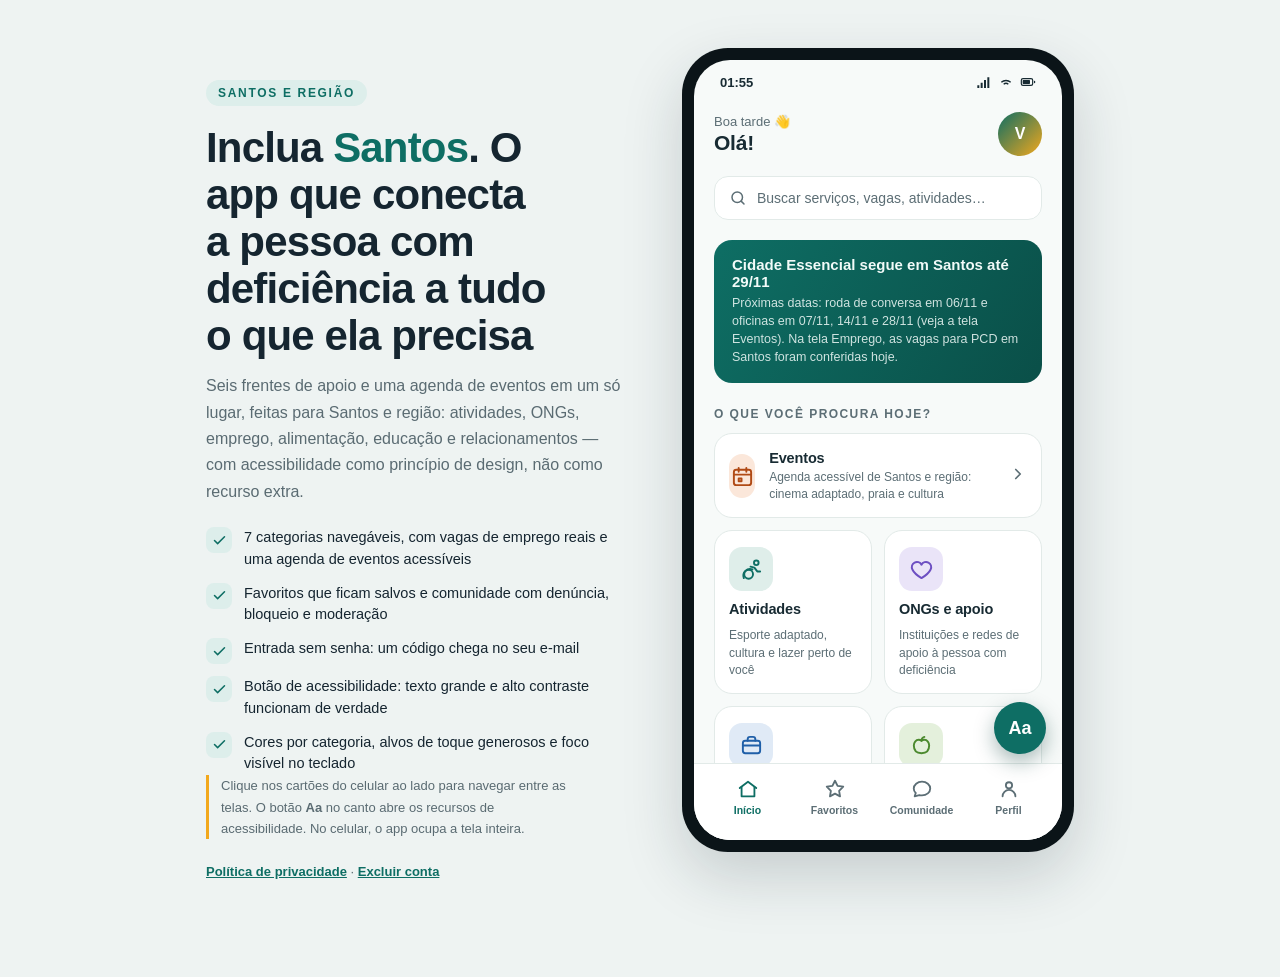
==== commit 10a0bfd1: "Traz as mudanças do protótipo: tela Eventos, sem Saúde e Comunidade no lugar do Chat - Nova tela Eve" ====
--- a/web/index.html
+++ b/web/index.html
@@ -5,7 +5,7 @@
 <meta name="viewport" content="width=device-width, initial-scale=1, viewport-fit=cover">
 <meta http-equiv="Content-Security-Policy" content="default-src 'self'; script-src 'self'; style-src 'self' 'unsafe-inline'; img-src 'self' data:; font-src 'self'; connect-src 'self' https://wfjssbmezfjyvngfvfmu.supabase.co wss://wfjssbmezfjyvngfvfmu.supabase.co; object-src 'none'; frame-src 'none'; base-uri 'self'; form-action 'self'">
 <title>Inclua Santos</title>
-<meta name="description" content="App gratuito que reúne atividades, ONGs, vagas de emprego, saúde, alimentação, cursos e conexões para pessoas com deficiência em Santos e região.">
+<meta name="description" content="App gratuito que reúne atividades, eventos, ONGs, vagas de emprego, alimentação, cursos e conexões para pessoas com deficiência em Santos e região.">
 <meta name="theme-color" content="#0E6E64">
 <link rel="manifest" href="manifest.webmanifest">
 <link rel="icon" href="icons/icon.svg" type="image/svg+xml">
@@ -19,10 +19,10 @@
   <div class="intro">
     <span class="eyebrow">Santos e região</span>
     <h1>Inclua <em>Santos</em>. O app que conecta a pessoa com deficiência a tudo o que ela precisa</h1>
-    <p>Sete frentes de apoio em um só lugar, feitas para Santos e região: atividades, ONGs, emprego, saúde, alimentação, educação e relacionamentos — com acessibilidade como princípio de design, não como recurso extra.</p>
+    <p>Seis frentes de apoio e uma agenda de eventos em um só lugar, feitas para Santos e região: atividades, ONGs, emprego, alimentação, educação e relacionamentos — com acessibilidade como princípio de design, não como recurso extra.</p>
     <ul class="feature-list">
-      <li><span class="dot"><svg viewBox="0 0 24 24" fill="none" stroke="currentColor" stroke-width="2.4" stroke-linecap="round" stroke-linejoin="round"><path d="M20 6 9 17l-5-5"/></svg></span>7 categorias navegáveis, com vagas de emprego reais atualizadas toda semana</li>
-      <li><span class="dot"><svg viewBox="0 0 24 24" fill="none" stroke="currentColor" stroke-width="2.4" stroke-linecap="round" stroke-linejoin="round"><path d="M20 6 9 17l-5-5"/></svg></span>Favoritos que ficam salvos, assistente de IA para tirar dúvidas e comunidade com denúncia, bloqueio e moderação</li>
+      <li><span class="dot"><svg viewBox="0 0 24 24" fill="none" stroke="currentColor" stroke-width="2.4" stroke-linecap="round" stroke-linejoin="round"><path d="M20 6 9 17l-5-5"/></svg></span>7 categorias navegáveis, com vagas de emprego reais e uma agenda de eventos acessíveis</li>
+      <li><span class="dot"><svg viewBox="0 0 24 24" fill="none" stroke="currentColor" stroke-width="2.4" stroke-linecap="round" stroke-linejoin="round"><path d="M20 6 9 17l-5-5"/></svg></span>Favoritos que ficam salvos e comunidade com denúncia, bloqueio e moderação</li>
       <li><span class="dot"><svg viewBox="0 0 24 24" fill="none" stroke="currentColor" stroke-width="2.4" stroke-linecap="round" stroke-linejoin="round"><path d="M20 6 9 17l-5-5"/></svg></span>Entrada sem senha: um código chega no seu e-mail</li>
       <li><span class="dot"><svg viewBox="0 0 24 24" fill="none" stroke="currentColor" stroke-width="2.4" stroke-linecap="round" stroke-linejoin="round"><path d="M20 6 9 17l-5-5"/></svg></span>Botão de acessibilidade: texto grande e alto contraste funcionam de verdade</li>
       <li><span class="dot"><svg viewBox="0 0 24 24" fill="none" stroke="currentColor" stroke-width="2.4" stroke-linecap="round" stroke-linejoin="round"><path d="M20 6 9 17l-5-5"/></svg></span>Cores por categoria, alvos de toque generosos e foco visível no teclado</li>
@@ -60,12 +60,22 @@
           </div>
 
           <div class="banner">
-            <strong>Outubro no Inclua Santos · Vaga nova e Cinema Azul</strong>
-            <span>A lista de Emprego foi conferida em 12/10 e ganhou uma vaga exclusiva PCD de Auxiliar Administrativo pela Maxi Recursos Humanos. Na tela Namoro e conexões, o Cinema Azul tem sessão adaptada no Cine Roxy em 27/10.</span>
+            <strong>Cidade Essencial segue em Santos até 29/11</strong>
+            <span>Próximas datas: roda de conversa em 06/11 e oficinas em 07/11, 14/11 e 28/11 (veja a tela Eventos). Na tela Emprego, as vagas para PCD em Santos foram conferidas hoje.</span>
           </div>
 
           <p class="section-label">O que você procura hoje?</p>
           <div class="grid">
+            <button class="cat wide" data-go="scr-eve">
+              <span class="ic" style="background:var(--c-eve-bg); color:var(--c-eve)">
+                <svg viewBox="0 0 24 24" fill="none" stroke="currentColor" stroke-width="2" stroke-linecap="round" stroke-linejoin="round"><rect x="3" y="5" width="18" height="16" rx="2.5"/><path d="M3 10h18M8 3v4M16 3v4"/><path d="M8 14h3v3H8z"/></svg>
+              </span>
+              <span class="txt">
+                <h3>Eventos</h3>
+                <p>Agenda acessível de Santos e região: cinema adaptado, praia e cultura</p>
+              </span>
+              <span class="chev"><svg viewBox="0 0 24 24" fill="none" stroke="currentColor" stroke-width="2.2" stroke-linecap="round" stroke-linejoin="round"><path d="m9 6 6 6-6 6"/></svg></span>
+            </button>
             <button class="cat" data-go="scr-ativ">
               <span class="ic" style="background:var(--c-ativ-bg); color:var(--c-ativ)">
                 <svg viewBox="0 0 24 24" fill="none" stroke="currentColor" stroke-width="2" stroke-linecap="round" stroke-linejoin="round"><circle cx="17" cy="5" r="2.4"/><path d="M4 21a7 7 0 0 1 9-9"/><circle cx="9" cy="17" r="4.6"/><path d="M11 9l4 1 3 4h3"/></svg>
@@ -87,13 +97,6 @@
               <h3>Emprego</h3>
               <p>Vagas afirmativas e empresas inclusivas</p>
             </button>
-            <button class="cat" data-go="scr-sau">
-              <span class="ic" style="background:var(--c-sau-bg); color:var(--c-sau)">
-                <svg viewBox="0 0 24 24" fill="none" stroke="currentColor" stroke-width="2" stroke-linecap="round" stroke-linejoin="round"><path d="M3 12h4l2-5 3 9 2-4h7"/></svg>
-              </span>
-              <h3>Saúde</h3>
-              <p>Consultas, terapias e reabilitação</p>
-            </button>
             <button class="cat" data-go="scr-ali">
               <span class="ic" style="background:var(--c-ali-bg); color:var(--c-ali)">
                 <svg viewBox="0 0 24 24" fill="none" stroke="currentColor" stroke-width="2" stroke-linecap="round" stroke-linejoin="round"><path d="M12 20c-5 0-8-3-8-8 0-3 2-6 5-6 2 0 3 1 3 1s1-1 3-1c3 0 5 3 5 6 0 5-3 8-8 8z"/><path d="M12 7c0-2 1-3.5 3-4"/></svg>
@@ -101,12 +104,15 @@
               <h3>Alimentação</h3>
               <p>Nutrição, restaurantes acessíveis e cestas</p>
             </button>
-            <button class="cat" data-go="scr-edu">
+            <button class="cat wide" data-go="scr-edu">
               <span class="ic" style="background:var(--c-edu-bg); color:var(--c-edu)">
                 <svg viewBox="0 0 24 24" fill="none" stroke="currentColor" stroke-width="2" stroke-linecap="round" stroke-linejoin="round"><path d="m12 4 10 5-10 5L2 9l10-5z"/><path d="M6 11.5V16c0 1.5 2.7 3 6 3s6-1.5 6-3v-4.5"/><path d="M22 9v5"/></svg>
               </span>
-              <h3>Faculdades e cursos</h3>
-              <p>Formação com acessibilidade e cotas</p>
+              <span class="txt">
+                <h3>Faculdades e cursos</h3>
+                <p>Formação com acessibilidade e cotas</p>
+              </span>
+              <span class="chev"><svg viewBox="0 0 24 24" fill="none" stroke="currentColor" stroke-width="2.2" stroke-linecap="round" stroke-linejoin="round"><path d="m9 6 6 6-6 6"/></svg></span>
             </button>
             <button class="cat wide" data-go="scr-nam">
               <span class="ic" style="background:var(--c-nam-bg); color:var(--c-nam)">
@@ -119,6 +125,61 @@
               <span class="chev"><svg viewBox="0 0 24 24" fill="none" stroke="currentColor" stroke-width="2.2" stroke-linecap="round" stroke-linejoin="round"><path d="m9 6 6 6-6 6"/></svg></span>
             </button>
           </div>
+        </section>
+
+        <!-- EVENTOS -->
+        <section class="screen" id="scr-eve" aria-label="Eventos">
+          <header class="detail-head" style="background:linear-gradient(130deg,#B04A15,#7A300C)">
+            <div class="toprow">
+              <button class="back" data-go="scr-home" aria-label="Voltar">
+                <svg viewBox="0 0 24 24" fill="none" stroke="currentColor" stroke-width="2.4" stroke-linecap="round" stroke-linejoin="round"><path d="M15 6l-6 6 6 6"/></svg>
+              </button>
+              <h2>Eventos</h2>
+            </div>
+            <p>Agenda de eventos acessíveis e inclusivos em Santos e região, com data, local e fonte.</p>
+            <div class="chips"><span class="chip">Santos e região</span><span class="chip">Acessíveis</span><span class="chip">Com fonte</span></div>
+          </header>
+
+          <p class="section-label">Próximos eventos</p>
+          <div class="items" style="margin-top:0" id="lista-eventos">
+            <!-- Evento colocado pelo dono do app (data-manual): não remover nem reescrever; ele some sozinho depois de data-ate. -->
+            <a data-fav data-fav-id="eve-cidade-essencial-2026" class="item com-imagem" href="https://www.instagram.com/p/DeNR5RhSC8U/" target="_blank" rel="noopener" data-ate="2026-11-29" data-manual="sim">
+              <img class="evento-img" src="img/cidade-essencial-cartaz.webp" width="593" height="744" loading="lazy" alt="Cartaz da Cidade Essencial: vem aí, de 31/10 a 29/11 de 2026, com música, teatro, poesia, oficinas, roda de conversa, exposição e lançamento de livro. Logos da Prefeitura de Santos e do TamTam.">
+              <span class="ic" style="background:var(--c-eve-bg); color:var(--c-eve)"><svg viewBox="0 0 24 24" fill="none" stroke="currentColor" stroke-width="2" stroke-linecap="round" stroke-linejoin="round"><rect x="3" y="5" width="18" height="16" rx="2.5"/><path d="M3 10h18M8 3v4M16 3v4"/><path d="M8 14h3v3H8z"/></svg></span>
+              <span class="evento-texto">
+                <h4>Cidade Essencial</h4>
+                <p>Dia 31/10: Abertura<br>Dia 06/11: Roda de Conversa<br>Dias 07/11, 14/11 e 28/11: Oficinas<br>Dia 18/11: Peça de Teatro</p>
+                <p>Vem aí um mês de programações culturais com figuras conhecidas da música, teatro, poesia, comunicação, saúde, direito, contação de histórias, cinema, entre tantas outras linguagens que fazem a cidade viva e pulsante.</p>
+                <p>A Cidade Essencial é um convite ao encontro, à presença e à construção coletiva de sentidos para a vida em comunidade.</p>
+                <p>Fonte: Instagram</p>
+                <span class="tag" style="background:var(--c-eve-bg); color:var(--c-eve)">31/10 a 29/11</span>
+              </span>
+              <span class="ext" aria-hidden="true"><svg viewBox="0 0 24 24" fill="none" stroke="currentColor" stroke-width="2" stroke-linecap="round" stroke-linejoin="round"><path d="M14 4h6v6M20 4l-9 9"/><path d="M19 13v6a2 2 0 0 1-2 2H6a2 2 0 0 1-2-2V8a2 2 0 0 1 2-2h6"/></svg></span>
+            </a>
+            <a data-fav data-fav-id="eve-virada-inclusiva-2026" class="item" href="https://abcagora.com.br/2026/10/06/virada-inclusiva-inscricoes-artistas/" target="_blank" rel="noopener" data-ate="2026-12-06">
+              <span class="ic" style="background:var(--c-eve-bg); color:var(--c-eve)"><svg viewBox="0 0 24 24" fill="none" stroke="currentColor" stroke-width="2" stroke-linecap="round" stroke-linejoin="round"><path d="M12 3l2.2 5.3L20 9l-4.4 3.8L17 18.5 12 15.6 7 18.5l1.4-5.7L4 9l5.8-.7z"/></svg></span>
+              <span>
+                <h4>Virada Inclusiva 2026 · Governo de SP</h4>
+                <p>De 28 de novembro a 6 de dezembro, em torno do Dia Internacional da Pessoa com Deficiência (3/12), com apresentações de artistas com deficiência nas cidades que aderirem. A programação de Santos ainda não foi divulgada · Fonte: ABC Agora, Primeira Edição e Agência SP</p>
+                <span class="tag" style="background:var(--c-eve-bg); color:var(--c-eve)">28/11 a 6/12</span>
+              </span>
+              <span class="ext" aria-hidden="true"><svg viewBox="0 0 24 24" fill="none" stroke="currentColor" stroke-width="2" stroke-linecap="round" stroke-linejoin="round"><path d="M14 4h6v6M20 4l-9 9"/><path d="M19 13v6a2 2 0 0 1-2 2H6a2 2 0 0 1-2-2V8a2 2 0 0 1 2-2h6"/></svg></span>
+            </a>
+            <a data-fav data-fav-id="eve-praticas-corporais-reboucas-sabados" class="item" href="https://www.santos.sp.gov.br/?q=noticia/santos-tem-vagas-para-atividades-adaptadas-e-inclusivas-no-reboucas" target="_blank" rel="noopener">
+              <span class="ic" style="background:var(--c-eve-bg); color:var(--c-eve)"><svg viewBox="0 0 24 24" fill="none" stroke="currentColor" stroke-width="2" stroke-linecap="round" stroke-linejoin="round"><circle cx="8" cy="9" r="2.6"/><circle cx="16" cy="9" r="2.6"/><path d="M3 19c0-2.8 2.2-5 5-5M21 19c0-2.8-2.2-5-5-5"/></svg></span>
+              <span>
+                <h4>Práticas Corporais Inclusivas · Rebouças</h4>
+                <p>Todo sábado de manhã, no CER Rebouças (Ponta da Praia), para pessoas com deficiência de qualquer idade, com acompanhamento de profissionais. São 15 vagas; inscrição pelo WhatsApp da Seção de Esportes Adaptados, (13) 99163-7835. Confirme se ainda há vaga · Fonte: Prefeitura de Santos e Santa Portal</p>
+                <span class="tag" style="background:var(--c-eve-bg); color:var(--c-eve)">Todo sábado</span>
+              </span>
+              <span class="ext" aria-hidden="true"><svg viewBox="0 0 24 24" fill="none" stroke="currentColor" stroke-width="2" stroke-linecap="round" stroke-linejoin="round"><path d="M14 4h6v6M20 4l-9 9"/><path d="M19 13v6a2 2 0 0 1-2 2H6a2 2 0 0 1-2-2V8a2 2 0 0 1 2-2h6"/></svg></span>
+            </a>
+          </div>
+          <div class="empty" id="eventos-vazio" hidden>
+            <svg aria-hidden="true" viewBox="0 0 24 24" fill="none" stroke="currentColor" stroke-width="1.8" stroke-linecap="round" stroke-linejoin="round"><rect x="3" y="5" width="18" height="16" rx="2.5"/><path d="M3 10h18M8 3v4M16 3v4"/><path d="M8 14h3v3H8z"/></svg>
+            Nenhum evento confirmado para os próximos dias.<br>A agenda é conferida toda semana.
+          </div>
+          <p class="hint-sm" id="eventos-stamp" data-conferido="2026-11-03" data-oque="Agenda de eventos" data-extra="Datas e horários mudam: confirme no link antes de sair de casa.">Agenda de eventos conferida em 03/11/2026. Datas e horários mudam: confirme no link antes de sair de casa.</p>
         </section>
 
         <!-- ATIVIDADES -->
@@ -380,54 +441,54 @@
                tempo de execucao pelo js/app.js, que reconhece "#lista-vagas a.item"
                por conta propria. -->
           <div class="items" style="margin-top:0" id="lista-vagas">
-            <a class="item" href="https://www.bne.com.br/vaga-de-emprego-na-area-administrativo-em-santos-sp/auxiliar-administrativo/6090955" target="_blank" rel="noopener">
+            <a class="item" href="https://www.vagas.com.br/vagas/v2840928/consultor-a-comercial-externo-vaga-afirmativa-para-pessoas-com-deficiencia-pcd-santos-sp" target="_blank" rel="noopener">
+              <span class="ic" style="background:var(--c-emp-bg); color:var(--c-emp)"><svg viewBox="0 0 24 24" fill="none" stroke="currentColor" stroke-width="2" stroke-linecap="round" stroke-linejoin="round"><path d="M12 2 2 7l10 5 10-5-10-5z"/><path d="M2 17l10 5 10-5"/><path d="M2 12l10 5 10-5"/></svg></span>
+              <span>
+                <h4>Consultor(a) Comercial Externo (PCD) · Stone</h4>
+                <p>Trabalho externo, com prospecção em campo · Santos-SP · CLT · salário a combinar · assistência médica e odontológica, auxílio academia, combustível, creche e farmácia, vale-alimentação e vale-refeição, seguro de vida e remuneração variável · publicada em 26/10 · Fonte: Vagas.com</p>
+                <span class="tag" style="background:var(--c-emp-bg); color:var(--c-emp)">Vaga afirmativa PCD</span>
+              </span>
+              <span class="ext" aria-hidden="true"><svg viewBox="0 0 24 24" fill="none" stroke="currentColor" stroke-width="2" stroke-linecap="round" stroke-linejoin="round"><path d="M14 4h6v6M20 4l-9 9"/><path d="M19 13v6a2 2 0 0 1-2 2H6a2 2 0 0 1-2-2V8a2 2 0 0 1 2-2h6"/></svg></span>
+            </a>
+            <a class="item" href="https://www.pcd.com.br/emprego-pcd/operador-de-supermercado-pcd-em-santos-sp/73152" target="_blank" rel="noopener">
               <span class="ic" style="background:var(--c-emp-bg); color:var(--c-emp)"><svg viewBox="0 0 24 24" fill="none" stroke="currentColor" stroke-width="2" stroke-linecap="round" stroke-linejoin="round"><rect x="4" y="4" width="16" height="16" rx="2"/><path d="M9 9h6M9 13h6M9 17h3"/></svg></span>
               <span>
-                <h4>Auxiliar Administrativo (Exclusiva PCD) · Maxi Recursos Humanos</h4>
-                <p>Presencial · Santos-SP · Contrato efetivo · Salário a combinar · organização e arquivo de documentos, apoio administrativo e contas a pagar · Fonte: BNE</p>
+                <h4>Operador(a) de Supermercado (PCD) · Mercadão Atacadista</h4>
+                <p>Presencial · Santos-SP · CLT · R$ 2.100,00 a R$ 2.300,00 · 5 vagas · aceita deficiência auditiva, autismo, intelectual e psicossocial · refeição no local e vale-transporte · anúncio válido até 10/11 · Fonte: PCD Online</p>
                 <span class="tag" style="background:var(--c-emp-bg); color:var(--c-emp)">Exclusiva PCD</span>
               </span>
               <span class="ext" aria-hidden="true"><svg viewBox="0 0 24 24" fill="none" stroke="currentColor" stroke-width="2" stroke-linecap="round" stroke-linejoin="round"><path d="M14 4h6v6M20 4l-9 9"/><path d="M19 13v6a2 2 0 0 1-2 2H6a2 2 0 0 1-2-2V8a2 2 0 0 1 2-2h6"/></svg></span>
             </a>
-            <a class="item" href="https://br.linkedin.com/jobs/view/auxiliar-administrativo-santos-at-della-volpe-transportes-4366071344" target="_blank" rel="noopener">
-              <span class="ic" style="background:var(--c-emp-bg); color:var(--c-emp)"><svg viewBox="0 0 24 24" fill="none" stroke="currentColor" stroke-width="2" stroke-linecap="round" stroke-linejoin="round"><path d="M12 2 2 7l10 5 10-5-10-5z"/><path d="M2 17l10 5 10-5"/><path d="M2 12l10 5 10-5"/></svg></span>
-              <span>
-                <h4>Auxiliar Administrativo (Exclusiva PCD) · Della Volpe Transportes</h4>
-                <p>Presencial · Santos-SP · VT, VA, cesta básica, assistência médica (90% empresa), PLR, parceria Sest Senat · Fonte: LinkedIn</p>
+            <a class="item" href="https://www.pcd.com.br/emprego-pcd/auxiliar-de-servicos-gerais-colegio-novo-tempo-pcd-em-santos-sp/70784" target="_blank" rel="noopener">
+              <span class="ic" style="background:var(--c-emp-bg); color:var(--c-emp)"><svg viewBox="0 0 24 24" fill="none" stroke="currentColor" stroke-width="2" stroke-linecap="round" stroke-linejoin="round"><rect x="4" y="4" width="16" height="16" rx="2"/><path d="M9 9h6M9 13h6M9 17h3"/></svg></span>
+              <span>
+                <h4>Auxiliar de Serviços Gerais (PCD) · Colégio Novo Tempo (Inspira Rede de Educadores)</h4>
+                <p>Presencial · Santos-SP · CLT · R$ 1.500,00 a R$ 1.800,00 · 2 vagas · ensino fundamental concluído · vale-alimentação, vale-transporte e plano de saúde · anúncio válido por menos de 60 dias · Fonte: PCD Online</p>
                 <span class="tag" style="background:var(--c-emp-bg); color:var(--c-emp)">Exclusiva PCD</span>
               </span>
               <span class="ext" aria-hidden="true"><svg viewBox="0 0 24 24" fill="none" stroke="currentColor" stroke-width="2" stroke-linecap="round" stroke-linejoin="round"><path d="M14 4h6v6M20 4l-9 9"/><path d="M19 13v6a2 2 0 0 1-2 2H6a2 2 0 0 1-2-2V8a2 2 0 0 1 2-2h6"/></svg></span>
             </a>
-            <a class="item" href="https://esrh.selecty.com.br/vaga/1287/vaga-para-auxiliar-administrativo-rh-pcd-em-santos-sp" target="_blank" rel="noopener">
-              <span class="ic" style="background:var(--c-emp-bg); color:var(--c-emp)"><svg viewBox="0 0 24 24" fill="none" stroke="currentColor" stroke-width="2" stroke-linecap="round" stroke-linejoin="round"><path d="M3 7l9-4 9 4-9 4-9-4z"/><path d="M3 7v10l9 4 9-4V7"/><path d="M12 11v10"/></svg></span>
-              <span>
-                <h4>Auxiliar Administrativo RH (PCD) · Selecty</h4>
-                <p>Presencial · Santos-SP · recepção, controle de chaves e apoio administrativo · VR, VA, VT, Gympass · Fonte: Selecty</p>
+            <a class="item" href="https://www.pcd.com.br/emprego-pcd/promotor-de-vendas-e-atendimento-santos-sp-pcd-em-santos-sp/71438" target="_blank" rel="noopener">
+              <span class="ic" style="background:var(--c-emp-bg); color:var(--c-emp)"><svg viewBox="0 0 24 24" fill="none" stroke="currentColor" stroke-width="2" stroke-linecap="round" stroke-linejoin="round"><rect x="4" y="4" width="16" height="16" rx="2"/><path d="M9 9h6M9 13h6M9 17h3"/></svg></span>
+              <span>
+                <h4>Promotor(a) de Vendas e Atendimento (PCD) · Bluefit</h4>
+                <p>Presencial · Santos-SP · CLT · R$ 1.800,00 · 1 vaga · ensino médio concluído · vale-refeição, vale-transporte e plano odontológico · anúncio válido por menos de 60 dias · Fonte: PCD Online</p>
                 <span class="tag" style="background:var(--c-emp-bg); color:var(--c-emp)">Exclusiva PCD</span>
               </span>
               <span class="ext" aria-hidden="true"><svg viewBox="0 0 24 24" fill="none" stroke="currentColor" stroke-width="2" stroke-linecap="round" stroke-linejoin="round"><path d="M14 4h6v6M20 4l-9 9"/><path d="M19 13v6a2 2 0 0 1-2 2H6a2 2 0 0 1-2-2V8a2 2 0 0 1 2-2h6"/></svg></span>
             </a>
-            <a class="item" href="https://www.infojobs.com.br/vaga-de-assistente-logistica-pcd-pessoa-deficiencia-santossp-em-sao-paulo__10040420.aspx" target="_blank" rel="noopener">
-              <span class="ic" style="background:var(--c-emp-bg); color:var(--c-emp)"><svg viewBox="0 0 24 24" fill="none" stroke="currentColor" stroke-width="2" stroke-linecap="round" stroke-linejoin="round"><path d="M12 2 2 7l10 5 10-5-10-5z"/><path d="M2 17l10 5 10-5"/><path d="M2 12l10 5 10-5"/></svg></span>
-              <span>
-                <h4>Assistente de Logística (PCD) · Manpower</h4>
-                <p>Presencial · Santos-SP · Salário R$ 2.500,00 · Assistência médica e odontológica, VT, VR, auxílio-creche · Fonte: Infojobs</p>
+            <a class="item" href="https://www.infojobs.com.br/vaga-de-coca-cola-femsa-ajudante-operacional-pcd-em-sao-paulo__11873653.aspx" target="_blank" rel="noopener">
+              <span class="ic" style="background:var(--c-emp-bg); color:var(--c-emp)"><svg viewBox="0 0 24 24" fill="none" stroke="currentColor" stroke-width="2" stroke-linecap="round" stroke-linejoin="round"><rect x="4" y="4" width="16" height="16" rx="2"/><path d="M9 9h6M9 13h6M9 17h3"/></svg></span>
+              <span>
+                <h4>Ajudante Operacional (PCD) · Coca-Cola FEMSA (anúncio da Randstad)</h4>
+                <p>Presencial · Santos-SP · CLT, período integral · R$ 2.262,00 brutos por mês · 3 vagas · vale-alimentação, plano de saúde, plano odontológico, convênio farmácia e participação nos resultados · Fonte: Infojobs</p>
                 <span class="tag" style="background:var(--c-emp-bg); color:var(--c-emp)">Exclusiva PCD</span>
               </span>
               <span class="ext" aria-hidden="true"><svg viewBox="0 0 24 24" fill="none" stroke="currentColor" stroke-width="2" stroke-linecap="round" stroke-linejoin="round"><path d="M14 4h6v6M20 4l-9 9"/><path d="M19 13v6a2 2 0 0 1-2 2H6a2 2 0 0 1-2-2V8a2 2 0 0 1 2-2h6"/></svg></span>
             </a>
-            <a class="item" href="https://www.catho.com.br/vagas/auxiliar-de-laboratorio-pcd-santos-sp/30686255/" target="_blank" rel="noopener">
-              <span class="ic" style="background:var(--c-emp-bg); color:var(--c-emp)"><svg viewBox="0 0 24 24" fill="none" stroke="currentColor" stroke-width="2" stroke-linecap="round" stroke-linejoin="round"><rect x="4" y="4" width="16" height="16" rx="2"/><path d="M9 9h6M9 13h6M9 17h3"/></svg></span>
-              <span>
-                <h4>Auxiliar de Laboratório (PCD) · Manpower</h4>
-                <p>Presencial · Santos-SP · Salário a combinar · Fonte: Catho</p>
-                <span class="tag" style="background:var(--c-emp-bg); color:var(--c-emp)">Vaga afirmativa PCD</span>
-              </span>
-              <span class="ext" aria-hidden="true"><svg viewBox="0 0 24 24" fill="none" stroke="currentColor" stroke-width="2" stroke-linecap="round" stroke-linejoin="round"><path d="M14 4h6v6M20 4l-9 9"/><path d="M19 13v6a2 2 0 0 1-2 2H6a2 2 0 0 1-2-2V8a2 2 0 0 1 2-2h6"/></svg></span>
-            </a>
-          </div>
-
-          <p class="hint-sm" id="vagas-stamp" data-conferido="2026-10-12" data-oque="Lista de vagas" data-extra="Uma vaga pode encerrar a qualquer momento: se o link não abrir, ela já foi preenchida.">Lista de vagas conferida em 12/10/2026. Uma vaga pode encerrar a qualquer momento: se o link não abrir, ela já foi preenchida.</p>
+          </div>
+
+          <p class="hint-sm" id="vagas-stamp" data-conferido="2026-11-03" data-oque="Lista de vagas" data-extra="Uma vaga pode encerrar a qualquer momento: se o link não abrir, ela já foi preenchida.">Lista de vagas conferida em 03/11/2026. Uma vaga pode encerrar a qualquer momento: se o link não abrir, ela já foi preenchida.</p>
 
           <p class="section-label">Vagas de agora</p>
           <div class="items" style="margin-top:0" id="lista-busca">
@@ -460,12 +521,12 @@
 
           <p class="section-label">Notícias e direitos</p>
           <div class="items" style="margin-top:0" id="lista-noticias">
-            <a data-fav data-fav-id="not-mutirao-215-vagas-out-2026" class="item" href="https://www.santos.sp.gov.br/?q=noticia%2Fproximo-mutirao-do-emprego-de-santos-oferece-215-vagas-cartas-para-entrevistas-devem-ser-retiradas-ate-segunda" target="_blank" rel="noopener">
-              <span class="ic" style="background:var(--c-emp-bg); color:var(--c-emp)"><svg viewBox="0 0 24 24" fill="none" stroke="currentColor" stroke-width="2" stroke-linecap="round" stroke-linejoin="round"><rect x="3" y="5" width="18" height="16" rx="2"/><path d="M16 3v4M8 3v4M3 10h18"/><path d="M8 14h3v3H8z"/></svg></span>
-              <span>
-                <h4>Mutirão do Emprego com 215 vagas na terça (20/10)</h4>
-                <p>A partir das 9h no Resolve Aqui, Rua Amador Bueno, 249, Centro. Antes, retire a carta de encaminhamento no CPET, dentro do Poupatempo, até segunda (19/10), com carteira de trabalho, RG, CPF e comprovante de residência. As vagas são para todos, não só para PCD · Fonte: Prefeitura de Santos</p>
-                <span class="tag" style="background:var(--c-emp-bg); color:var(--c-emp)">20 de outubro</span>
+            <a data-fav data-fav-id="not-mutirao-laudos-sv" class="item" href="https://www.bs9.com.br/litoral/2026/10/30/sao-vicente-realiza-mutirao-gratuito-para-emissao-de-laudos-pcd.html" target="_blank" rel="noopener">
+              <span class="ic" style="background:var(--c-emp-bg); color:var(--c-emp)"><svg viewBox="0 0 24 24" fill="none" stroke="currentColor" stroke-width="2" stroke-linecap="round" stroke-linejoin="round"><path d="M12 21s-7-6.2-7-11.5a7 7 0 0 1 14 0C19 14.8 12 21 12 21z"/><circle cx="12" cy="9.5" r="2.5"/></svg></span>
+              <span>
+                <h4>São Vicente faz mutirão gratuito de laudos para PCD</h4>
+                <p>Dia 07/11, das 9h às 14h, no Sest Senat (Praça Adalberto Panzan, 151, Náutica III). É um mutirão para emitir laudos, não de vagas, e o laudo é o documento que as empresas pedem na vaga reservada para PCD. Inscrição até 04/11 em bit.ly/MutiraodeSV ou pelos telefones (13) 99130-2331 e (13) 99140-9528 · Fonte: BS9</p>
+                <span class="tag" style="background:var(--c-emp-bg); color:var(--c-emp)">07/11 · inscrição até 04/11</span>
               </span>
               <span class="ext" aria-hidden="true"><svg viewBox="0 0 24 24" fill="none" stroke="currentColor" stroke-width="2" stroke-linecap="round" stroke-linejoin="round"><path d="M14 4h6v6M20 4l-9 9"/><path d="M19 13v6a2 2 0 0 1-2 2H6a2 2 0 0 1-2-2V8a2 2 0 0 1 2-2h6"/></svg></span>
             </a>
@@ -473,8 +534,26 @@
               <span class="ic" style="background:var(--c-emp-bg); color:var(--c-emp)"><svg viewBox="0 0 24 24" fill="none" stroke="currentColor" stroke-width="2" stroke-linecap="round" stroke-linejoin="round"><path d="M12 21s-7-6.2-7-11.5a7 7 0 0 1 14 0C19 14.8 12 21 12 21z"/><circle cx="12" cy="9.5" r="2.5"/></svg></span>
               <span>
                 <h4>Polo de Empregabilidade agora também atende em São Vicente</h4>
-                <p>Em outubro, o Polo de Empregabilidade Inclusiva passou a receber pessoas com deficiência a partir de 16 anos às terças e quintas, na Rua José Bonifácio, 404, 8º andar, sala 81, Centro de São Vicente. Faz entrevista, indica vagas que combinam com o seu perfil e acompanha a adaptação no trabalho. Só com hora marcada pelo WhatsApp (13) 99140-9528 · Fonte: BS9</p>
+                <p>Em outubro, o Polo de Empregabilidade Inclusiva passou a receber pessoas com deficiência a partir de 16 anos às terças e quintas, na Rua José Bonifácio, 404, 8º andar, sala 81, Centro de São Vicente. Faz entrevista, indica vagas que combinam com o seu perfil e acompanha a adaptação no trabalho. Só com hora marcada, por ligação ou WhatsApp: (13) 99140-9528 ou (13) 99130-2331 · Fonte: BS9</p>
                 <span class="tag" style="background:var(--c-emp-bg); color:var(--c-emp)">Novidade de outubro</span>
+              </span>
+              <span class="ext" aria-hidden="true"><svg viewBox="0 0 24 24" fill="none" stroke="currentColor" stroke-width="2" stroke-linecap="round" stroke-linejoin="round"><path d="M14 4h6v6M20 4l-9 9"/><path d="M19 13v6a2 2 0 0 1-2 2H6a2 2 0 0 1-2-2V8a2 2 0 0 1 2-2h6"/></svg></span>
+            </a>
+            <a data-fav data-fav-id="not-pasd-servidores-santos" class="item" href="https://www.cbnsantos.com.br/noticias/noticias/novo-programa-em-santos-garante-suporte-adaptacao-e-inclusao-para-servidores-publicos-com-deficiencia.html" target="_blank" rel="noopener">
+              <span class="ic" style="background:var(--c-emp-bg); color:var(--c-emp)"><svg viewBox="0 0 24 24" fill="none" stroke="currentColor" stroke-width="2" stroke-linecap="round" stroke-linejoin="round"><path d="M4 21V9l8-6 8 6v12"/><path d="M4 21h16"/><rect x="9" y="13" width="6" height="8"/></svg></span>
+              <span>
+                <h4>Santos cria programa de apoio a servidores com deficiência</h4>
+                <p>Desde 21/09, o Programa de Acompanhamento aos Servidores com Deficiência faz visitas aos postos de trabalho da Prefeitura, avalia barreiras e pode exigir adaptações ou transferência de setor. Atende os 336 servidores com deficiência na ativa. Quem trabalha na Prefeitura de Santos pode procurar a Medicina do Trabalho da Secretaria de Finanças · Fonte: CBN Santos e A Tribuna</p>
+                <span class="tag" style="background:var(--c-emp-bg); color:var(--c-emp)">Divulgado em 22/09</span>
+              </span>
+              <span class="ext" aria-hidden="true"><svg viewBox="0 0 24 24" fill="none" stroke="currentColor" stroke-width="2" stroke-linecap="round" stroke-linejoin="round"><path d="M14 4h6v6M20 4l-9 9"/><path d="M19 13v6a2 2 0 0 1-2 2H6a2 2 0 0 1-2-2V8a2 2 0 0 1 2-2h6"/></svg></span>
+            </a>
+            <a data-fav data-fav-id="not-esporte-adaptado-santos" class="item" href="https://vtvnews.com.br/baixada-santista/santos-abre-vagas-para-esportes-adaptados-no-reboucas-e-zn/" target="_blank" rel="noopener">
+              <span class="ic" style="background:var(--c-emp-bg); color:var(--c-emp)"><svg viewBox="0 0 24 24" fill="none" stroke="currentColor" stroke-width="2" stroke-linecap="round" stroke-linejoin="round"><circle cx="8" cy="9" r="2.6"/><circle cx="16" cy="9" r="2.6"/><path d="M3 19c0-2.8 2.2-5 5-5M21 19c0-2.8-2.2-5-5-5"/></svg></span>
+              <span>
+                <h4>Santos abre vagas gratuitas em esportes adaptados</h4>
+                <p>Basquete adaptado, musculação adaptada e atividades motoras no Rebouças (Ponta da Praia), natação adaptada no CER Zona Noroeste (Castelo) e práticas corporais inclusivas aos sábados. Cada turma tem poucas vagas e idade mínima própria. Inscrição pelo WhatsApp da Seção de Esportes Adaptados, (13) 99163-7835 · Fonte: VTV News e Santa Portal</p>
+                <span class="tag" style="background:var(--c-emp-bg); color:var(--c-emp)">Divulgado em 18/09</span>
               </span>
               <span class="ext" aria-hidden="true"><svg viewBox="0 0 24 24" fill="none" stroke="currentColor" stroke-width="2" stroke-linecap="round" stroke-linejoin="round"><path d="M14 4h6v6M20 4l-9 9"/><path d="M19 13v6a2 2 0 0 1-2 2H6a2 2 0 0 1-2-2V8a2 2 0 0 1 2-2h6"/></svg></span>
             </a>
@@ -499,8 +578,8 @@
             <a data-fav data-fav-id="not-cpet-carta" class="item" href="https://www.santos.sp.gov.br/?q=portal/centro-publico-de-emprego" target="_blank" rel="noopener">
               <span class="ic" style="background:var(--c-emp-bg); color:var(--c-emp)"><svg viewBox="0 0 24 24" fill="none" stroke="currentColor" stroke-width="2" stroke-linecap="round" stroke-linejoin="round"><path d="M4 21V9l8-6 8 6v12"/><path d="M4 21h16"/><rect x="9" y="13" width="6" height="8"/></svg></span>
               <span>
-                <h4>Mutirão de emprego: a carta de encaminhamento sai no CPET</h4>
-                <p>Santos faz mutirões durante o ano e a entrada é a carta retirada antes no CPET, dentro do Poupatempo — Rua João Pessoa, 246, Centro (há entrada também pela Rua Amador Bueno, 249). Leve carteira de trabalho, RG, CPF e comprovante de residência. Atende de segunda a sexta, das 9h às 17h, e aos sábados, das 9h às 13h · Fonte: Prefeitura de Santos</p>
+                <h4>Emprego em Santos: o CPET fica dentro do Poupatempo</h4>
+                <p>O Centro Público de Emprego e Trabalho fica na Rua João Pessoa, 246, Centro, de segunda a sexta, das 9h às 17h, e aos sábados, das 9h às 13h, segundo a Prefeitura em 20/10/2026. Telefone geral da Prefeitura: (13) 3201-5000; confirme horário e agendamento antes de ir. Quando a cidade faz mutirão de emprego, a carta de encaminhamento sai lá: leve carteira de trabalho, RG, CPF e comprovante de residência · Fonte: Prefeitura de Santos</p>
                 <span class="tag" style="background:var(--c-emp-bg); color:var(--c-emp)">Serviço da cidade</span>
               </span>
               <span class="ext" aria-hidden="true"><svg viewBox="0 0 24 24" fill="none" stroke="currentColor" stroke-width="2" stroke-linecap="round" stroke-linejoin="round"><path d="M14 4h6v6M20 4l-9 9"/><path d="M19 13v6a2 2 0 0 1-2 2H6a2 2 0 0 1-2-2V8a2 2 0 0 1 2-2h6"/></svg></span>
@@ -509,7 +588,7 @@
               <span class="ic" style="background:var(--c-emp-bg); color:var(--c-emp)"><svg viewBox="0 0 24 24" fill="none" stroke="currentColor" stroke-width="2" stroke-linecap="round" stroke-linejoin="round"><rect x="3" y="5" width="18" height="14" rx="2"/><circle cx="8.5" cy="11" r="2"/><path d="M5.5 16c.7-1.5 1.8-2.2 3-2.2s2.3.7 3 2.2"/><path d="M14.5 10h4M14.5 13.5h4"/></svg></span>
               <span>
                 <h4>Carteira da Pessoa com Deficiência sai de graça em Santos</h4>
-                <p>Documento gratuito, válido por cinco anos. O pedido é no Poupatempo, Rua João Pessoa, 246, com agendamento pelo site do Poupatempo. Leve foto 3x4, RG, CPF, comprovante de residência em Santos e o laudo médico com o CID — o mesmo laudo que as empresas pedem na vaga reservada para PCD · Fonte: Prefeitura de Santos</p>
+                <p>Documento gratuito, válido por cinco anos, pronto em cerca de 30 dias. O pedido é presencial, via Poupatempo, e o agendamento da carteira é feito no setor de protocolo da Prefeitura. Leve certidão de nascimento ou casamento, RG, CPF, comprovante de endereço, foto 3x4, telefone de contato e o laudo médico com CID-10 (ou TEA) de especialista — o mesmo laudo que as empresas pedem na vaga reservada para PCD. A retirada é na Rua General Câmara, 5, 14º andar, Centro. A página da Prefeitura cita duas formas de agendar (Poupatempo e setor de protocolo): confirme antes de ir · Fonte: Prefeitura de Santos</p>
                 <span class="tag" style="background:var(--c-emp-bg); color:var(--c-emp)">Documento gratuito</span>
               </span>
               <span class="ext" aria-hidden="true"><svg viewBox="0 0 24 24" fill="none" stroke="currentColor" stroke-width="2" stroke-linecap="round" stroke-linejoin="round"><path d="M14 4h6v6M20 4l-9 9"/><path d="M19 13v6a2 2 0 0 1-2 2H6a2 2 0 0 1-2-2V8a2 2 0 0 1 2-2h6"/></svg></span>
@@ -523,15 +602,6 @@
               </span>
               <span class="ext" aria-hidden="true"><svg viewBox="0 0 24 24" fill="none" stroke="currentColor" stroke-width="2" stroke-linecap="round" stroke-linejoin="round"><path d="M14 4h6v6M20 4l-9 9"/><path d="M19 13v6a2 2 0 0 1-2 2H6a2 2 0 0 1-2-2V8a2 2 0 0 1 2-2h6"/></svg></span>
             </a>
-            <a data-fav data-fav-id="not-trampolim-cursos" class="item" href="https://www.trampolim.sp.gov.br" target="_blank" rel="noopener">
-              <span class="ic" style="background:var(--c-emp-bg); color:var(--c-emp)"><svg viewBox="0 0 24 24" fill="none" stroke="currentColor" stroke-width="2" stroke-linecap="round" stroke-linejoin="round"><path d="m12 4 10 5-10 5L2 9l10-5z"/><path d="M6 11.5V16c0 1.5 2.7 3 6 3s6-1.5 6-3v-4.5"/><path d="M22 9v5"/></svg></span>
-              <span>
-                <h4>Curso gratuito do Estado dá prioridade a quem é PCD</h4>
-                <p>O portal Trampolim abre turmas gratuitas de qualificação várias vezes por ano, com inscrição pelo login gov.br. Quando há mais candidatos do que vagas, a pessoa com deficiência entra na frente no desempate. As turmas da Baixada nem sempre são em Santos — já houve em Praia Grande, Guarujá e São Vicente · Fonte: Governo do Estado de São Paulo</p>
-                <span class="tag" style="background:var(--c-emp-bg); color:var(--c-emp)">Curso gratuito</span>
-              </span>
-              <span class="ext" aria-hidden="true"><svg viewBox="0 0 24 24" fill="none" stroke="currentColor" stroke-width="2" stroke-linecap="round" stroke-linejoin="round"><path d="M14 4h6v6M20 4l-9 9"/><path d="M19 13v6a2 2 0 0 1-2 2H6a2 2 0 0 1-2-2V8a2 2 0 0 1 2-2h6"/></svg></span>
-            </a>
             <a data-fav data-fav-id="not-acordo-porto-2026" class="item" href="https://www.cbnsantos.com.br/noticias/noticias/acordo-amplia-capacitacao-de-empresas-portuarias-para-fortalecer-inclusao-de-pessoas-com-deficiencia-em-santos.html" target="_blank" rel="noopener">
               <span class="ic" style="background:var(--c-emp-bg); color:var(--c-emp)"><svg viewBox="0 0 24 24" fill="none" stroke="currentColor" stroke-width="2" stroke-linecap="round" stroke-linejoin="round"><path d="M4 5h13v14H4z"/><path d="M17 8h3v9a2 2 0 0 1-2 2h-1z"/><path d="M7 9h7M7 12h7M7 15h4"/></svg></span>
               <span>
@@ -542,7 +612,7 @@
               <span class="ext" aria-hidden="true"><svg viewBox="0 0 24 24" fill="none" stroke="currentColor" stroke-width="2" stroke-linecap="round" stroke-linejoin="round"><path d="M14 4h6v6M20 4l-9 9"/><path d="M19 13v6a2 2 0 0 1-2 2H6a2 2 0 0 1-2-2V8a2 2 0 0 1 2-2h6"/></svg></span>
             </a>
           </div>
-          <p class="hint-sm" id="noticias-stamp" data-conferido="2026-10-17" data-oque="Notícias" data-extra="Serviços e direitos mudam: confirme no link antes de sair de casa.">Notícias conferidas em 17/10/2026. Serviços e direitos mudam: confirme no link antes de sair de casa.</p>
+          <p class="hint-sm" id="noticias-stamp" data-conferido="2026-11-03" data-oque="Notícias" data-extra="Serviços e direitos mudam: confirme no link antes de sair de casa.">Notícias conferidas em 03/11/2026. Serviços e direitos mudam: confirme no link antes de sair de casa.</p>
 
           <p class="section-label">Apoio ao candidato</p>
           <div class="items" style="margin-top:0">
@@ -555,74 +625,6 @@
               </span>
               <span class="ext" aria-hidden="true"><svg viewBox="0 0 24 24" fill="none" stroke="currentColor" stroke-width="2" stroke-linecap="round" stroke-linejoin="round"><path d="M14 4h6v6M20 4l-9 9"/><path d="M19 13v6a2 2 0 0 1-2 2H6a2 2 0 0 1-2-2V8a2 2 0 0 1 2-2h6"/></svg></span>
             </a>
-          </div>
-        </section>
-
-        <!-- SAÚDE -->
-        <section class="screen" id="scr-sau" aria-label="Saúde">
-          <header class="detail-head" style="background:linear-gradient(130deg,var(--c-sau),#8F2837)">
-            <div class="toprow">
-              <button class="back" data-go="scr-home" aria-label="Voltar">
-                <svg viewBox="0 0 24 24" fill="none" stroke="currentColor" stroke-width="2.4" stroke-linecap="round" stroke-linejoin="round"><path d="M15 6l-6 6 6 6"/></svg>
-              </button>
-              <h2>Saúde</h2>
-            </div>
-            <p>Escolha a especialidade e agende com profissionais que atendem PCD, presencial ou on-line.</p>
-            <div class="chips"><span class="chip">SUS</span><span class="chip">Convênios</span><span class="chip">Teleconsulta</span><span class="chip">Libras</span></div>
-          </header>
-
-          <p class="section-label">Especialidades</p>
-          <div class="grid">
-            <button data-fav data-fav-id="sau-psiquiatra" class="cat" data-toast="Agenda de Psiquiatria disponível na versão completa">
-              <span class="ic" style="background:var(--c-sau-bg); color:var(--c-sau)">
-                <svg viewBox="0 0 24 24" fill="none" stroke="currentColor" stroke-width="2" stroke-linecap="round" stroke-linejoin="round"><path d="M14 3a6 6 0 0 1 6 6c0 1.5-.5 2.7-1.3 3.7.2.7.3 1.5.3 2.3a6 6 0 0 1-6 6h-1v-3"/><path d="M14 3a6.5 6.5 0 0 0-8.8 8C4.4 12 4 13.2 4 14.5 4 17 6 19 8.5 19H12"/><path d="M10 9h4M12 7v4"/></svg>
-              </span>
-              <h3>Psiquiatra</h3>
-              <p>Consultas e acompanhamento de medicação</p>
-            </button>
-            <button data-fav data-fav-id="sau-psicologo" class="cat" data-toast="Agenda de Psicologia disponível na versão completa">
-              <span class="ic" style="background:var(--c-sau-bg); color:var(--c-sau)">
-                <svg viewBox="0 0 24 24" fill="none" stroke="currentColor" stroke-width="2" stroke-linecap="round" stroke-linejoin="round"><path d="M21 11.5c0 4.1-4 7.5-9 7.5-1 0-2-.1-2.9-.4L4 20l1.2-3.6C3.8 15.1 3 13.4 3 11.5 3 7.4 7 4 12 4s9 3.4 9 7.5z"/><path d="M8.5 11.5h.01M12 11.5h.01M15.5 11.5h.01"/></svg>
-              </span>
-              <h3>Psicólogo</h3>
-              <p>Terapia individual e em grupo, com valores sociais</p>
-            </button>
-            <button data-fav data-fav-id="sau-nutricionista" class="cat" data-toast="Agenda de Nutrição disponível na versão completa">
-              <span class="ic" style="background:var(--c-sau-bg); color:var(--c-sau)">
-                <svg viewBox="0 0 24 24" fill="none" stroke="currentColor" stroke-width="2" stroke-linecap="round" stroke-linejoin="round"><path d="M12 20c-5 0-8-3-8-8 0-3 2-6 5-6 2 0 3 1 3 1s1-1 3-1c3 0 5 3 5 6 0 5-3 8-8 8z"/><path d="M12 7c0-2 1-3.5 3-4"/></svg>
-              </span>
-              <h3>Nutricionista</h3>
-              <p>Planos alimentares adaptados às suas necessidades</p>
-            </button>
-            <button data-fav data-fav-id="sau-terapia-ocupacional" class="cat" data-toast="Agenda de Terapia Ocupacional disponível na versão completa">
-              <span class="ic" style="background:var(--c-sau-bg); color:var(--c-sau)">
-                <svg viewBox="0 0 24 24" fill="none" stroke="currentColor" stroke-width="2" stroke-linecap="round" stroke-linejoin="round"><path d="M11 3h2a2 2 0 0 1 2 2v2h2a2 2 0 0 1 2 2v2h-2.2a2.3 2.3 0 0 0 0 4.6H19V21a2 2 0 0 1-2 2h-2v-2.2a2.3 2.3 0 0 0-4.6 0V23"/><path d="M11 3v2.2a2.3 2.3 0 0 1-4.6 0V3"/><path d="M3 9h2.2a2.3 2.3 0 0 1 0 4.6H3"/><path d="M3 9a2 2 0 0 1 2-2h4M3 13.6V19a2 2 0 0 0 2 2h5.4"/></svg>
-              </span>
-              <h3>Terapia ocupacional</h3>
-              <p>Autonomia nas atividades do dia a dia</p>
-            </button>
-            <button data-fav data-fav-id="sau-fisioterapeuta" class="cat wide" data-toast="Agenda de Fisioterapia disponível na versão completa">
-              <span class="ic" style="background:var(--c-sau-bg); color:var(--c-sau)">
-                <svg viewBox="0 0 24 24" fill="none" stroke="currentColor" stroke-width="2" stroke-linecap="round" stroke-linejoin="round"><path d="M3 12h4l2-5 3 9 2-4h7"/></svg>
-              </span>
-              <span class="txt">
-                <h3>Fisioterapeuta</h3>
-                <p>Reabilitação, fortalecimento e primeira avaliação sem custo</p>
-              </span>
-              <span class="chev"><svg viewBox="0 0 24 24" fill="none" stroke="currentColor" stroke-width="2.2" stroke-linecap="round" stroke-linejoin="round"><path d="m9 6 6 6-6 6"/></svg></span>
-            </button>
-          </div>
-
-          <p class="section-label">Em destaque</p>
-          <div class="items" style="margin-top:0">
-            <button data-fav data-fav-id="sau-teleconsulta" class="item">
-              <span class="ic" style="background:var(--c-sau-bg); color:var(--c-sau)"><svg viewBox="0 0 24 24" fill="none" stroke="currentColor" stroke-width="2" stroke-linecap="round" stroke-linejoin="round"><rect x="4" y="3" width="16" height="18" rx="2.5"/><path d="M9 8h6M9 12h6M9 16h4"/></svg></span>
-              <span>
-                <h4>Teleconsulta acessível</h4>
-                <p>Atendimento por vídeo com legenda automática e intérprete de Libras em todas as especialidades</p>
-                <span class="tag" style="background:var(--c-sau-bg); color:var(--c-sau)">On-line</span>
-              </span>
-            </button>
           </div>
         </section>
 
@@ -709,50 +711,10 @@
               </button>
               <h2>Namoro e conexões</h2>
             </div>
-            <p>Encontros reais em Santos e pessoas que usam o app e escolheram aparecer aqui.</p>
+            <p>Pessoas que usam o app e escolheram aparecer aqui.</p>
             <div class="chips"><span class="chip">Você escolhe aparecer</span><span class="chip">Só maiores de 18 anos</span><span class="chip">Sem telefone nem endereço</span></div>
           </header>
 
-          <p class="section-label">Encontros em Santos</p>
-          <div class="items" style="margin-top:0" id="nam-eventos-lista">
-            <a data-fav data-fav-id="nam-cinema-azul-roxy" class="item" href="https://www.juicysantos.com.br/noticias-da-regiao/roxy-cine-azul-sessao-adaptada-e-gratuita-na-baixada/" target="_blank" rel="noopener">
-              <span class="ic" style="background:var(--c-nam-bg); color:var(--c-nam)"><svg viewBox="0 0 24 24" fill="none" stroke="currentColor" stroke-width="2" stroke-linecap="round" stroke-linejoin="round"><rect x="3" y="9" width="18" height="11" rx="2"/><path d="M3 9l1.5-4.5 16 3L21 9"/><path d="M8 5.4 9.5 8.4M13.5 6.3 15 9.3"/></svg></span>
-              <span>
-                <h4>Cinema Azul · sessão adaptada no Cine Roxy</h4>
-                <p>Última terça de cada mês (em outubro, dia 27), no Roxy do Gonzaga e no de São Vicente. Sessão com menos estímulos e liberdade para se mexer, para quem tem autismo ou deficiência intelectual. PCD com laudo não paga; acompanhante paga meia. Confira filme e horário no site do Roxy · Fonte: Juicy Santos</p>
-                <span class="tag" style="background:var(--c-nam-bg); color:var(--c-nam)">27 de outubro</span>
-              </span>
-              <span class="ext" aria-hidden="true"><svg viewBox="0 0 24 24" fill="none" stroke="currentColor" stroke-width="2" stroke-linecap="round" stroke-linejoin="round"><path d="M14 4h6v6M20 4l-9 9"/><path d="M19 13v6a2 2 0 0 1-2 2H6a2 2 0 0 1-2-2V8a2 2 0 0 1 2-2h6"/></svg></span>
-            </a>
-            <a data-fav data-fav-id="nam-esporte-adaptado-sespad" class="item" href="https://www.santos.sp.gov.br/?q=portal%2Fesportes-adaptados" target="_blank" rel="noopener">
-              <span class="ic" style="background:var(--c-nam-bg); color:var(--c-nam)"><svg viewBox="0 0 24 24" fill="none" stroke="currentColor" stroke-width="2" stroke-linecap="round" stroke-linejoin="round"><circle cx="17" cy="5" r="2.4"/><path d="M4 21a7 7 0 0 1 9-9"/><circle cx="9" cy="17" r="4.6"/><path d="M11 9l4 1 3 4h3"/></svg></span>
-              <span>
-                <h4>Aulas de esporte adaptado da Prefeitura</h4>
-                <p>A Seção de Esportes Adaptados tem aulas gratuitas para pessoas com deficiência, como natação, basquete adaptado e a nova modalidade de tênis em cadeira de rodas, no Rebouças e na Zona Noroeste. Inscrição presencial, com laudo médico recente · Fonte: Prefeitura de Santos</p>
-                <span class="tag" style="background:var(--c-nam-bg); color:var(--c-nam)">Gratuito</span>
-              </span>
-              <span class="ext" aria-hidden="true"><svg viewBox="0 0 24 24" fill="none" stroke="currentColor" stroke-width="2" stroke-linecap="round" stroke-linejoin="round"><path d="M14 4h6v6M20 4l-9 9"/><path d="M19 13v6a2 2 0 0 1-2 2H6a2 2 0 0 1-2-2V8a2 2 0 0 1 2-2h6"/></svg></span>
-            </a>
-            <a data-fav data-fav-id="nam-praia-acessivel" class="item" href="https://www.santos.sp.gov.br/?q=servico/programa-praia-acessivel" target="_blank" rel="noopener">
-              <span class="ic" style="background:var(--c-nam-bg); color:var(--c-nam)"><svg viewBox="0 0 24 24" fill="none" stroke="currentColor" stroke-width="2" stroke-linecap="round" stroke-linejoin="round"><path d="M2 18c2-2 4-2 6 0s4 2 6 0 4-2 6 0"/><circle cx="17" cy="6" r="3"/><path d="M3 14c3-6 8-8 12-7"/></svg></span>
-              <span>
-                <h4>Praia Acessível · tenda do Canal 3</h4>
-                <p>Sábados, domingos e feriados prolongados, 9h às 15h · banho de mar assistido em cadeira anfíbia, esporte adaptado e lazer na areia. Desde março de 2026, a Lei Municipal 4.729 garante acessibilidade permanente nas praias de Santos · Fonte: Prefeitura de Santos</p>
-                <span class="tag" style="background:var(--c-nam-bg); color:var(--c-nam)">Todo fim de semana</span>
-              </span>
-              <span class="ext" aria-hidden="true"><svg viewBox="0 0 24 24" fill="none" stroke="currentColor" stroke-width="2" stroke-linecap="round" stroke-linejoin="round"><path d="M14 4h6v6M20 4l-9 9"/><path d="M19 13v6a2 2 0 0 1-2 2H6a2 2 0 0 1-2-2V8a2 2 0 0 1 2-2h6"/></svg></span>
-            </a>
-            <a data-fav data-fav-id="nam-condefi" class="item" href="https://www.santos.sp.gov.br/?q=content/condefi-conselho-dos-direitos-das-pessoas-com-deficiencia" target="_blank" rel="noopener">
-              <span class="ic" style="background:var(--c-nam-bg); color:var(--c-nam)"><svg viewBox="0 0 24 24" fill="none" stroke="currentColor" stroke-width="2" stroke-linecap="round" stroke-linejoin="round"><circle cx="8" cy="9" r="2.6"/><circle cx="16" cy="9" r="2.6"/><path d="M3 19c0-2.8 2.2-5 5-5M21 19c0-2.8-2.2-5-5-5"/></svg></span>
-              <span>
-                <h4>CONDEFI · reuniões abertas do conselho</h4>
-                <p>Assembleias abertas à comunidade · a próxima data sai na página oficial · Fonte: Prefeitura de Santos</p>
-                <span class="tag" style="background:var(--c-nam-bg); color:var(--c-nam)">Participação aberta</span>
-              </span>
-              <span class="ext" aria-hidden="true"><svg viewBox="0 0 24 24" fill="none" stroke="currentColor" stroke-width="2" stroke-linecap="round" stroke-linejoin="round"><path d="M14 4h6v6M20 4l-9 9"/><path d="M19 13v6a2 2 0 0 1-2 2H6a2 2 0 0 1-2-2V8a2 2 0 0 1 2-2h6"/></svg></span>
-            </a>
-          </div>
-          <p class="hint-sm" id="nam-stamp">Programação conferida em 12/10/2026 no site da Prefeitura de Santos e na imprensa local. Datas mudam: confirme no link antes de sair de casa.</p>
 
           <p class="section-label" id="nam-pessoas-rotulo" tabindex="-1">Pessoas que escolheram aparecer</p>
           <div class="items" style="margin-top:0" id="nam-pessoas"></div>
@@ -766,7 +728,7 @@
             <svg viewBox="0 0 24 24" fill="currentColor" aria-hidden="true"><path d="M12 21s-7.5-4.6-9.5-9A5.2 5.2 0 0 1 12 7a5.2 5.2 0 0 1 9.5 5c-2 4.4-9.5 9-9.5 9z"/></svg>
             Quero aparecer nesta lista
           </button>
-          <p class="hint-sm" style="margin-top:12px">Aqui ninguém publica telefone, endereço nem documento. A conversa acontece na Comunidade, na aba Chat. Se um perfil incomodar você, toque em <strong>Denunciar perfil</strong>: ele some da sua lista na hora e a moderação analisa. Na denúncia, você também pode bloquear a pessoa.</p>
+          <p class="hint-sm" style="margin-top:12px">Aqui ninguém publica telefone, endereço nem documento. A conversa acontece na Comunidade. Se um perfil incomodar você, toque em <strong>Denunciar perfil</strong>: ele some da sua lista na hora e a moderação analisa. Na denúncia, você também pode bloquear a pessoa.</p>
         </section>
 
         <!-- FAVORITOS -->
@@ -787,7 +749,7 @@
             Bote seus favoritos
           </button>
           <p class="notice" id="fav-mode-note" hidden>
-            Modo favoritar ligado: toque na <strong>estrela</strong> de qualquer atividade, ONG, vaga, serviço de saúde, restaurante ou curso.
+            Modo favoritar ligado: toque na <strong>estrela</strong> de qualquer atividade, ONG, vaga, evento, restaurante ou curso.
             <button class="btn-inline" type="button" id="btn-fav-mode-off">Desligar</button>
           </p>
 
@@ -800,56 +762,20 @@
           </div>
         </section>
 
-        <!-- CHAT (Comunidade) -->
-        <section class="screen" id="scr-chat" aria-label="Chat">
+        <!-- COMUNIDADE -->
+        <section class="screen" id="scr-chat" aria-label="Comunidade">
           <header class="detail-head" style="background:linear-gradient(130deg,#2E6F8E,#173D52)">
             <div class="toprow">
               <button class="back" data-go="scr-home" aria-label="Voltar">
                 <svg viewBox="0 0 24 24" fill="none" stroke="currentColor" stroke-width="2.4" stroke-linecap="round" stroke-linejoin="round"><path d="M15 6l-6 6 6 6"/></svg>
               </button>
-              <h2>Chat</h2>
-            </div>
-            <p>Tire dúvidas com a assistente do app a qualquer hora, ou converse com outras pessoas da comunidade.</p>
-            <div class="chips"><span class="chip">Assistente 24 h</span><span class="chip">Comunidade PCD</span></div>
-          </header>
-
-          <div class="tabs" role="tablist" aria-label="Tipo de conversa">
-            <button class="tab" type="button" role="tab" id="tab-ia" aria-selected="true" aria-controls="panel-ia">
-              <svg viewBox="0 0 24 24" fill="none" stroke="currentColor" stroke-width="2" stroke-linecap="round" stroke-linejoin="round" aria-hidden="true"><rect x="4" y="7" width="16" height="12" rx="3"/><path d="M12 3v4M8.5 12.5h.01M15.5 12.5h.01M9.5 16c1.6 1.1 3.4 1.1 5 0"/></svg>
-              Assistente IA
-            </button>
-            <button class="tab" type="button" role="tab" id="tab-comm" aria-selected="false" aria-controls="panel-comm">
-              <svg viewBox="0 0 24 24" fill="none" stroke="currentColor" stroke-width="2" stroke-linecap="round" stroke-linejoin="round" aria-hidden="true"><circle cx="9" cy="8" r="3"/><path d="M3 19c0-3.3 2.7-6 6-6s6 2.7 6 6"/><path d="M16 5.2a3 3 0 0 1 0 5.6M18.5 19c0-2.2-.9-4.2-2.3-5.6"/></svg>
-              Comunidade
-            </button>
-          </div>
-
-          <div class="chat-panel" id="panel-ia" role="tabpanel" aria-labelledby="tab-ia" tabindex="0">
-            <p class="chat-meta"><span class="dot-live" id="ia-dot" aria-hidden="true"></span> <span id="ia-status">Assistente do app · disponível 24 horas</span></p>
-            <div class="chat-log" id="log-ia"></div>
-            <p class="sr-only" id="ia-live" aria-live="polite"></p>
-            <p class="notice" id="ia-entrar" hidden>Para conversar com a assistente, <button class="btn-inline" type="button" data-entrar="assistente">entre com seu e-mail</button>. Leva um minuto e não precisa de senha.</p>
-            <p class="notice" id="ia-unavailable" hidden>A assistente está sendo ligada pela equipe do app e logo volta a responder.</p>
-            <div class="chips-ask" id="ia-sugestoes">
-              <button class="chip-ask" type="button">Como funciona a tela de Emprego?</button>
-              <button class="chip-ask" type="button">Como salvo um item nos favoritos?</button>
-              <button class="chip-ask" type="button">Que documentos preciso para uma vaga PCD?</button>
-              <button class="chip-ask" type="button">O que tem na tela de Saúde?</button>
-            </div>
-            <div class="composer">
-              <label class="sr-only" for="ia-input">Escreva sua dúvida para a assistente</label>
-              <textarea id="ia-input" rows="1" maxlength="1000" placeholder="Escreva sua dúvida..."></textarea>
-              <button class="btn-send" type="button" id="ia-send" aria-label="Enviar pergunta">
-                <svg viewBox="0 0 24 24" fill="none" stroke="currentColor" stroke-width="2" stroke-linecap="round" stroke-linejoin="round" aria-hidden="true"><path d="M4 12l16-8-6 8 6 8z"/></svg>
-              </button>
-              <button class="btn-send stop" type="button" id="ia-stop" aria-label="Parar resposta" hidden>
-                <svg viewBox="0 0 24 24" fill="currentColor" aria-hidden="true"><rect x="7" y="7" width="10" height="10" rx="2"/></svg>
-              </button>
-            </div>
-            <p class="hint-sm">A assistente é uma IA (Claude, da Anthropic) e pode errar: confira informações importantes no link de cada item. Não conte dados pessoais nem de saúde para ela.</p>
-          </div>
-
-          <div class="chat-panel" id="panel-comm" role="tabpanel" aria-labelledby="tab-comm" tabindex="0" hidden>
+              <h2>Comunidade</h2>
+            </div>
+            <p>Converse com outras pessoas da comunidade do Inclua Santos, com respeito e segurança.</p>
+            <div class="chips"><span class="chip">Comunidade PCD</span><span class="chip">Denúncia em 1 toque</span></div>
+          </header>
+
+          <div class="chat-panel" id="panel-comm">
             <div class="comm-topo">
               <p class="chat-meta"><span class="dot-live off" id="comm-dot" aria-hidden="true"></span> <span id="comm-online">Vendo quem está online...</span></p>
               <button class="btn-denunciar-geral" type="button" id="comm-denunciar" hidden>
@@ -963,15 +889,8 @@
             <div class="stat"><b id="st-desde">hoje</b><span>Usando desde</span></div>
           </div>
 
-          <p class="section-label">Tirar dúvidas</p>
+          <p class="section-label">Seus favoritos</p>
           <div class="items" style="margin-top:0">
-            <button class="item" type="button" id="btn-perfil-ia">
-              <span class="ic" style="background:var(--chat-bg); color:var(--chat)"><svg viewBox="0 0 24 24" fill="none" stroke="currentColor" stroke-width="2" stroke-linecap="round" stroke-linejoin="round"><rect x="4" y="7" width="16" height="12" rx="3"/><path d="M12 3v4M8.5 12.5h.01M15.5 12.5h.01M9.5 16c1.6 1.1 3.4 1.1 5 0"/></svg></span>
-              <span>
-                <h4>Falar com a assistente do app</h4>
-                <p>Dúvidas sobre as telas, vagas, favoritos e acessibilidade, a qualquer hora</p>
-              </span>
-            </button>
             <button class="item" type="button" id="btn-perfil-fav">
               <span class="ic" style="background:var(--fav-bg); color:var(--fav)"><svg viewBox="0 0 24 24" fill="currentColor"><path d="m12 17.3-5.4 3 1-6.1-4.4-4.2 6.1-.9L12 3.6l2.7 5.5 6.1.9-4.4 4.2 1 6.1z"/></svg></span>
               <span>
@@ -1247,7 +1166,7 @@
         </button>
         <button class="navbtn" id="nav-chat" data-go="scr-chat">
           <svg viewBox="0 0 24 24" fill="none" stroke="currentColor" stroke-width="2" stroke-linecap="round" stroke-linejoin="round"><path d="M21 11.5c0 4.1-4 7.5-9 7.5-1 0-2-.1-2.9-.4L4 20l1.2-3.6C3.8 15.1 3 13.4 3 11.5 3 7.4 7 4 12 4s9 3.4 9 7.5z"/></svg>
-          Chat
+          Comunidade
         </button>
         <button class="navbtn" id="nav-perfil" data-go="scr-perfil">
           <svg viewBox="0 0 24 24" fill="none" stroke="currentColor" stroke-width="2" stroke-linecap="round" stroke-linejoin="round"><circle cx="12" cy="8" r="3.4"/><path d="M5 20c0-3.9 3.1-7 7-7s7 3.1 7 7"/></svg>
--- a/web/css/app.css
+++ b/web/css/app.css
@@ -20,6 +20,7 @@
     --c-ali:#4C8A2F;    --c-ali-bg:#E4F0DC;
     --c-edu:#A96A00;    --c-edu-bg:#F7EBD4;
     --c-nam:#C2447E;    --c-nam-bg:#F9E2EE;
+    --c-eve:#B04A15;    --c-eve-bg:#FBE7DA;
 
     --fav:#17803D;      --fav-bg:#DCF2E4;      --fav-deep:#0B4F26;
     --chat:#2E6F8E;     --chat-bg:#DFEAF1;
@@ -45,6 +46,7 @@
       --c-ali:#8BC46A;  --c-ali-bg:#2B3D26;
       --c-edu:#E0A94F;  --c-edu-bg:#43371F;
       --c-nam:#E883B4;  --c-nam-bg:#452B3B;
+      --c-eve:#F0A06E;  --c-eve-bg:#45301F;
       --fav:#48B872;    --fav-bg:#1C3A28;      --fav-deep:#0E5C2E;
       --chat:#74AECD;   --chat-bg:#1E3746;
       --fav-solid:#1E8049; --fav-on:#FFFFFF;
@@ -59,6 +61,7 @@
     --c-emp:#1F5FA8; --c-emp-bg:#E0EAF6; --c-sau:#C23A4B; --c-sau-bg:#F9E3E6;
     --c-ali:#4C8A2F; --c-ali-bg:#E4F0DC; --c-edu:#A96A00; --c-edu-bg:#F7EBD4;
     --c-nam:#C2447E; --c-nam-bg:#F9E2EE;
+    --c-eve:#B04A15; --c-eve-bg:#FBE7DA;
     --fav:#17803D;      --fav-bg:#DCF2E4;      --fav-deep:#0B4F26;
     --chat:#2E6F8E;     --chat-bg:#DFEAF1;
     --fav-solid:#17803D; --fav-on:#FFFFFF;
@@ -72,6 +75,7 @@
     --c-emp:#6FA8E0; --c-emp-bg:#22374E; --c-sau:#E8798A; --c-sau-bg:#452B33;
     --c-ali:#8BC46A; --c-ali-bg:#2B3D26; --c-edu:#E0A94F; --c-edu-bg:#43371F;
     --c-nam:#E883B4; --c-nam-bg:#452B3B;
+    --c-eve:#F0A06E; --c-eve-bg:#45301F;
       --fav:#48B872;    --fav-bg:#1C3A28;      --fav-deep:#0E5C2E;
       --chat:#74AECD;   --chat-bg:#1E3746;
       --fav-solid:#1E8049; --fav-on:#FFFFFF;
@@ -291,7 +295,7 @@
 
   /* ---------- Bottom nav ---------- */
   .navbar{
-    position:absolute; left:0; right:0; bottom:0;
+    position:absolute; left:0; right:0; bottom:0; z-index:3;
     background:var(--app-surface);
     border-top:1px solid var(--app-line);
     display:flex;
@@ -401,7 +405,7 @@
     text-align:center; padding:28px 18px; color:var(--app-muted);
     font-size:13.5px; line-height:1.6;
   }
-  .empty svg{width:34px; height:34px; opacity:.55; margin-bottom:10px}
+  .empty svg{display:block; width:34px; height:34px; opacity:.55; margin:0 auto 10px}
   .item .state{
     margin-left:auto; align-self:center; flex:none;
     font-size:11px; font-weight:700; letter-spacing:.06em;
@@ -745,6 +749,18 @@
   .screen-wrap.contrast .ong-opcao:has(input:checked),
   .screen-wrap.contrast .check-chip:has(input:checked){background:#FFFFFF; border-color:#000000; border-width:3px}
 
+  /* ---------- evento com cartaz ---------- */
+  .item.com-imagem{flex-wrap:wrap}
+  .item .evento-img{
+    order:-1; flex:none; display:block;
+    width:100%; height:auto; border-radius:12px;
+    background:var(--app-line); box-shadow:0 0 0 1px var(--app-line);
+  }
+  .fav-wrap.row > .item.com-imagem .evento-img{width:calc(100% + 44px); max-width:none; margin-right:-44px}
+  .fav-wrap:has(> .item.com-imagem) > .fav-star{top:22px; right:22px; box-shadow:0 2px 8px rgba(0,0,0,.35)}
+  .item .evento-texto{flex:1 1 0; min-width:0}
+  .item .evento-texto p + p{margin-top:6px}
+
   /* ---------- tela cheia: celular e app Android ---------- */
   @media (max-width: 699px){
     body{background:var(--app-bg)}
@@ -780,16 +796,3 @@
   .motivo.bloquear-tambem input{margin-top:1px}
   #dialogo-texto{margin:0 0 16px; font-size:13.5px; color:var(--app-ink)}
   .screen-wrap.big-text #dialogo-texto{font-size:15px}
-
-  /* ---------- assistente de IA ---------- */
-  .msg.ai{align-self:flex-start; background:var(--brand-soft); color:var(--app-ink)}
-  .btn-send.stop{background:var(--c-sau)}
-  .chips-ask{display:flex; flex-wrap:wrap; gap:8px}
-  .chip-ask{
-    border:1px solid var(--app-line); background:var(--app-surface); color:var(--app-ink);
-    font:inherit; font-size:12.5px; line-height:1.3; text-align:left;
-    padding:9px 13px; border-radius:999px; cursor:pointer;
-  }
-  .chip-ask:hover{border-color:var(--brand); color:var(--brand)}
-  .chip-ask:focus-visible{outline:3px solid var(--accent); outline-offset:2px}
-  .screen-wrap.big-text .chip-ask{font-size:14px}
